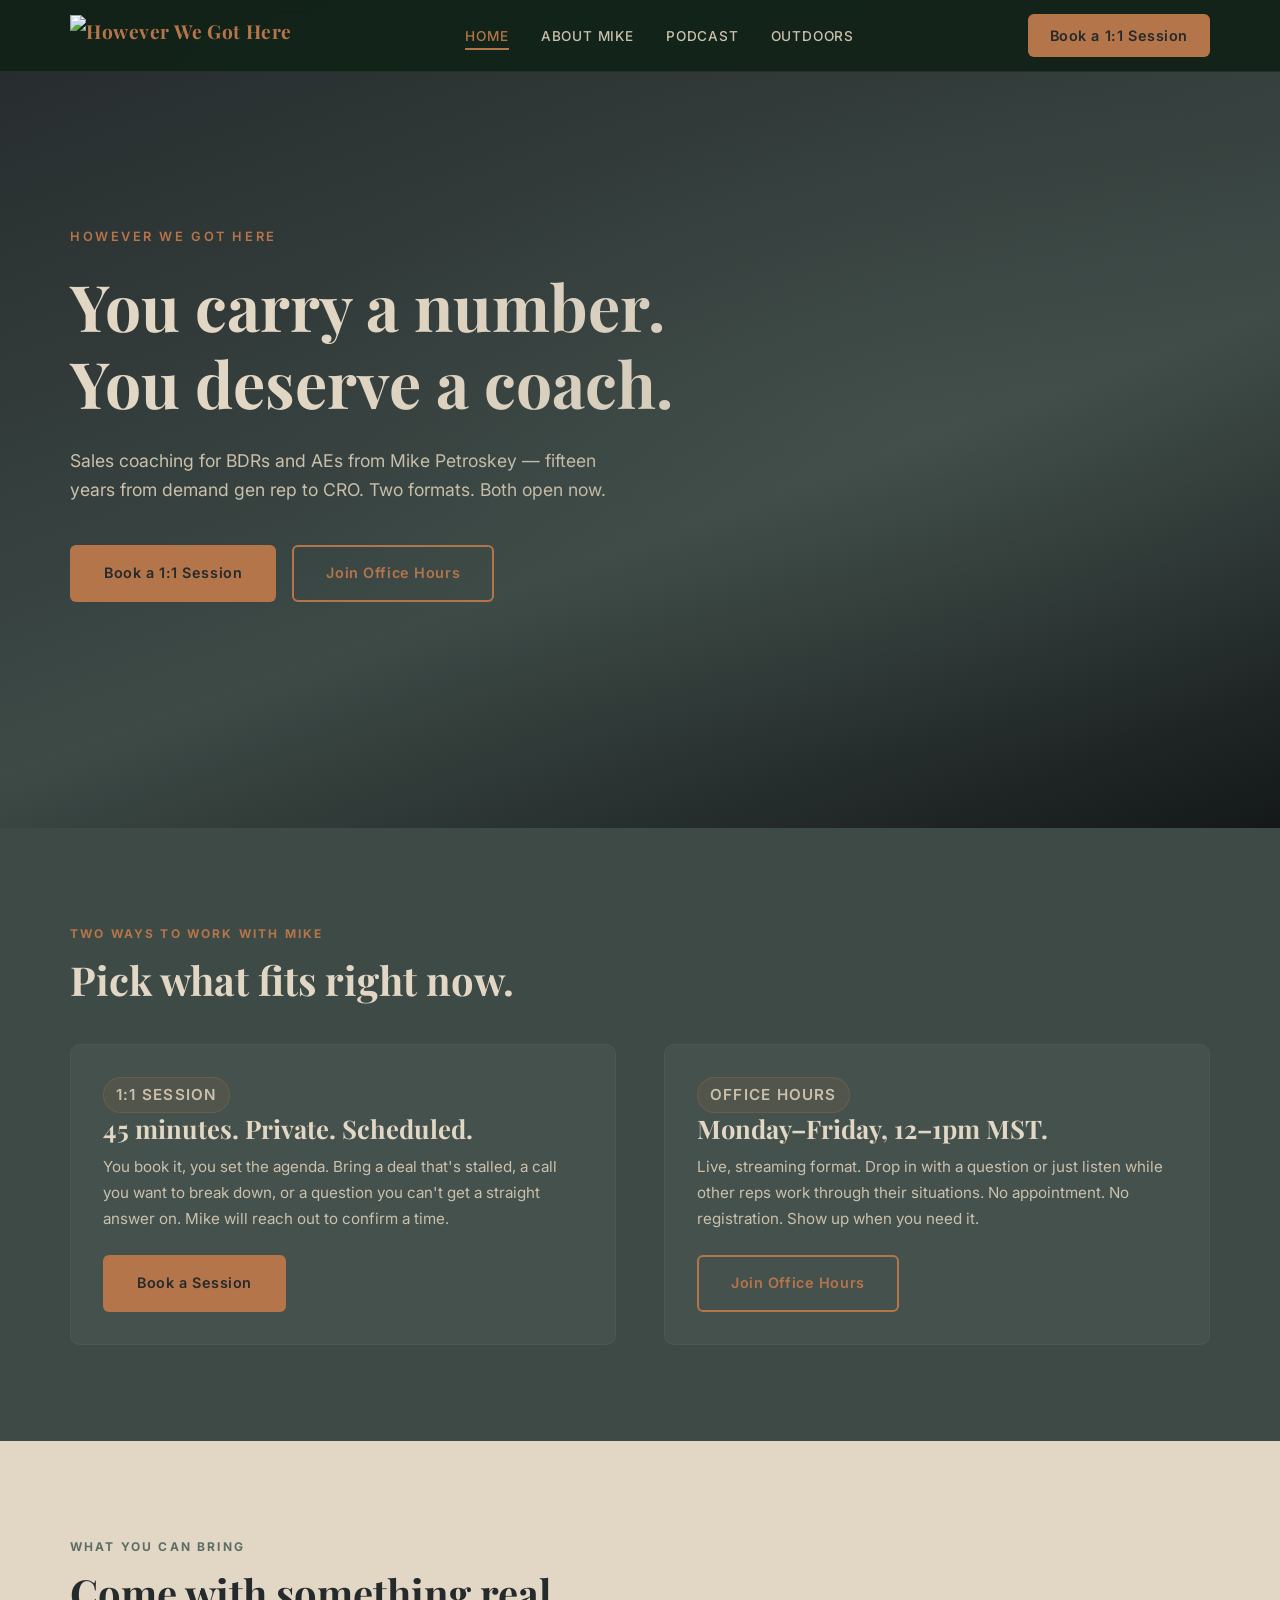
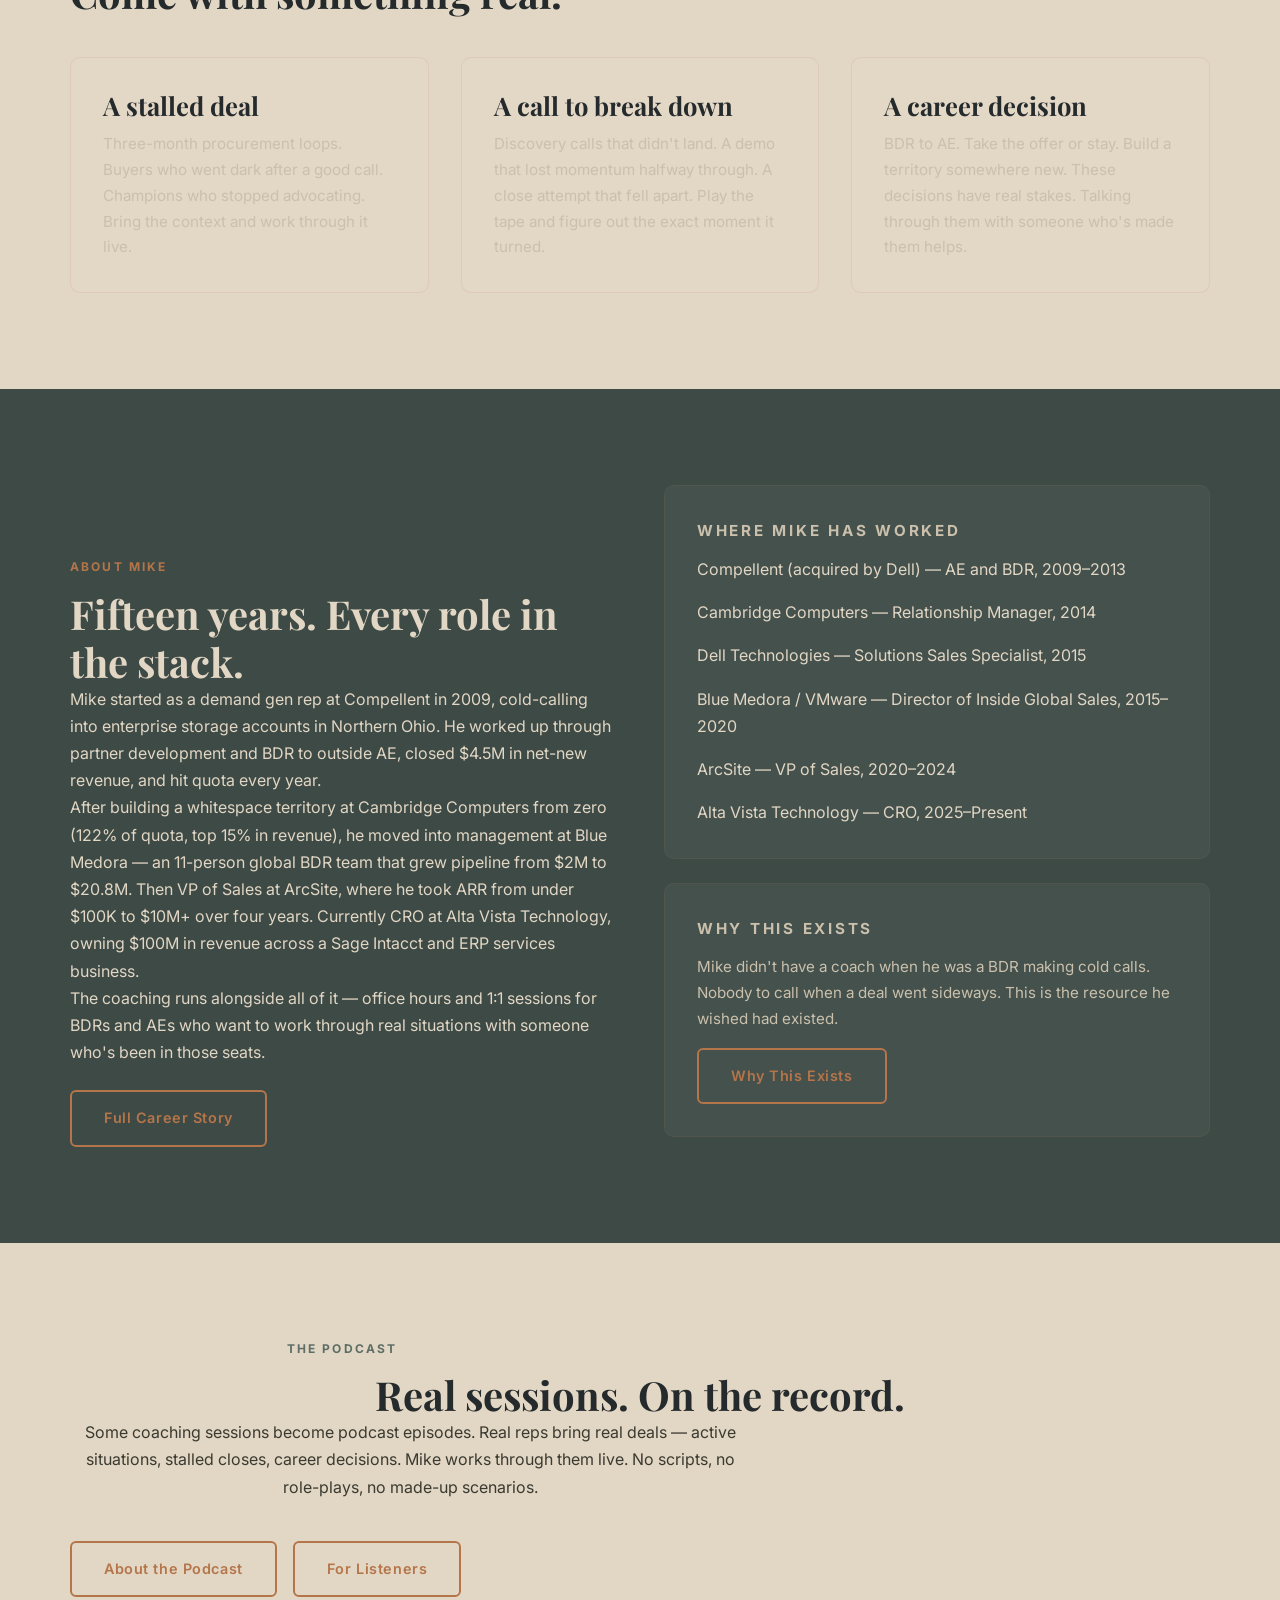
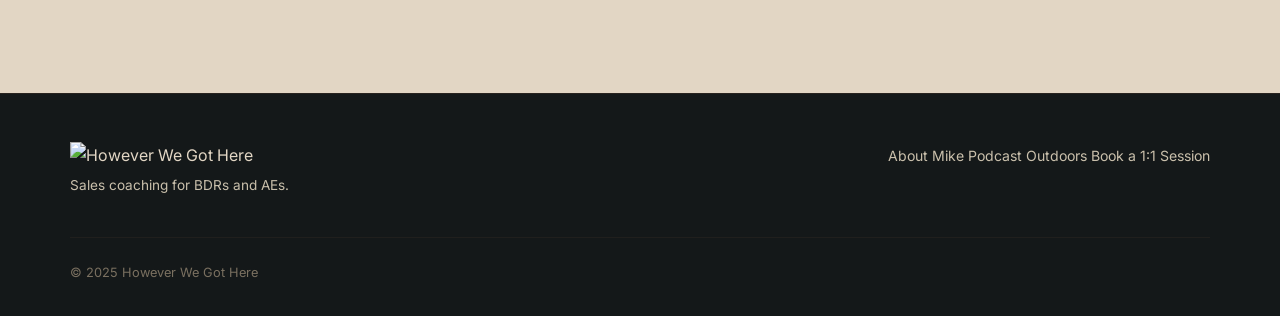
==== hwgt-website/index.html @ 82d1db46 "Rewrite: correct career facts, anti-AI pass, add ArcSite and Alta Vista" ====
<!DOCTYPE html>
<html lang="en">
<head>
  <meta charset="UTF-8" />
  <meta name="viewport" content="width=device-width, initial-scale=1.0" />
  <title>Sales Coaching for BDRs & AEs | However We Got Here</title>
  <meta name="description" content="Sales coaching for BDRs and AEs from Mike Petroskey. 1:1 sessions and daily office hours. Bring a real deal, a real call, or a real problem." />
  <link rel="icon" href="/images/favicon.png" />
  <link rel="preconnect" href="https://fonts.googleapis.com" />
  <link rel="preconnect" href="https://fonts.gstatic.com" crossorigin />
  <link href="https://fonts.googleapis.com/css2?family=Inter:wght@400;500;600;700&family=Playfair+Display:ital,wght@0,700;1,400&display=swap" rel="stylesheet" />
  <link rel="stylesheet" href="/css/style.css" />
</head>
<body>

<nav class="nav">
  <div class="nav-inner">
    <a href="/" class="nav-logo">
      <img src="/images/rso.png" alt="However We Got Here" height="40" />
    </a>
    <button class="nav-toggle" aria-label="Toggle navigation">&#9776;</button>
    <ul class="nav-links">
      <li><a href="/" class="active">Home</a></li>
      <li><a href="/about/">About Mike</a></li>
      <li><a href="/podcast/">Podcast</a></li>
      <li><a href="/outdoors/">Outdoors</a></li>
    </ul>
    <a href="/contact/" class="btn btn-gold nav-cta">Book a 1:1 Session</a>
  </div>
</nav>

<section class="hero">
  <div class="container">
    <p class="hero-eyebrow">However We Got Here</p>
    <h1 class="serif">You carry a number.<br>You deserve a coach.</h1>
    <p class="hero-sub">Sales coaching for BDRs and AEs from Mike Petroskey — fifteen years from demand gen rep to CRO. Two formats. Both open now.</p>
    <div class="hero-actions">
      <a href="/contact/" class="btn btn-gold">Book a 1:1 Session</a>
      <a href="#" class="btn btn-outline">Join Office Hours</a>
    </div>
  </div>
</section>

<section class="section section-mid">
  <div class="container">
    <p class="section-label">Two Ways to Work With Mike</p>
    <h2 class="serif">Pick what fits right now.</h2>
    <div class="grid-2 mt-40">
      <div class="card">
        <p class="pill">1:1 Session</p>
        <h3>45 minutes. Private. Scheduled.</h3>
        <p>You book it, you set the agenda. Bring a deal that's stalled, a call you want to break down, or a question you can't get a straight answer on. Mike will reach out to confirm a time.</p>
        <a href="/contact/" class="btn btn-gold mt-24">Book a Session</a>
      </div>
      <div class="card">
        <p class="pill">Office Hours</p>
        <h3>Monday–Friday, 12–1pm MST.</h3>
        <p>Live, streaming format. Drop in with a question or just listen while other reps work through their situations. No appointment. No registration. Show up when you need it.</p>
        <a href="#" class="btn btn-outline mt-24">Join Office Hours</a>
      </div>
    </div>
  </div>
</section>

<section class="section section-cream">
  <div class="container">
    <p class="section-label">What You Can Bring</p>
    <h2 class="serif">Come with something real.</h2>
    <div class="grid-3 mt-40">
      <div class="card">
        <h3>A stalled deal</h3>
        <p>Three-month procurement loops. Buyers who went dark after a good call. Champions who stopped advocating. Bring the context and work through it live.</p>
      </div>
      <div class="card">
        <h3>A call to break down</h3>
        <p>Discovery calls that didn't land. A demo that lost momentum halfway through. A close attempt that fell apart. Play the tape and figure out the exact moment it turned.</p>
      </div>
      <div class="card">
        <h3>A career decision</h3>
        <p>BDR to AE. Take the offer or stay. Build a territory somewhere new. These decisions have real stakes. Talking through them with someone who's made them helps.</p>
      </div>
    </div>
  </div>
</section>

<section class="section section-mid">
  <div class="container">
    <div class="grid-2">
      <div class="page-body">
        <p class="section-label">About Mike</p>
        <h2 class="serif">Fifteen years. Every role in the stack.</h2>
        <p>Mike started as a demand gen rep at Compellent in 2009, cold-calling into enterprise storage accounts in Northern Ohio. He worked up through partner development and BDR to outside AE, closed $4.5M in net-new revenue, and hit quota every year.</p>
        <p>After building a whitespace territory at Cambridge Computers from zero (122% of quota, top 15% in revenue), he moved into management at Blue Medora — an 11-person global BDR team that grew pipeline from $2M to $20.8M. Then VP of Sales at ArcSite, where he took ARR from under $100K to $10M+ over four years. Currently CRO at Alta Vista Technology, owning $100M in revenue across a Sage Intacct and ERP services business.</p>
        <p>The coaching runs alongside all of it — office hours and 1:1 sessions for BDRs and AEs who want to work through real situations with someone who's been in those seats.</p>
        <a href="/about/" class="btn btn-outline mt-24">Full Career Story</a>
      </div>
      <div>
        <div class="card mb-24">
          <p class="section-label">Where Mike Has Worked</p>
          <div class="check-list">
            <div>Compellent (acquired by Dell) — AE and BDR, 2009–2013</div>
            <div>Cambridge Computers — Relationship Manager, 2014</div>
            <div>Dell Technologies — Solutions Sales Specialist, 2015</div>
            <div>Blue Medora / VMware — Director of Inside Global Sales, 2015–2020</div>
            <div>ArcSite — VP of Sales, 2020–2024</div>
            <div>Alta Vista Technology — CRO, 2025–Present</div>
          </div>
        </div>
        <div class="card">
          <p class="section-label">Why This Exists</p>
          <p class="mb-16">Mike didn't have a coach when he was a BDR making cold calls. Nobody to call when a deal went sideways. This is the resource he wished had existed.</p>
          <a href="/why/" class="btn btn-outline">Why This Exists</a>
        </div>
      </div>
    </div>
  </div>
</section>

<section class="section section-cream">
  <div class="container center">
    <p class="section-label">The Podcast</p>
    <h2 class="serif">Real sessions. On the record.</h2>
    <p class="wide-p mb-40">Some coaching sessions become podcast episodes. Real reps bring real deals — active situations, stalled closes, career decisions. Mike works through them live. No scripts, no role-plays, no made-up scenarios.</p>
    <div class="hero-actions">
      <a href="/podcast/" class="btn btn-outline">About the Podcast</a>
      <a href="/listener/" class="btn btn-outline">For Listeners</a>
    </div>
  </div>
</section>

<footer class="footer">
  <div class="footer-inner container">
    <div class="footer-brand">
      <img src="/images/rso.png" alt="However We Got Here" height="32" />
      <p>Sales coaching for BDRs and AEs.</p>
    </div>
    <nav class="footer-nav">
      <a href="/about/">About Mike</a>
      <a href="/podcast/">Podcast</a>
      <a href="/outdoors/">Outdoors</a>
      <a href="/contact/">Book a 1:1 Session</a>
    </nav>
  </div>
  <div class="footer-bottom container">
    <p>&copy; 2025 However We Got Here</p>
  </div>
</footer>

<script src="/js/main.js"></script>
</body>
</html>
---- css/style.css ----
/* ============================================================
   HWGT — However We Got Here
   Shared Stylesheet
   ============================================================ */

/* --- Variables & Reset --- */
:root {
  --green-dark:   #252A2C;
  --green-mid:    #3D4A46;
  --green-accent: #5E6E66;
  --gold:         #B5754A;
  --gold-light:   #C9956A;
  --cream:        #E2D6C4;
  --cream-dark:   #CAC0AC;
  --white:        #F2EDE4;
  --text-dark:    #1A1A18;
  --text-muted:   #7A7060;
  --nav-height:   72px;
  --radius:       6px;
  --transition:   0.25s ease;
}

*, *::before, *::after { box-sizing: border-box; margin: 0; padding: 0; }

html { scroll-behavior: smooth; font-size: 16px; }

body {
  font-family: 'Inter', 'Helvetica Neue', sans-serif;
  background: var(--green-dark);
  color: var(--cream);
  line-height: 1.7;
  min-height: 100vh;
}

img { max-width: 100%; display: block; }
a  { color: inherit; text-decoration: none; }

/* --- Typography --- */
h1, h2, h3, h4 {
  font-family: 'Playfair Display', Georgia, serif;
  line-height: 1.2;
  font-weight: 700;
}
h1 { font-size: clamp(2.2rem, 5vw, 4rem); }
h2 { font-size: clamp(1.6rem, 3.5vw, 2.5rem); }
h3 { font-size: clamp(1.2rem, 2.5vw, 1.6rem); }
h4 { font-size: 1.05rem; }
p  { max-width: 68ch; }

.serif   { font-family: 'Playfair Display', Georgia, serif; }
.gold    { color: var(--gold); }
.muted   { color: var(--text-muted); }
.center  { text-align: center; }
.wide-p p { max-width: 80ch; }

/* --- Layout Helpers --- */
.container {
  width: min(1140px, 92%);
  margin-inline: auto;
}
.section {
  padding: 96px 0;
}
.section-sm {
  padding: 64px 0;
}
.grid-2 {
  display: grid;
  grid-template-columns: 1fr 1fr;
  gap: 48px;
  align-items: start;
}
.grid-3 {
  display: grid;
  grid-template-columns: repeat(3, 1fr);
  gap: 32px;
}
@media (max-width: 768px) {
  .grid-2 { grid-template-columns: 1fr; gap: 32px; }
  .grid-3 { grid-template-columns: 1fr; gap: 24px; }
}

/* --- Navigation --- */
.nav {
  position: fixed;
  top: 0;
  left: 0;
  right: 0;
  z-index: 100;
  height: var(--nav-height);
  background: rgba(18, 35, 24, 0.96);
  backdrop-filter: blur(12px);
  border-bottom: 1px solid rgba(181, 117, 74, 0.15);
  display: flex;
  align-items: center;
}
.nav-inner {
  width: min(1140px, 92%);
  margin-inline: auto;
  display: flex;
  align-items: center;
  justify-content: space-between;
}
.nav-logo {
  font-family: 'Playfair Display', Georgia, serif;
  font-size: 1.2rem;
  font-weight: 700;
  color: var(--gold);
  letter-spacing: 0.03em;
  white-space: nowrap;
}
.nav-logo span {
  color: var(--cream);
  font-size: 0.75rem;
  display: block;
  font-family: 'Inter', sans-serif;
  font-weight: 400;
  letter-spacing: 0.12em;
  text-transform: uppercase;
  margin-top: -2px;
}
.nav-links {
  display: flex;
  gap: 32px;
  list-style: none;
  align-items: center;
}
.nav-links a {
  font-size: 0.85rem;
  font-weight: 500;
  letter-spacing: 0.06em;
  text-transform: uppercase;
  color: var(--cream-dark);
  transition: color var(--transition);
  padding: 4px 0;
  border-bottom: 2px solid transparent;
}
.nav-links a:hover,
.nav-links a.active {
  color: var(--gold);
  border-bottom-color: var(--gold);
}
.nav-cta {
  background: var(--gold) !important;
  color: var(--green-dark) !important;
  padding: 8px 20px !important;
  border-radius: var(--radius) !important;
  border-bottom: none !important;
  font-weight: 600 !important;
}
.nav-cta:hover {
  background: var(--gold-light) !important;
}

/* Hamburger */
.nav-toggle {
  display: none;
  flex-direction: column;
  gap: 5px;
  cursor: pointer;
  padding: 4px;
  background: none;
  border: none;
}
.nav-toggle span {
  display: block;
  width: 24px;
  height: 2px;
  background: var(--cream);
  border-radius: 2px;
  transition: var(--transition);
}
.nav-toggle.open span:nth-child(1) { transform: rotate(45deg) translate(5px, 5px); }
.nav-toggle.open span:nth-child(2) { opacity: 0; }
.nav-toggle.open span:nth-child(3) { transform: rotate(-45deg) translate(5px, -5px); }

@media (max-width: 900px) {
  .nav-toggle { display: flex; }
  .nav-links {
    display: none;
    position: absolute;
    top: var(--nav-height);
    left: 0;
    right: 0;
    background: var(--green-dark);
    flex-direction: column;
    gap: 0;
    padding: 16px 0 24px;
    border-bottom: 1px solid rgba(181, 117, 74, 0.15);
  }
  .nav-links.open { display: flex; }
  .nav-links li { width: 100%; }
  .nav-links a {
    display: block;
    padding: 12px 24px;
    border-bottom: none !important;
  }
  .nav-cta {
    margin: 8px 24px 0 !important;
    text-align: center !important;
    display: block !important;
    padding: 12px 20px !important;
  }
}

/* Page offset for fixed nav */
.page-body { padding-top: var(--nav-height); }

/* --- Divider --- */
.divider {
  width: 56px;
  height: 3px;
  background: var(--gold);
  border-radius: 2px;
  margin: 20px 0 28px;
}
.divider.center { margin-inline: auto; }

/* --- Buttons --- */
.btn {
  display: inline-block;
  padding: 14px 32px;
  border-radius: var(--radius);
  font-weight: 600;
  font-size: 0.9rem;
  letter-spacing: 0.04em;
  cursor: pointer;
  transition: var(--transition);
  border: 2px solid transparent;
}
.btn-gold {
  background: var(--gold);
  color: var(--green-dark);
}
.btn-gold:hover {
  background: var(--gold-light);
}
.btn-outline {
  background: transparent;
  border-color: var(--gold);
  color: var(--gold);
}
.btn-outline:hover {
  background: var(--gold);
  color: var(--green-dark);
}

/* --- Hero --- */
.hero {
  background: linear-gradient(160deg, var(--green-dark) 0%, var(--green-mid) 60%, #141819 100%);
  min-height: calc(100vh - var(--nav-height));
  display: flex;
  align-items: center;
  position: relative;
  overflow: hidden;
}
.hero::before {
  content: '';
  position: absolute;
  inset: 0;
  background: radial-gradient(ellipse 70% 60% at 70% 50%, rgba(94,110,102,0.15) 0%, transparent 70%);
  pointer-events: none;
}
.hero-content { position: relative; z-index: 1; }
.hero-eyebrow {
  font-size: 0.8rem;
  font-weight: 600;
  letter-spacing: 0.2em;
  text-transform: uppercase;
  color: var(--gold);
  margin-bottom: 20px;
}
.hero h1 { margin-bottom: 24px; }
.hero h1 em {
  font-style: italic;
  color: var(--gold);
}
.hero-sub {
  font-size: 1.1rem;
  color: var(--cream-dark);
  margin-bottom: 40px;
  max-width: 52ch;
}
.hero-actions { display: flex; gap: 16px; flex-wrap: wrap; }

/* Decorative corner accent */
.hero-accent {
  position: absolute;
  right: -60px;
  top: 50%;
  transform: translateY(-50%);
  width: 500px;
  height: 500px;
  border-radius: 50%;
  border: 1px solid rgba(181,117,74,0.08);
  pointer-events: none;
}
.hero-accent::before {
  content: '';
  position: absolute;
  inset: 60px;
  border-radius: 50%;
  border: 1px solid rgba(181,117,74,0.06);
}
@media (max-width: 768px) { .hero-accent { display: none; } }

/* --- Section Styles --- */
.section-label {
  font-size: 0.75rem;
  font-weight: 700;
  letter-spacing: 0.18em;
  text-transform: uppercase;
  color: var(--gold);
  margin-bottom: 12px;
}
.section-dark {
  background: var(--green-dark);
}
.section-mid {
  background: var(--green-mid);
}
.section-cream {
  background: var(--cream);
  color: var(--text-dark);
}
.section-cream .divider { background: var(--gold); }
.section-cream .section-label { color: var(--green-accent); }
.section-cream h2, .section-cream h3 { color: var(--green-dark); }
.section-cream p { color: #3A3A30; }

/* --- Card --- */
.card {
  background: rgba(255,255,255,0.04);
  border: 1px solid rgba(181,117,74,0.12);
  border-radius: 10px;
  padding: 32px;
  transition: var(--transition);
}
.card:hover {
  background: rgba(255,255,255,0.07);
  border-color: rgba(181,117,74,0.25);
  transform: translateY(-2px);
}
.card-icon {
  font-size: 2rem;
  margin-bottom: 16px;
}
.card h3 { margin-bottom: 10px; }
.card p { color: var(--cream-dark); font-size: 0.95rem; }

/* --- Check List --- */
.check-list {
  list-style: none;
  display: flex;
  flex-direction: column;
  gap: 16px;
}
.check-list li {
  display: flex;
  gap: 14px;
  align-items: flex-start;
}
.check-list li::before {
  content: '✓';
  flex-shrink: 0;
  width: 24px;
  height: 24px;
  border-radius: 50%;
  background: rgba(94,110,102,0.3);
  border: 1px solid var(--green-accent);
  color: var(--gold);
  display: flex;
  align-items: center;
  justify-content: center;
  font-size: 0.75rem;
  font-weight: 700;
  margin-top: 2px;
}
.check-list li strong { color: var(--gold-light); }
.check-list li p { color: var(--cream-dark); font-size: 0.92rem; max-width: none; }

/* --- Quote / Testimonial --- */
.quote-card {
  background: rgba(255,255,255,0.04);
  border-left: 3px solid var(--gold);
  border-radius: 0 10px 10px 0;
  padding: 28px 32px;
}
.quote-card blockquote {
  font-family: 'Playfair Display', serif;
  font-size: 1.15rem;
  font-style: italic;
  margin-bottom: 16px;
  color: var(--cream);
}
.quote-card cite {
  font-size: 0.85rem;
  color: var(--gold);
  font-style: normal;
  font-weight: 600;
  letter-spacing: 0.04em;
}
.quote-card .cite-title {
  font-size: 0.8rem;
  color: var(--cream-dark);
  margin-top: 2px;
  font-weight: 400;
}

/* --- FAQ Accordion --- */
.faq-item {
  border-bottom: 1px solid rgba(181,117,74,0.15);
}
.faq-question {
  width: 100%;
  background: none;
  border: none;
  color: var(--cream);
  font-family: 'Inter', sans-serif;
  font-size: 1rem;
  font-weight: 600;
  text-align: left;
  padding: 24px 0;
  cursor: pointer;
  display: flex;
  justify-content: space-between;
  align-items: center;
  gap: 16px;
  transition: color var(--transition);
}
.faq-question:hover { color: var(--gold); }
.faq-icon {
  flex-shrink: 0;
  width: 24px;
  height: 24px;
  border: 1px solid currentColor;
  border-radius: 50%;
  display: flex;
  align-items: center;
  justify-content: center;
  font-size: 1rem;
  transition: transform var(--transition);
}
.faq-item.open .faq-icon { transform: rotate(45deg); color: var(--gold); }
.faq-answer {
  overflow: hidden;
  max-height: 0;
  transition: max-height 0.35s ease;
}
.faq-answer-inner {
  padding-bottom: 24px;
  color: var(--cream-dark);
  font-size: 0.97rem;
  line-height: 1.75;
}

/* --- Contact Form --- */
.form-group {
  display: flex;
  flex-direction: column;
  gap: 8px;
  margin-bottom: 20px;
}
.form-group label {
  font-size: 0.85rem;
  font-weight: 600;
  letter-spacing: 0.05em;
  text-transform: uppercase;
  color: var(--cream-dark);
}
.form-group input,
.form-group textarea,
.form-group select {
  background: rgba(255,255,255,0.06);
  border: 1px solid rgba(181,117,74,0.2);
  border-radius: var(--radius);
  color: var(--cream);
  padding: 12px 16px;
  font-size: 1rem;
  font-family: inherit;
  transition: border-color var(--transition);
  width: 100%;
}
.form-group input:focus,
.form-group textarea:focus {
  outline: none;
  border-color: var(--gold);
}
.form-group textarea { min-height: 120px; resize: vertical; }
.form-group input::placeholder,
.form-group textarea::placeholder { color: rgba(240,235,220,0.35); }

.checkbox-row {
  display: flex;
  align-items: center;
  gap: 10px;
  cursor: pointer;
  font-size: 0.9rem;
  color: var(--cream-dark);
  margin-bottom: 24px;
}
.checkbox-row input[type="checkbox"] {
  width: 18px;
  height: 18px;
  accent-color: var(--gold);
  cursor: pointer;
  flex-shrink: 0;
}

/* --- Outdoors Activities --- */
.activity-grid {
  display: grid;
  grid-template-columns: repeat(auto-fit, minmax(260px, 1fr));
  gap: 24px;
}
.activity-card {
  background: rgba(255,255,255,0.04);
  border: 1px solid rgba(181,117,74,0.1);
  border-radius: 10px;
  padding: 28px;
  transition: var(--transition);
}
.activity-card:hover {
  background: rgba(255,255,255,0.07);
  border-color: rgba(181,117,74,0.25);
}
.activity-card .emoji { font-size: 2rem; margin-bottom: 12px; }
.activity-card h3 { font-size: 1.1rem; margin-bottom: 8px; }
.activity-card p { font-size: 0.9rem; color: var(--cream-dark); max-width: none; }

/* --- Process Steps --- */
.steps { display: flex; flex-direction: column; gap: 32px; }
.step { display: flex; gap: 24px; align-items: flex-start; }
.step-num {
  flex-shrink: 0;
  width: 44px;
  height: 44px;
  border-radius: 50%;
  background: rgba(181,117,74,0.12);
  border: 1px solid var(--gold);
  color: var(--gold);
  font-weight: 700;
  font-size: 0.9rem;
  display: flex;
  align-items: center;
  justify-content: center;
}
.step h4 { color: var(--gold-light); margin-bottom: 6px; }
.step p  { font-size: 0.92rem; color: var(--cream-dark); max-width: none; }

/* --- Footer --- */
.footer {
  background: #141819;
  border-top: 1px solid rgba(181,117,74,0.12);
  padding: 48px 0 32px;
}
.footer-inner {
  display: flex;
  justify-content: space-between;
  align-items: flex-start;
  gap: 32px;
  flex-wrap: wrap;
  margin-bottom: 40px;
}
.footer-brand h3 {
  font-family: 'Playfair Display', serif;
  font-size: 1.3rem;
  color: var(--gold);
  margin-bottom: 8px;
}
.footer-brand p {
  font-size: 0.85rem;
  color: var(--cream-dark);
  max-width: 28ch;
}
.footer-nav h4 {
  font-size: 0.75rem;
  letter-spacing: 0.15em;
  text-transform: uppercase;
  color: var(--gold);
  margin-bottom: 16px;
  font-family: 'Inter', sans-serif;
}
.footer-nav ul { list-style: none; display: flex; flex-direction: column; gap: 10px; }
.footer-nav a { font-size: 0.88rem; color: var(--cream-dark); transition: color var(--transition); }
.footer-nav a:hover { color: var(--gold); }
.footer-bottom {
  border-top: 1px solid rgba(181,117,74,0.08);
  padding-top: 24px;
  display: flex;
  justify-content: space-between;
  align-items: center;
  gap: 16px;
  flex-wrap: wrap;
  font-size: 0.8rem;
  color: var(--text-muted);
}

/* --- Page Hero (inner pages) --- */
.page-hero {
  background: linear-gradient(160deg, var(--green-dark) 0%, var(--green-mid) 100%);
  padding: 80px 0 64px;
  border-bottom: 1px solid rgba(181,117,74,0.1);
}
.page-hero h1 { margin-bottom: 12px; }
.page-hero p { font-size: 1.1rem; color: var(--cream-dark); }

/* --- Tag / Pill --- */
.pill {
  display: inline-block;
  background: rgba(181,117,74,0.12);
  border: 1px solid rgba(181,117,74,0.25);
  color: var(--gold);
  font-size: 0.75rem;
  font-weight: 600;
  letter-spacing: 0.08em;
  text-transform: uppercase;
  padding: 4px 12px;
  border-radius: 100px;
}

/* --- Utility spacing --- */
.mt-8  { margin-top: 8px; }
.mt-16 { margin-top: 16px; }
.mt-24 { margin-top: 24px; }
.mt-40 { margin-top: 40px; }
.mb-8  { margin-bottom: 8px; }
.mb-16 { margin-bottom: 16px; }
.mb-24 { margin-bottom: 24px; }
.mb-40 { margin-bottom: 40px; }
.mb-48 { margin-bottom: 48px; }
.gap-16 { gap: 16px; }
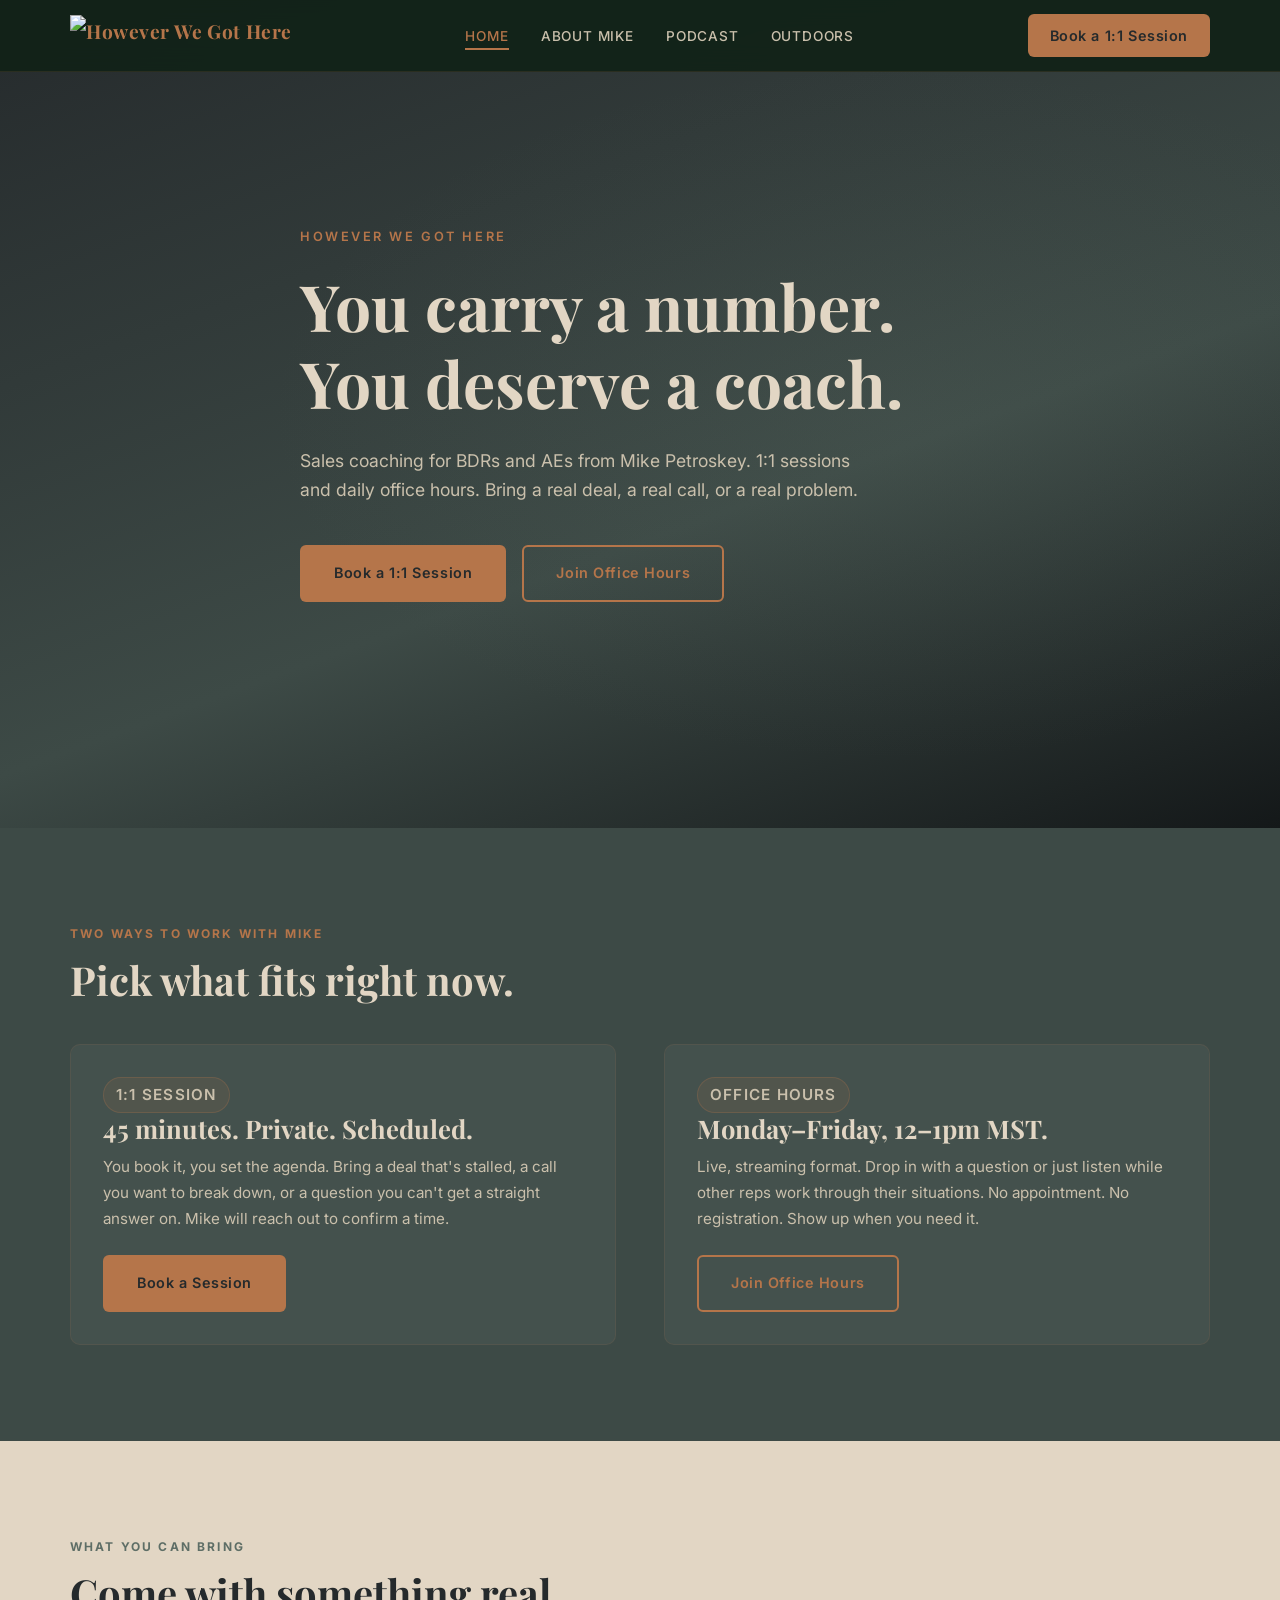
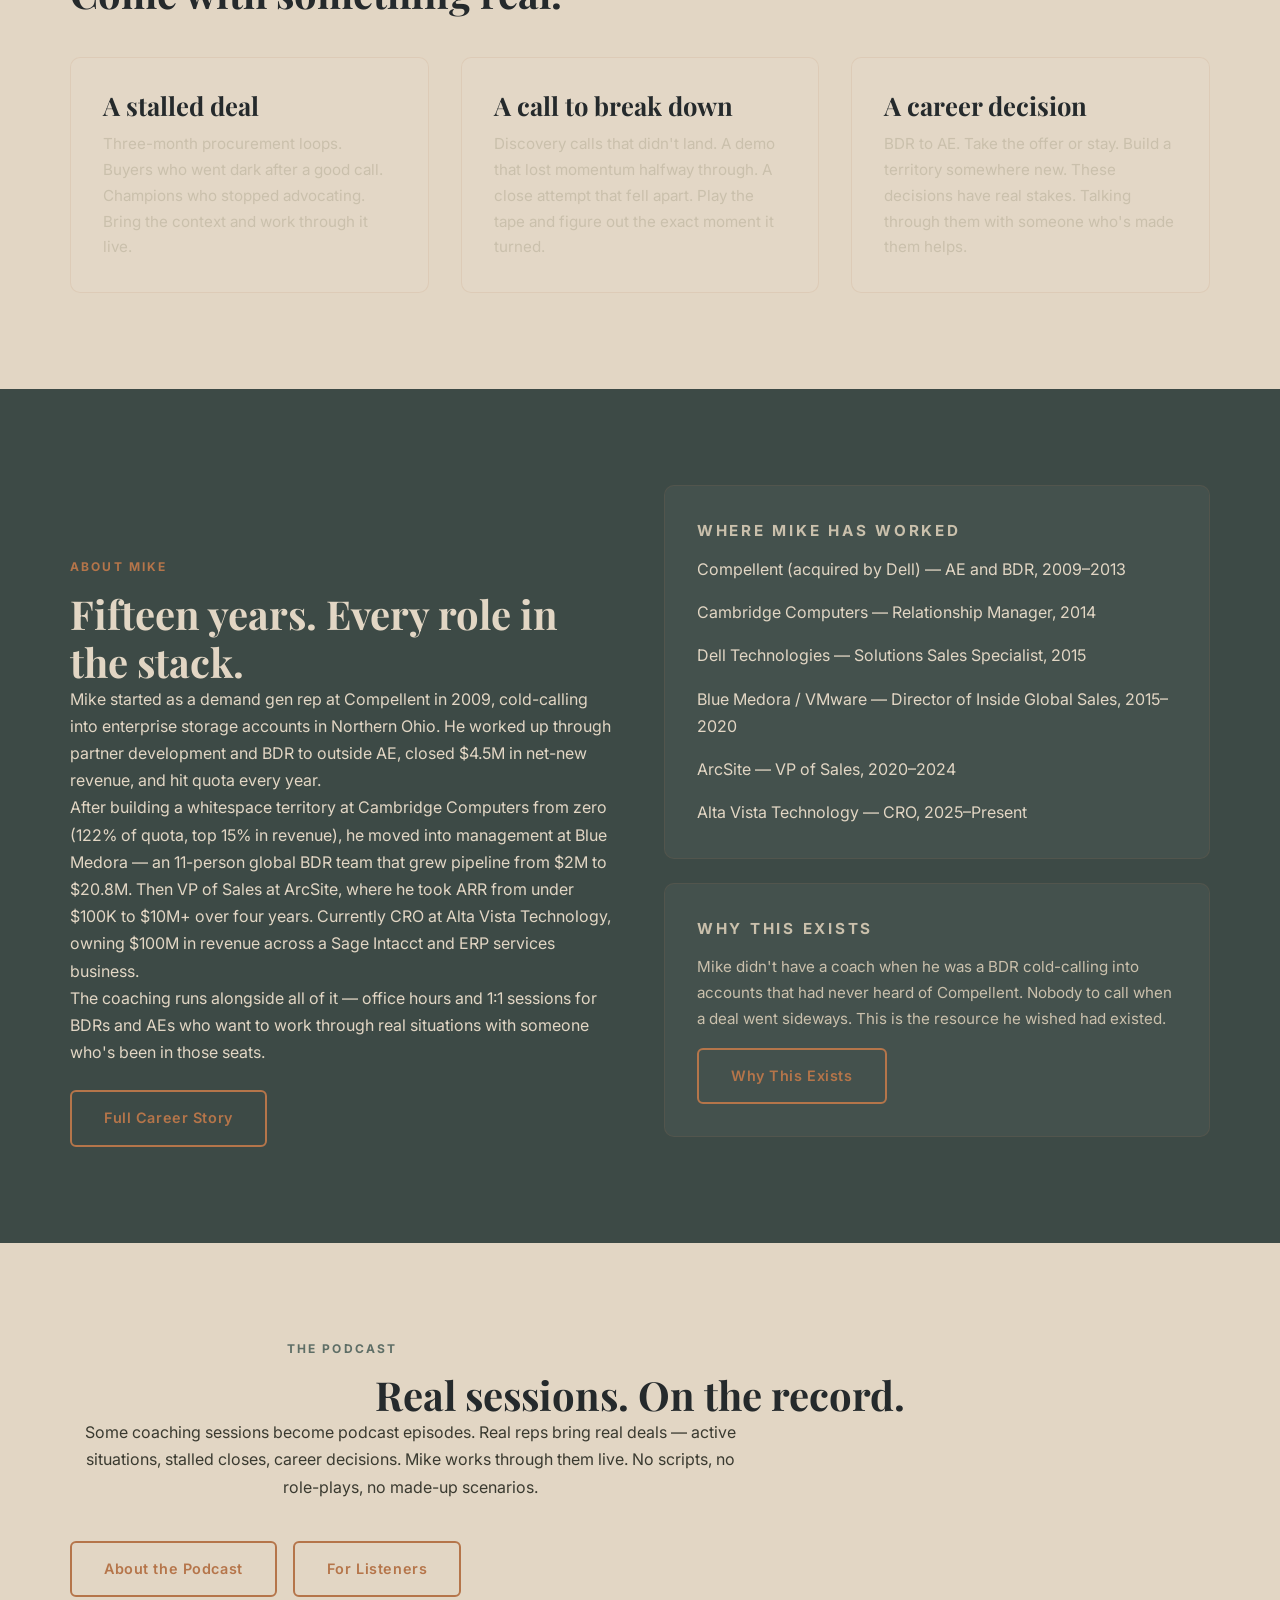
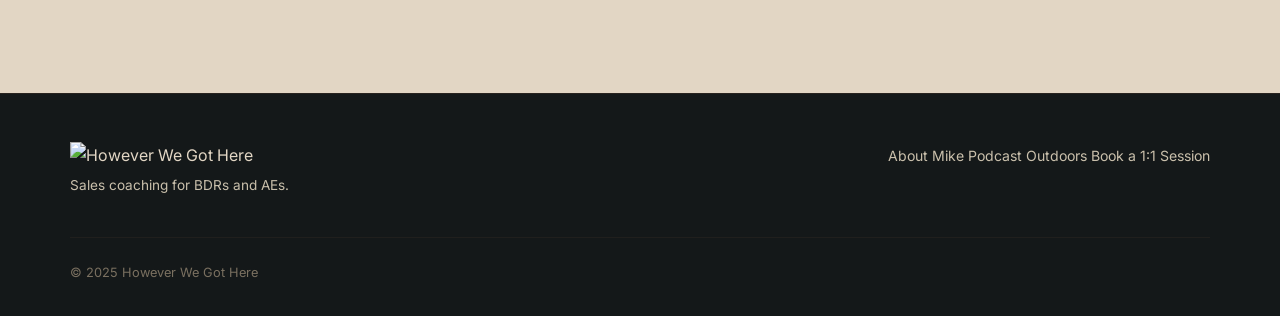
==== commit e1069999: "Restore video hero + fix anti-AI copy (index)" ====
--- a/hwgt-website/index.html
+++ b/hwgt-website/index.html
@@ -30,15 +30,25 @@
 </nav>
 
 <section class="hero">
+  <div class="hero-video-wrap">
+    <video id="heroVideo" autoplay muted playsinline>
+      <source src="/videos/hero.mp4" type="video/mp4">
+    </video>
+    <div class="hero-video-overlay"></div>
+    <div id="heroFadeOverlay" style="position:absolute;inset:0;background:#1E2428;opacity:0;transition:opacity 0.7s ease;pointer-events:none;z-index:1;"></div>
+  </div>
   <div class="container">
-    <p class="hero-eyebrow">However We Got Here</p>
-    <h1 class="serif">You carry a number.<br>You deserve a coach.</h1>
-    <p class="hero-sub">Sales coaching for BDRs and AEs from Mike Petroskey — fifteen years from demand gen rep to CRO. Two formats. Both open now.</p>
-    <div class="hero-actions">
-      <a href="/contact/" class="btn btn-gold">Book a 1:1 Session</a>
-      <a href="#" class="btn btn-outline">Join Office Hours</a>
+    <div class="hero-content">
+      <p class="hero-eyebrow">However We Got Here</p>
+      <h1 class="serif">You carry a number.<br>You deserve a coach.</h1>
+      <p class="hero-sub">Sales coaching for BDRs and AEs from Mike Petroskey. 1:1 sessions and daily office hours. Bring a real deal, a real call, or a real problem.</p>
+      <div class="hero-actions">
+        <a href="/contact/" class="btn btn-gold">Book a 1:1 Session</a>
+        <a href="#" class="btn btn-outline">Join Office Hours</a>
+      </div>
     </div>
   </div>
+  <div class="hero-scroll"><div class="hero-scroll-line"></div></div>
 </section>
 
 <section class="section section-mid">
@@ -108,7 +118,7 @@
         </div>
         <div class="card">
           <p class="section-label">Why This Exists</p>
-          <p class="mb-16">Mike didn't have a coach when he was a BDR making cold calls. Nobody to call when a deal went sideways. This is the resource he wished had existed.</p>
+          <p class="mb-16">Mike didn't have a coach when he was a BDR cold-calling into accounts that had never heard of Compellent. Nobody to call when a deal went sideways. This is the resource he wished had existed.</p>
           <a href="/why/" class="btn btn-outline">Why This Exists</a>
         </div>
       </div>
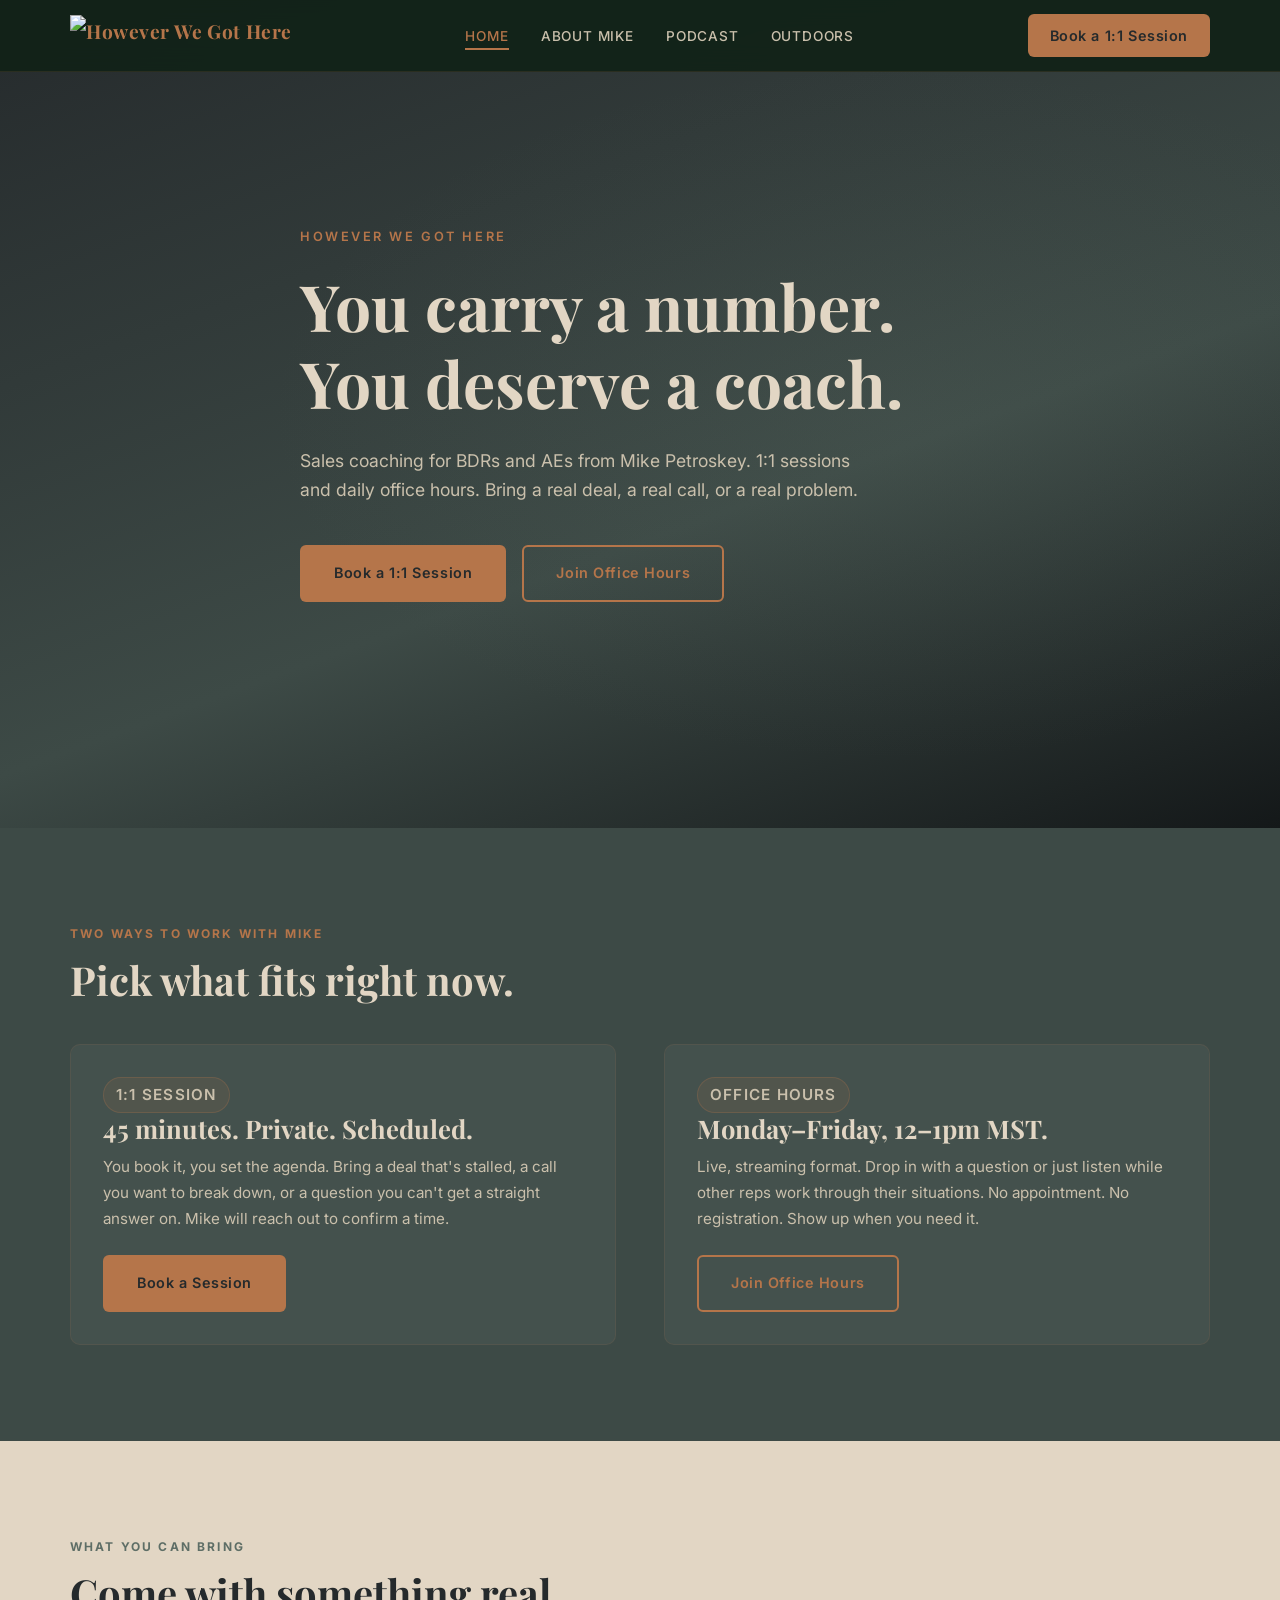
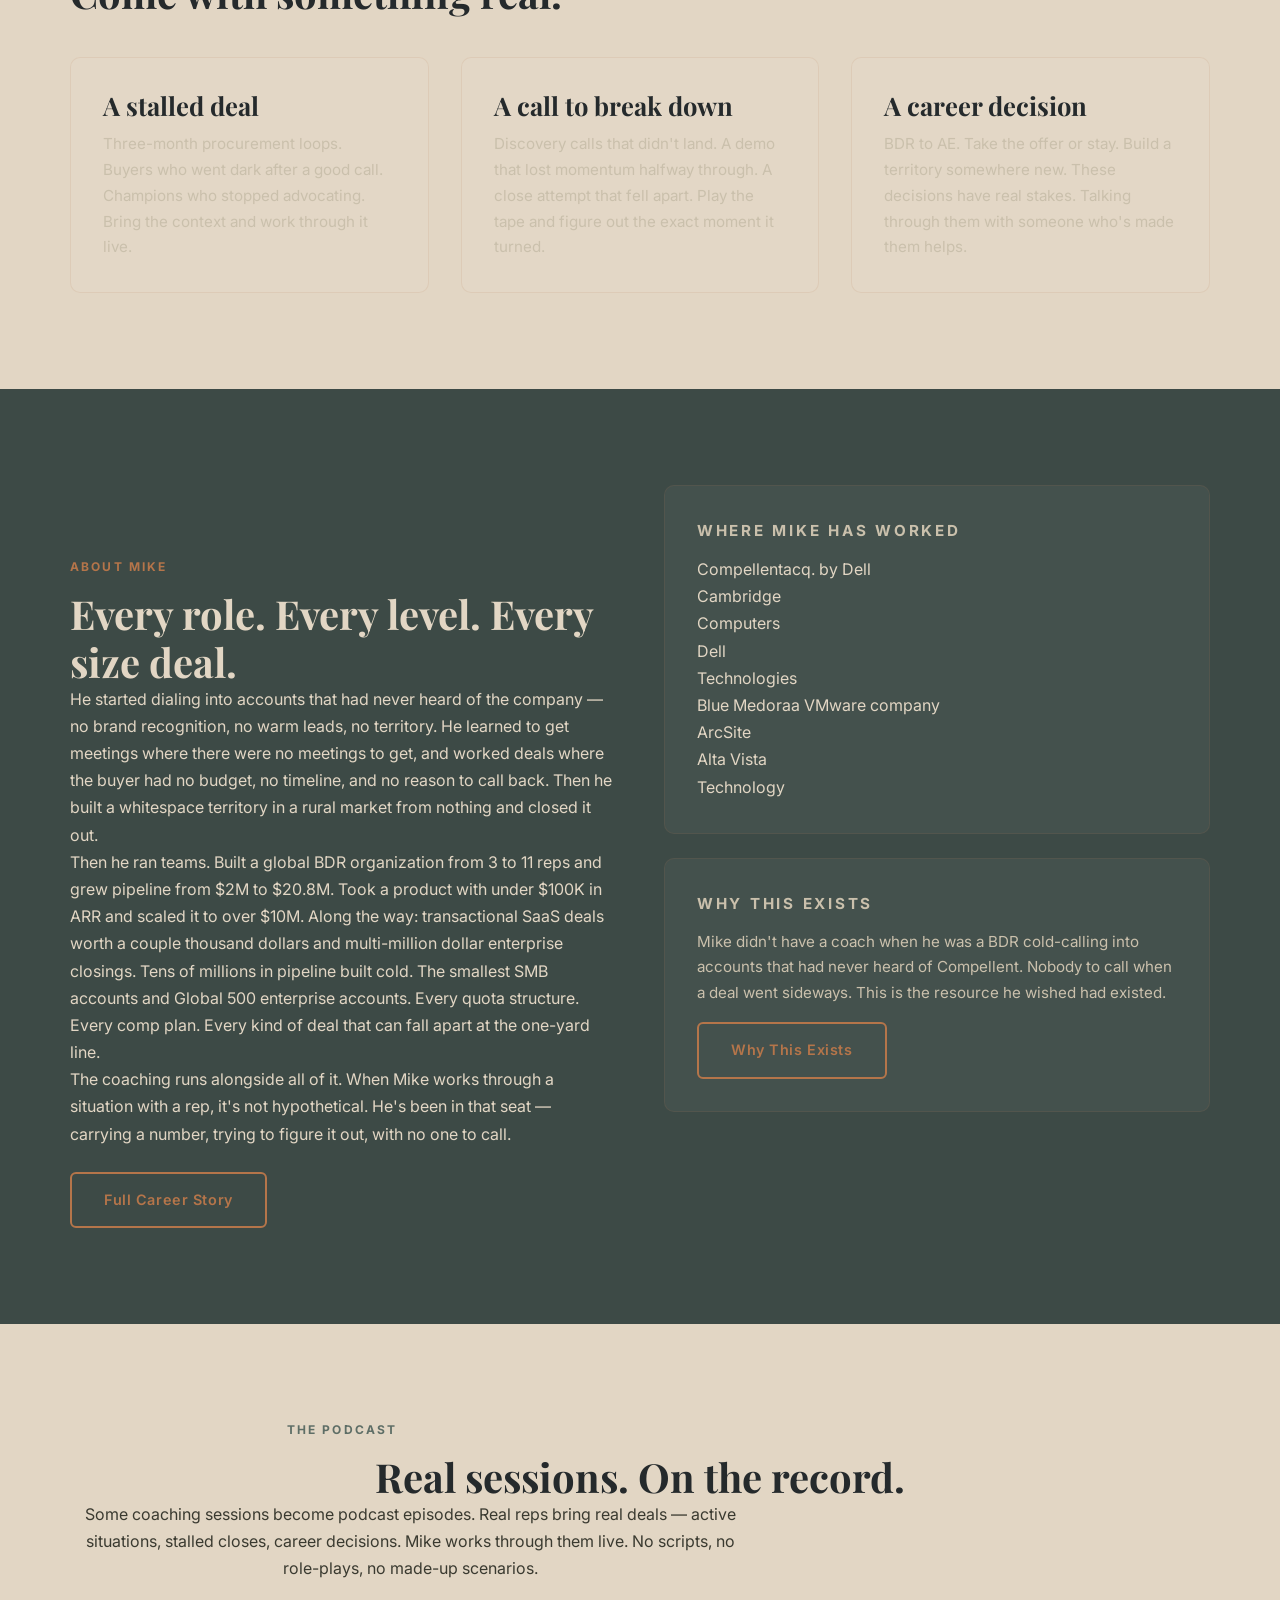
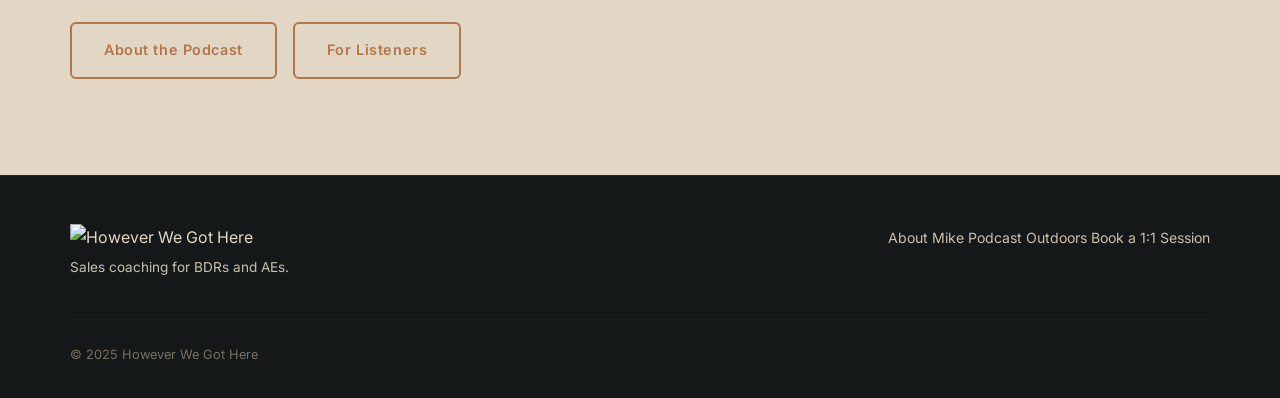
==== commit 2c7e4a93: "Homepage: logo wall + challenge-focused about section" ====
--- a/hwgt-website/index.html
+++ b/hwgt-website/index.html
@@ -98,22 +98,22 @@
     <div class="grid-2">
       <div class="page-body">
         <p class="section-label">About Mike</p>
-        <h2 class="serif">Fifteen years. Every role in the stack.</h2>
-        <p>Mike started as a demand gen rep at Compellent in 2009, cold-calling into enterprise storage accounts in Northern Ohio. He worked up through partner development and BDR to outside AE, closed $4.5M in net-new revenue, and hit quota every year.</p>
-        <p>After building a whitespace territory at Cambridge Computers from zero (122% of quota, top 15% in revenue), he moved into management at Blue Medora — an 11-person global BDR team that grew pipeline from $2M to $20.8M. Then VP of Sales at ArcSite, where he took ARR from under $100K to $10M+ over four years. Currently CRO at Alta Vista Technology, owning $100M in revenue across a Sage Intacct and ERP services business.</p>
-        <p>The coaching runs alongside all of it — office hours and 1:1 sessions for BDRs and AEs who want to work through real situations with someone who's been in those seats.</p>
+        <h2 class="serif">Every role. Every level. Every size deal.</h2>
+        <p>He started dialing into accounts that had never heard of the company — no brand recognition, no warm leads, no territory. He learned to get meetings where there were no meetings to get, and worked deals where the buyer had no budget, no timeline, and no reason to call back. Then he built a whitespace territory in a rural market from nothing and closed it out.</p>
+        <p>Then he ran teams. Built a global BDR organization from 3 to 11 reps and grew pipeline from $2M to $20.8M. Took a product with under $100K in ARR and scaled it to over $10M. Along the way: transactional SaaS deals worth a couple thousand dollars and multi-million dollar enterprise closings. Tens of millions in pipeline built cold. The smallest SMB accounts and Global 500 enterprise accounts. Every quota structure. Every comp plan. Every kind of deal that can fall apart at the one-yard line.</p>
+        <p>The coaching runs alongside all of it. When Mike works through a situation with a rep, it's not hypothetical. He's been in that seat — carrying a number, trying to figure it out, with no one to call.</p>
         <a href="/about/" class="btn btn-outline mt-24">Full Career Story</a>
       </div>
       <div>
         <div class="card mb-24">
           <p class="section-label">Where Mike Has Worked</p>
-          <div class="check-list">
-            <div>Compellent (acquired by Dell) — AE and BDR, 2009–2013</div>
-            <div>Cambridge Computers — Relationship Manager, 2014</div>
-            <div>Dell Technologies — Solutions Sales Specialist, 2015</div>
-            <div>Blue Medora / VMware — Director of Inside Global Sales, 2015–2020</div>
-            <div>ArcSite — VP of Sales, 2020–2024</div>
-            <div>Alta Vista Technology — CRO, 2025–Present</div>
+          <div class="logo-wall">
+            <div class="logo-item">Compellent<span class="logo-sub">acq. by Dell</span></div>
+            <div class="logo-item">Cambridge<br>Computers</div>
+            <div class="logo-item">Dell<br>Technologies</div>
+            <div class="logo-item">Blue Medora<span class="logo-sub">a VMware company</span></div>
+            <div class="logo-item">ArcSite</div>
+            <div class="logo-item">Alta Vista<br>Technology</div>
           </div>
         </div>
         <div class="card">
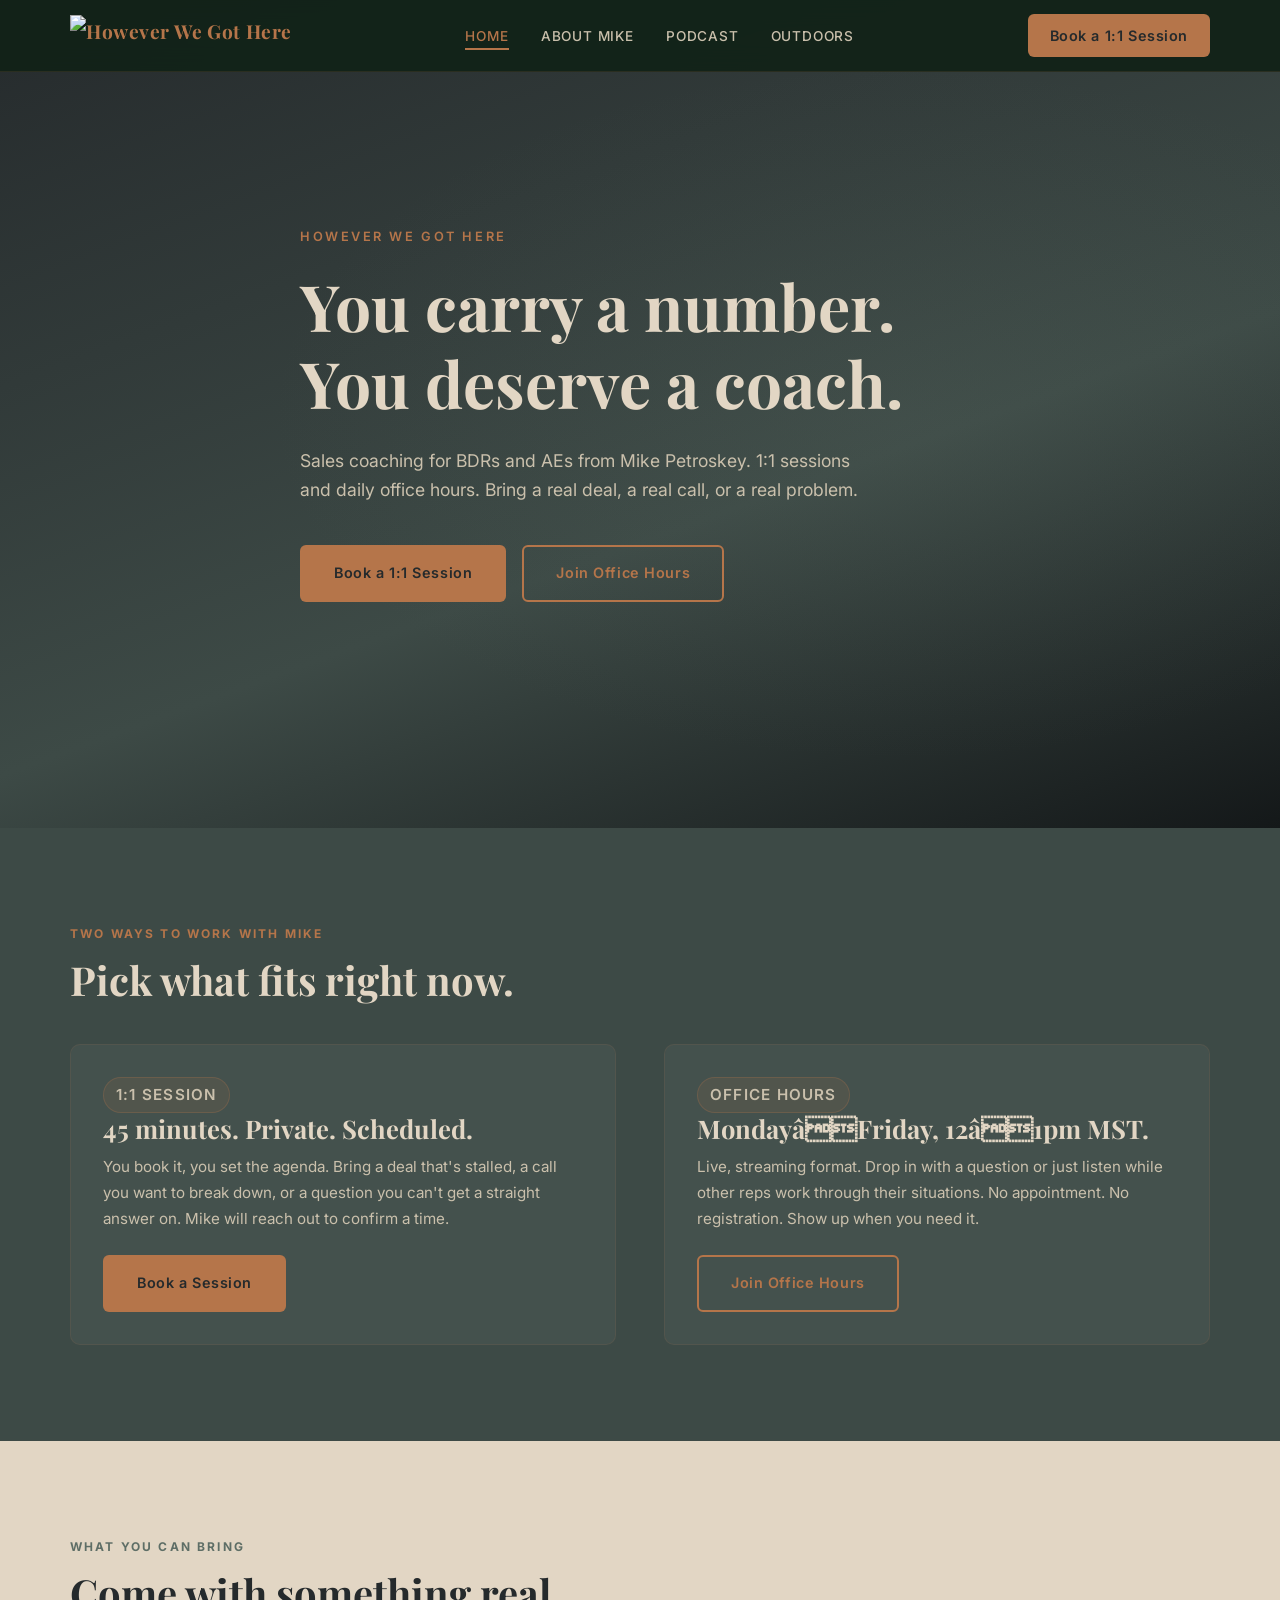
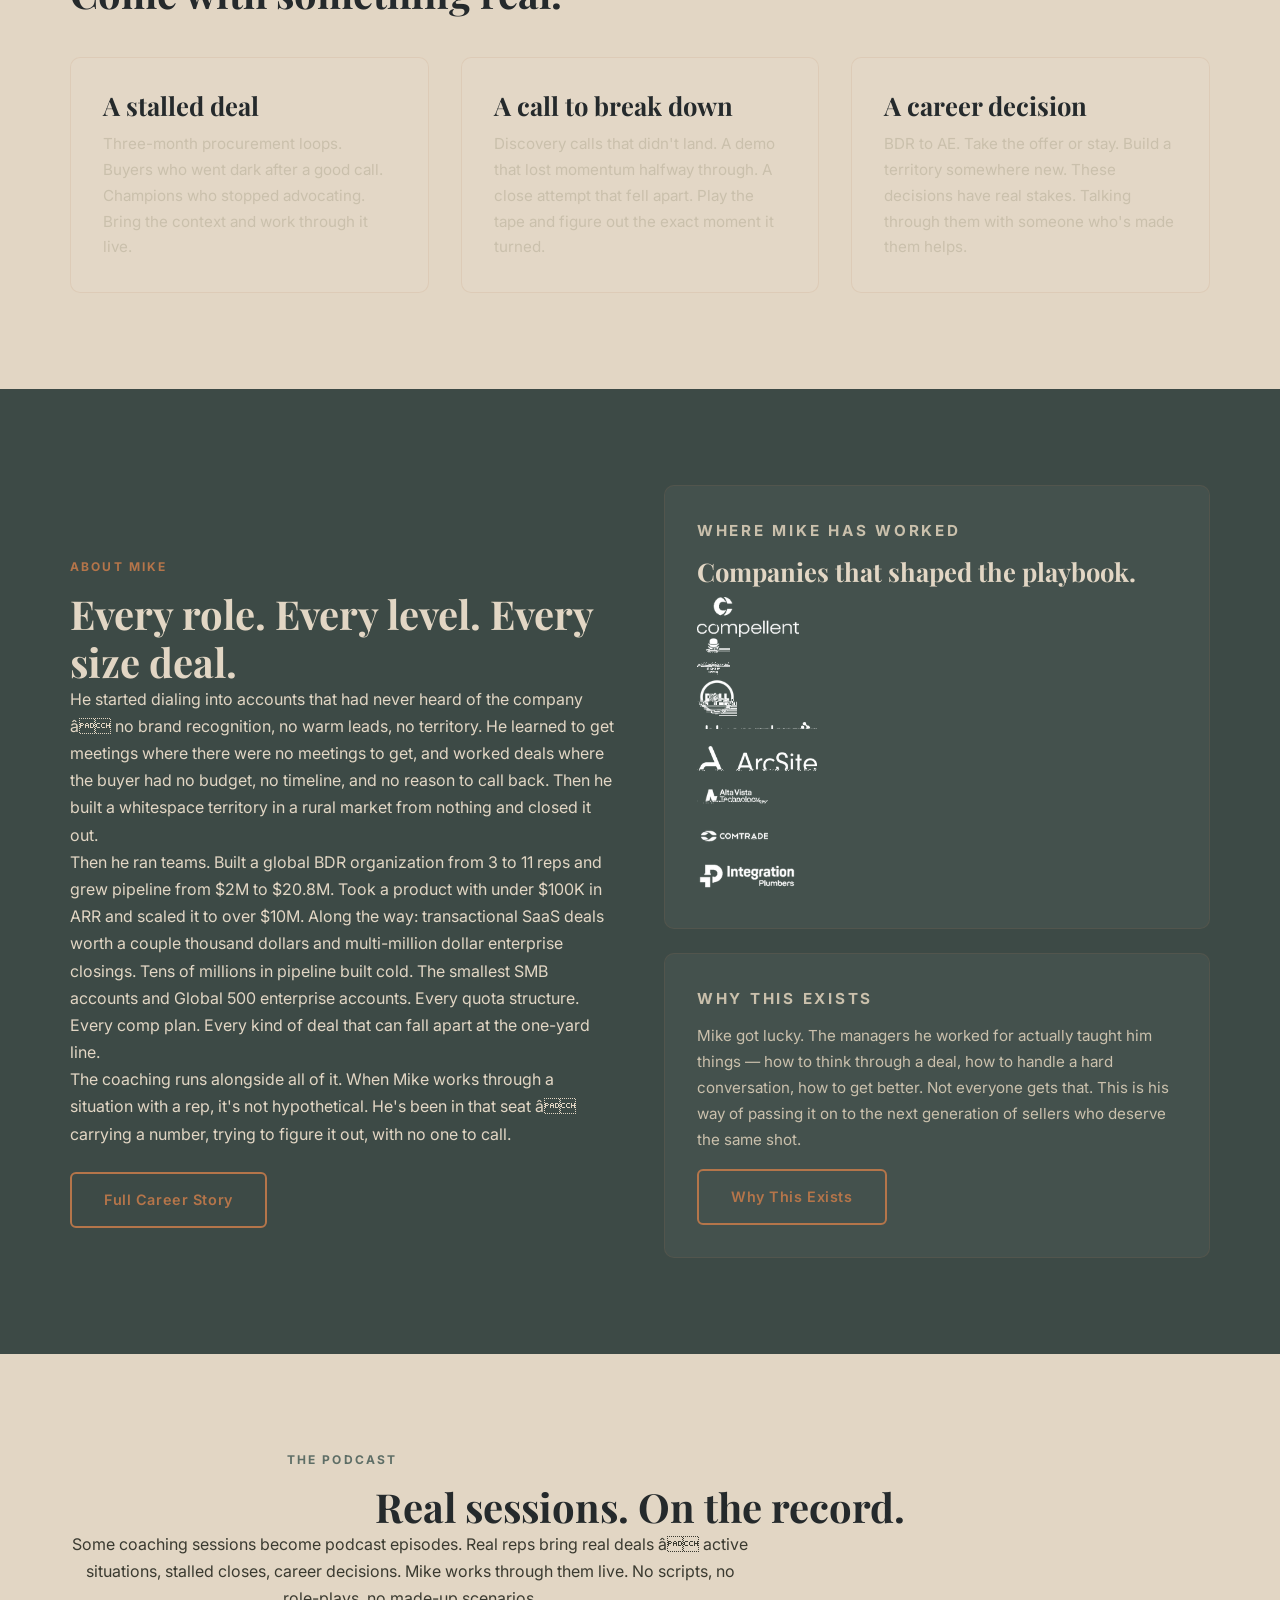
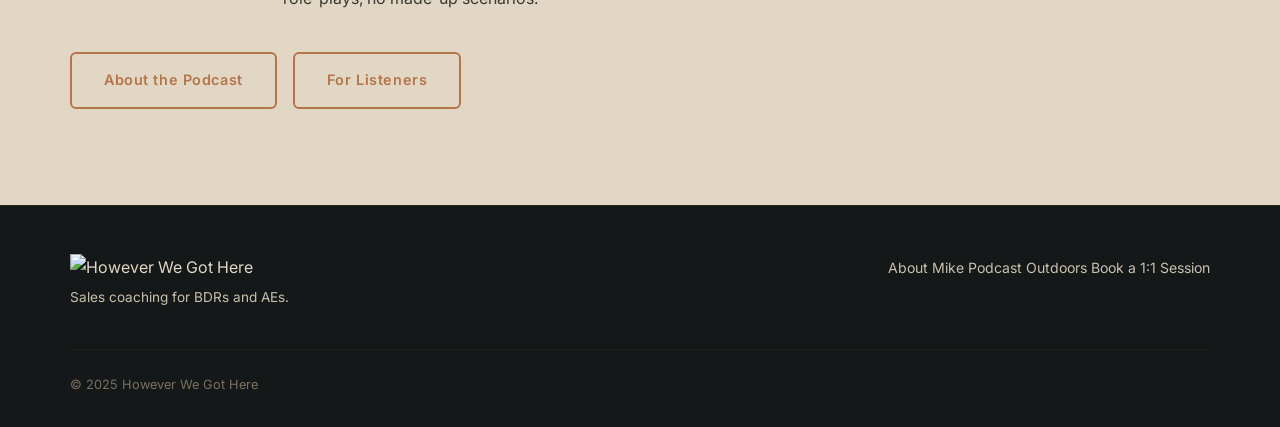
==== commit a69afe7a: "Update index.html: logo images, headline, rewrite Why This Exists" ====
--- a/hwgt-website/index.html
+++ b/hwgt-website/index.html
@@ -64,7 +64,7 @@
       </div>
       <div class="card">
         <p class="pill">Office Hours</p>
-        <h3>Monday–Friday, 12–1pm MST.</h3>
+        <h3>MondayâFriday, 12â1pm MST.</h3>
         <p>Live, streaming format. Drop in with a question or just listen while other reps work through their situations. No appointment. No registration. Show up when you need it.</p>
         <a href="#" class="btn btn-outline mt-24">Join Office Hours</a>
       </div>
@@ -99,26 +99,29 @@
       <div class="page-body">
         <p class="section-label">About Mike</p>
         <h2 class="serif">Every role. Every level. Every size deal.</h2>
-        <p>He started dialing into accounts that had never heard of the company — no brand recognition, no warm leads, no territory. He learned to get meetings where there were no meetings to get, and worked deals where the buyer had no budget, no timeline, and no reason to call back. Then he built a whitespace territory in a rural market from nothing and closed it out.</p>
+        <p>He started dialing into accounts that had never heard of the company â no brand recognition, no warm leads, no territory. He learned to get meetings where there were no meetings to get, and worked deals where the buyer had no budget, no timeline, and no reason to call back. Then he built a whitespace territory in a rural market from nothing and closed it out.</p>
         <p>Then he ran teams. Built a global BDR organization from 3 to 11 reps and grew pipeline from $2M to $20.8M. Took a product with under $100K in ARR and scaled it to over $10M. Along the way: transactional SaaS deals worth a couple thousand dollars and multi-million dollar enterprise closings. Tens of millions in pipeline built cold. The smallest SMB accounts and Global 500 enterprise accounts. Every quota structure. Every comp plan. Every kind of deal that can fall apart at the one-yard line.</p>
-        <p>The coaching runs alongside all of it. When Mike works through a situation with a rep, it's not hypothetical. He's been in that seat — carrying a number, trying to figure it out, with no one to call.</p>
+        <p>The coaching runs alongside all of it. When Mike works through a situation with a rep, it's not hypothetical. He's been in that seat â carrying a number, trying to figure it out, with no one to call.</p>
         <a href="/about/" class="btn btn-outline mt-24">Full Career Story</a>
       </div>
       <div>
         <div class="card mb-24">
           <p class="section-label">Where Mike Has Worked</p>
+          <h3 class="serif mb-16">Companies that shaped the playbook.</h3>
           <div class="logo-wall">
-            <div class="logo-item">Compellent<span class="logo-sub">acq. by Dell</span></div>
-            <div class="logo-item">Cambridge<br>Computers</div>
-            <div class="logo-item">Dell<br>Technologies</div>
-            <div class="logo-item">Blue Medora<span class="logo-sub">a VMware company</span></div>
-            <div class="logo-item">ArcSite</div>
-            <div class="logo-item">Alta Vista<br>Technology</div>
+            <div class="logo-item"><img src="images/logos/compellent_logo.png" alt="Compellent" style="filter:brightness(0) invert(1);max-height:40px;max-width:120px;object-fit:contain;"></div>
+            <div class="logo-item"><img src="images/logos/cambridge_computer_logo.png" alt="Cambridge Computer" style="filter:brightness(0) invert(1);max-height:40px;max-width:120px;object-fit:contain;"></div>
+            <div class="logo-item"><img src="images/logos/dell_logo.png" alt="Dell Technologies" style="filter:brightness(0) invert(1);max-height:40px;max-width:120px;object-fit:contain;"></div>
+            <div class="logo-item"><img src="images/logos/blue_medora_logo.png" alt="Blue Medora" style="filter:brightness(0) invert(1);max-height:40px;max-width:120px;object-fit:contain;"></div>
+            <div class="logo-item"><img src="images/logos/arcsite_logo.png" alt="ArcSite" style="filter:brightness(0) invert(1);max-height:40px;max-width:120px;object-fit:contain;"></div>
+            <div class="logo-item"><img src="images/logos/alta_vista_technology_logo.png" alt="Alta Vista Technology" style="filter:brightness(0) invert(1);max-height:40px;max-width:120px;object-fit:contain;"></div>
+            <div class="logo-item"><img src="images/logos/comtrade_logo.png" alt="Comtrade" style="filter:brightness(0) invert(1);max-height:40px;max-width:120px;object-fit:contain;"></div>
+            <div class="logo-item"><img src="images/logos/integration_plumbers_logo.png" alt="Integration Plumbers" style="filter:brightness(0) invert(1);max-height:40px;max-width:120px;object-fit:contain;"></div>
           </div>
         </div>
         <div class="card">
           <p class="section-label">Why This Exists</p>
-          <p class="mb-16">Mike didn't have a coach when he was a BDR cold-calling into accounts that had never heard of Compellent. Nobody to call when a deal went sideways. This is the resource he wished had existed.</p>
+          <p class="mb-16">Mike got lucky. The managers he worked for actually taught him things — how to think through a deal, how to handle a hard conversation, how to get better. Not everyone gets that. This is his way of passing it on to the next generation of sellers who deserve the same shot.</p>
           <a href="/why/" class="btn btn-outline">Why This Exists</a>
         </div>
       </div>
@@ -130,7 +133,7 @@
   <div class="container center">
     <p class="section-label">The Podcast</p>
     <h2 class="serif">Real sessions. On the record.</h2>
-    <p class="wide-p mb-40">Some coaching sessions become podcast episodes. Real reps bring real deals — active situations, stalled closes, career decisions. Mike works through them live. No scripts, no role-plays, no made-up scenarios.</p>
+    <p class="wide-p mb-40">Some coaching sessions become podcast episodes. Real reps bring real deals â active situations, stalled closes, career decisions. Mike works through them live. No scripts, no role-plays, no made-up scenarios.</p>
     <div class="hero-actions">
       <a href="/podcast/" class="btn btn-outline">About the Podcast</a>
       <a href="/listener/" class="btn btn-outline">For Listeners</a>
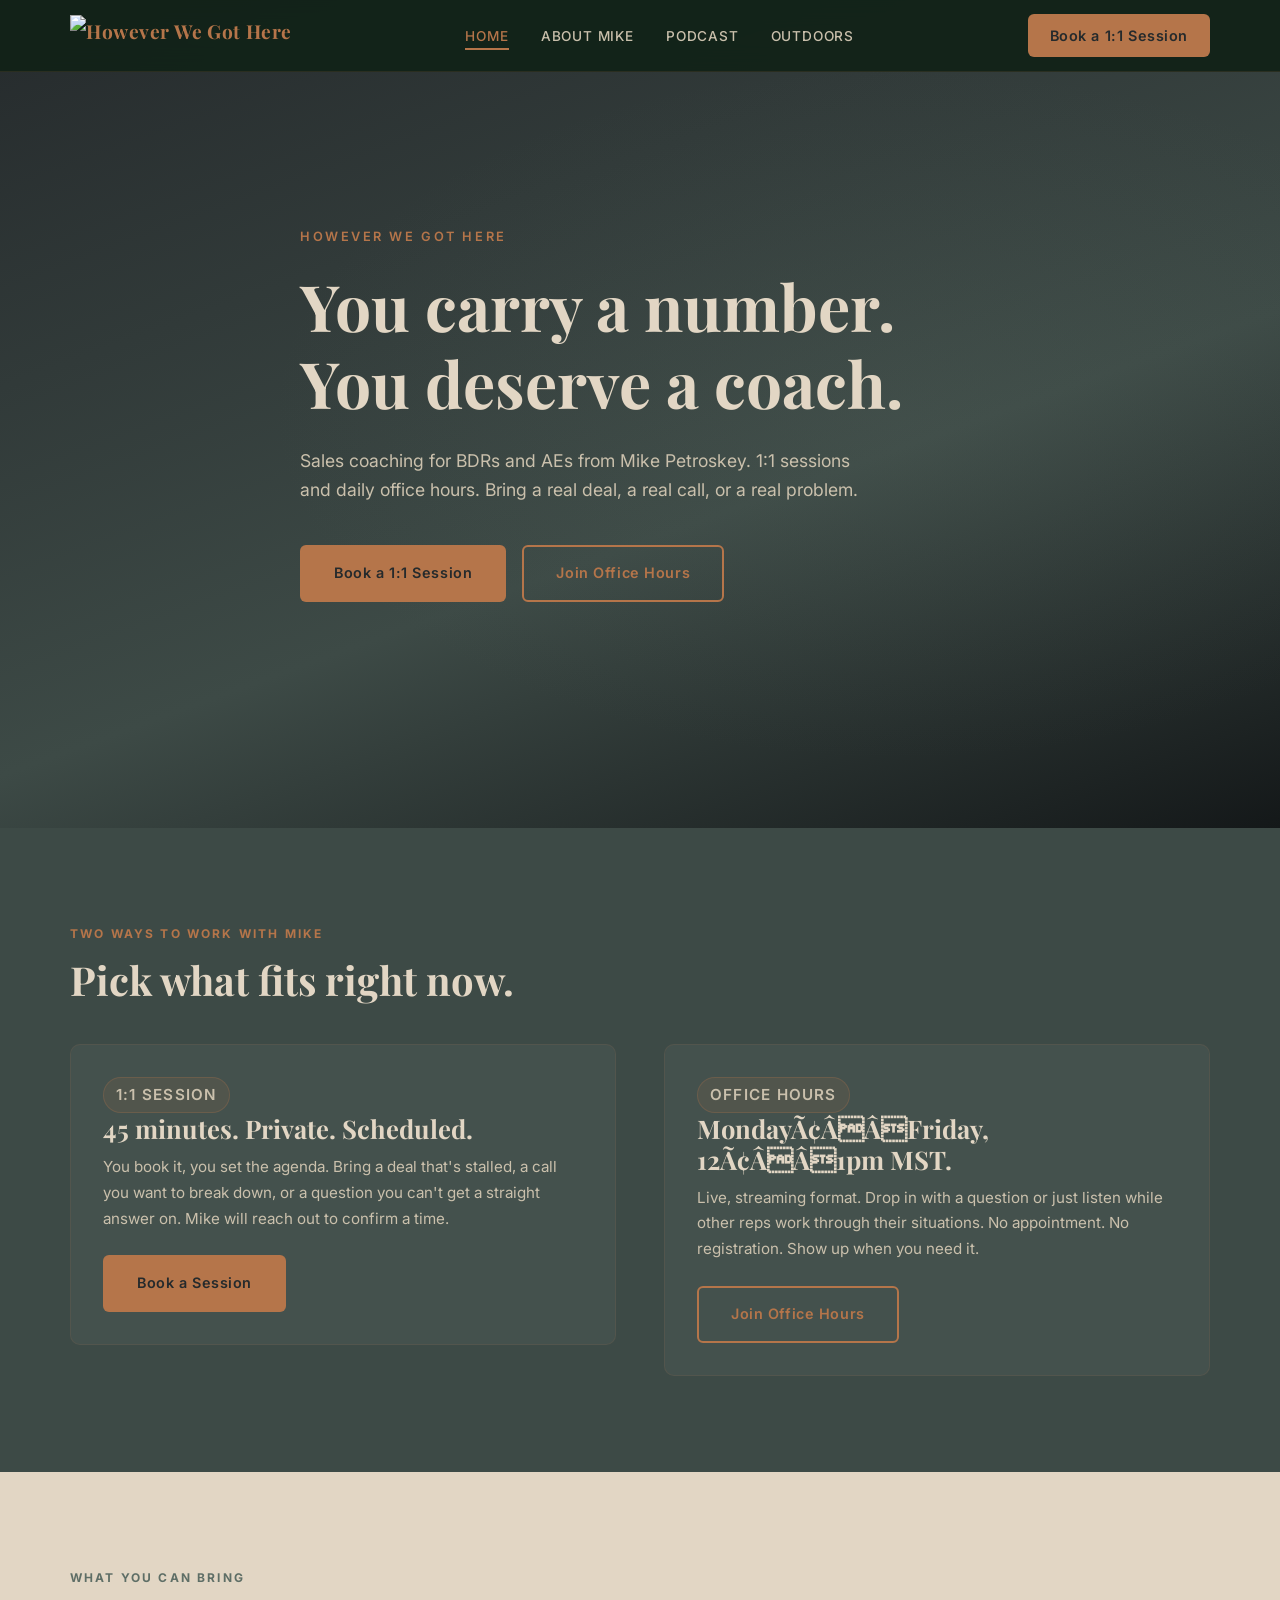
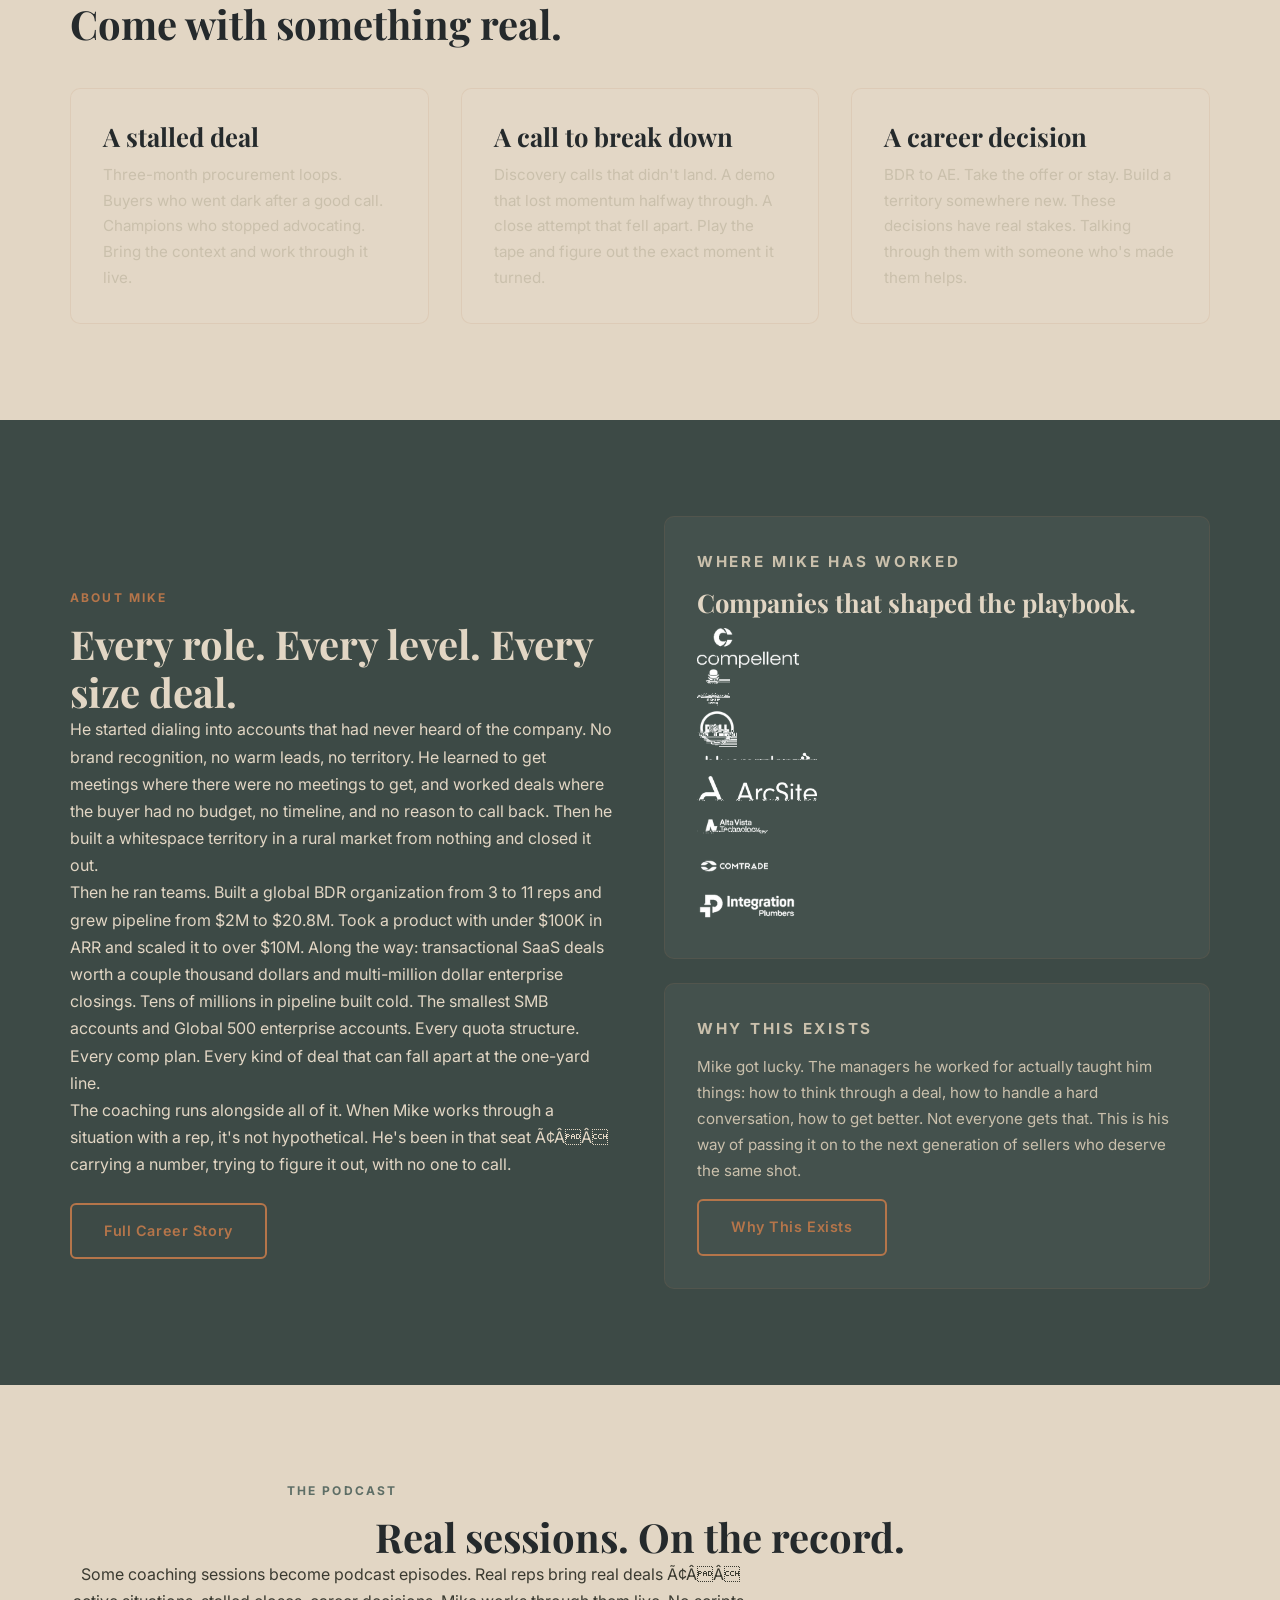
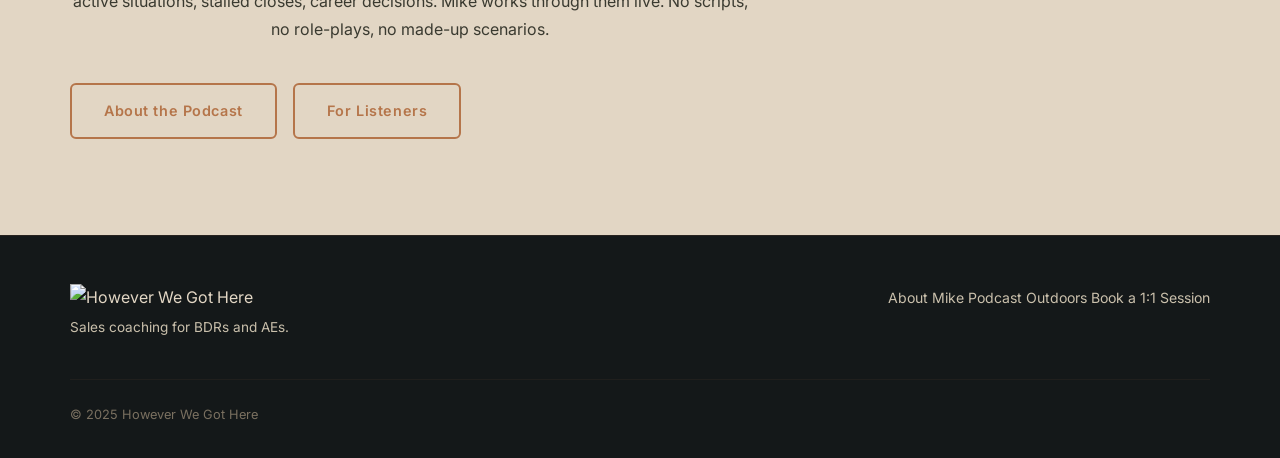
==== commit 30ed1ee9: "fix: remove all em dashes and encoding artifacts from index.html" ====
--- a/hwgt-website/index.html
+++ b/hwgt-website/index.html
@@ -64,7 +64,7 @@
       </div>
       <div class="card">
         <p class="pill">Office Hours</p>
-        <h3>MondayâFriday, 12â1pm MST.</h3>
+        <h3>MondayÃ¢ÂÂFriday, 12Ã¢ÂÂ1pm MST.</h3>
         <p>Live, streaming format. Drop in with a question or just listen while other reps work through their situations. No appointment. No registration. Show up when you need it.</p>
         <a href="#" class="btn btn-outline mt-24">Join Office Hours</a>
       </div>
@@ -99,9 +99,9 @@
       <div class="page-body">
         <p class="section-label">About Mike</p>
         <h2 class="serif">Every role. Every level. Every size deal.</h2>
-        <p>He started dialing into accounts that had never heard of the company â no brand recognition, no warm leads, no territory. He learned to get meetings where there were no meetings to get, and worked deals where the buyer had no budget, no timeline, and no reason to call back. Then he built a whitespace territory in a rural market from nothing and closed it out.</p>
+        <p>He started dialing into accounts that had never heard of the company. No brand recognition, no warm leads, no territory. He learned to get meetings where there were no meetings to get, and worked deals where the buyer had no budget, no timeline, and no reason to call back. Then he built a whitespace territory in a rural market from nothing and closed it out.</p>
         <p>Then he ran teams. Built a global BDR organization from 3 to 11 reps and grew pipeline from $2M to $20.8M. Took a product with under $100K in ARR and scaled it to over $10M. Along the way: transactional SaaS deals worth a couple thousand dollars and multi-million dollar enterprise closings. Tens of millions in pipeline built cold. The smallest SMB accounts and Global 500 enterprise accounts. Every quota structure. Every comp plan. Every kind of deal that can fall apart at the one-yard line.</p>
-        <p>The coaching runs alongside all of it. When Mike works through a situation with a rep, it's not hypothetical. He's been in that seat â carrying a number, trying to figure it out, with no one to call.</p>
+        <p>The coaching runs alongside all of it. When Mike works through a situation with a rep, it's not hypothetical. He's been in that seat Ã¢ÂÂ carrying a number, trying to figure it out, with no one to call.</p>
         <a href="/about/" class="btn btn-outline mt-24">Full Career Story</a>
       </div>
       <div>
@@ -121,7 +121,7 @@
         </div>
         <div class="card">
           <p class="section-label">Why This Exists</p>
-          <p class="mb-16">Mike got lucky. The managers he worked for actually taught him things — how to think through a deal, how to handle a hard conversation, how to get better. Not everyone gets that. This is his way of passing it on to the next generation of sellers who deserve the same shot.</p>
+          <p class="mb-16">Mike got lucky. The managers he worked for actually taught him things: how to think through a deal, how to handle a hard conversation, how to get better. Not everyone gets that. This is his way of passing it on to the next generation of sellers who deserve the same shot.</p>
           <a href="/why/" class="btn btn-outline">Why This Exists</a>
         </div>
       </div>
@@ -133,7 +133,7 @@
   <div class="container center">
     <p class="section-label">The Podcast</p>
     <h2 class="serif">Real sessions. On the record.</h2>
-    <p class="wide-p mb-40">Some coaching sessions become podcast episodes. Real reps bring real deals â active situations, stalled closes, career decisions. Mike works through them live. No scripts, no role-plays, no made-up scenarios.</p>
+    <p class="wide-p mb-40">Some coaching sessions become podcast episodes. Real reps bring real deals Ã¢ÂÂ active situations, stalled closes, career decisions. Mike works through them live. No scripts, no role-plays, no made-up scenarios.</p>
     <div class="hero-actions">
       <a href="/podcast/" class="btn btn-outline">About the Podcast</a>
       <a href="/listener/" class="btn btn-outline">For Listeners</a>
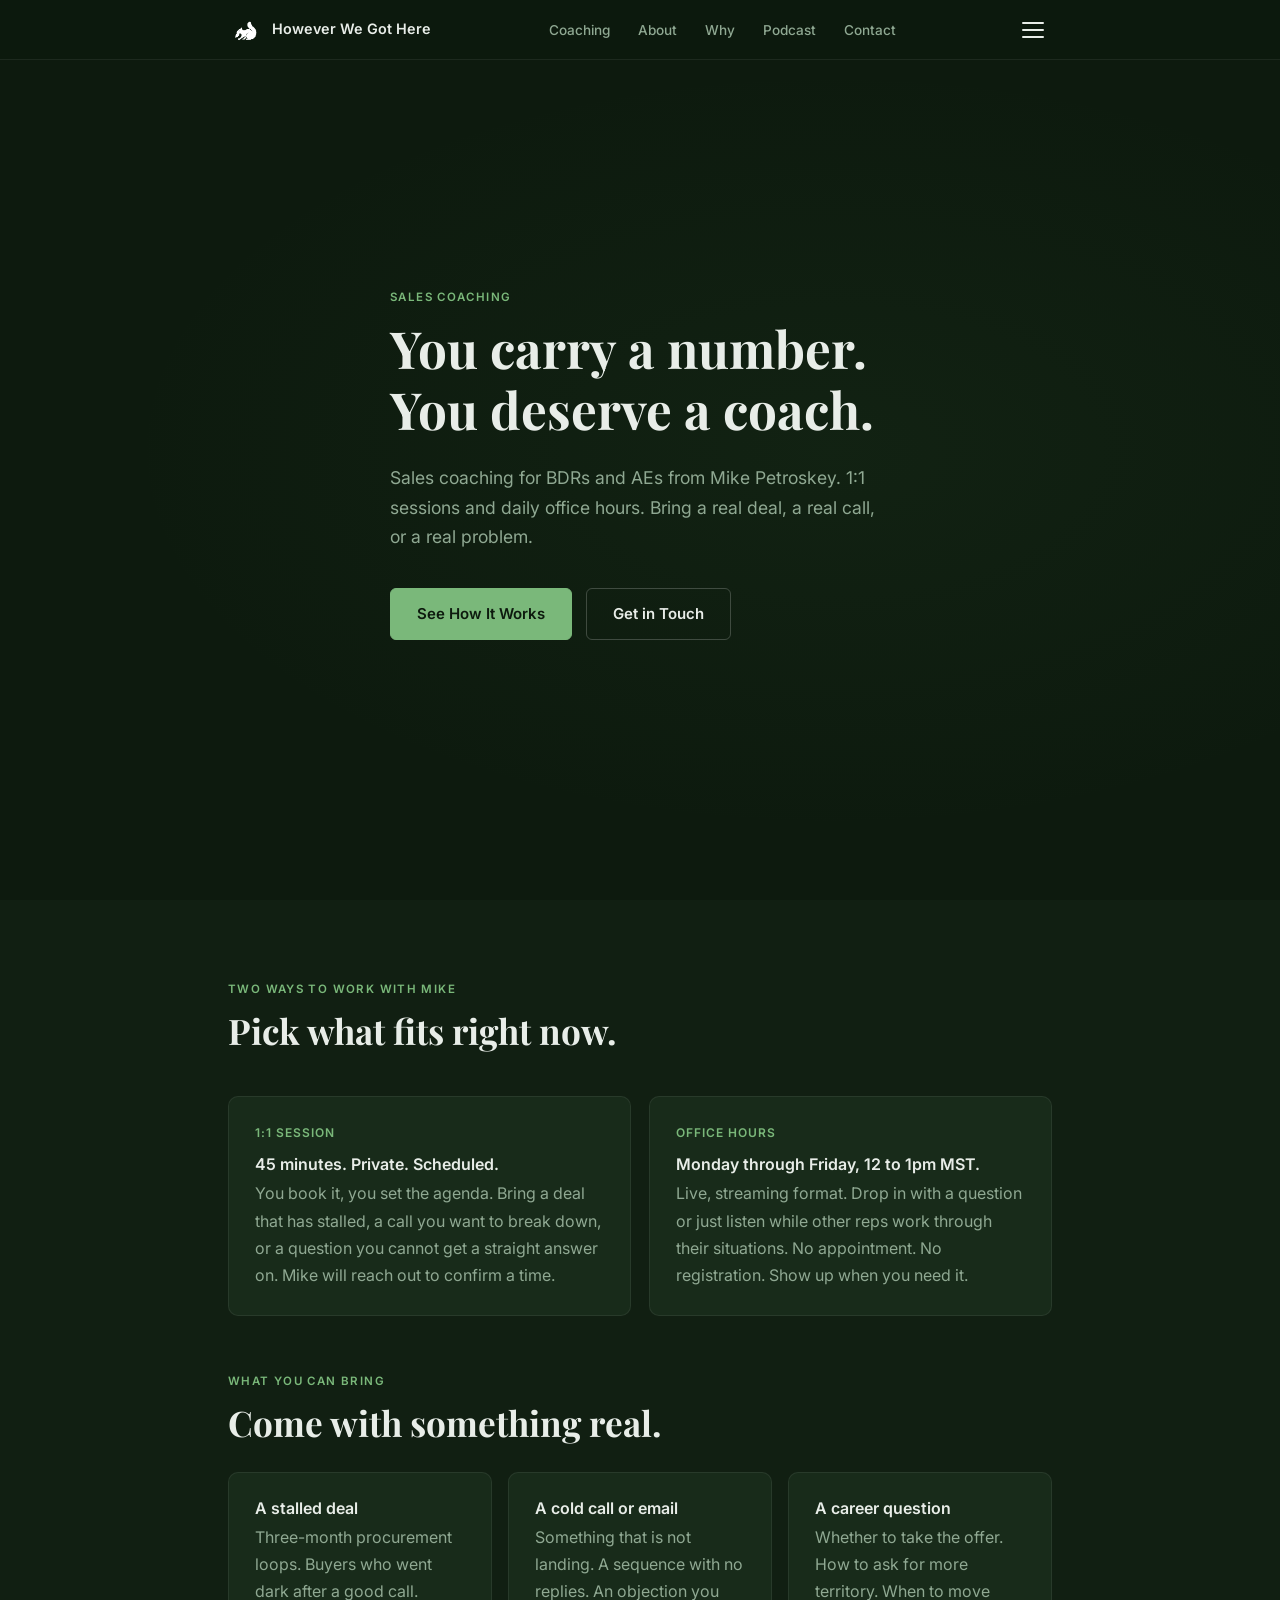
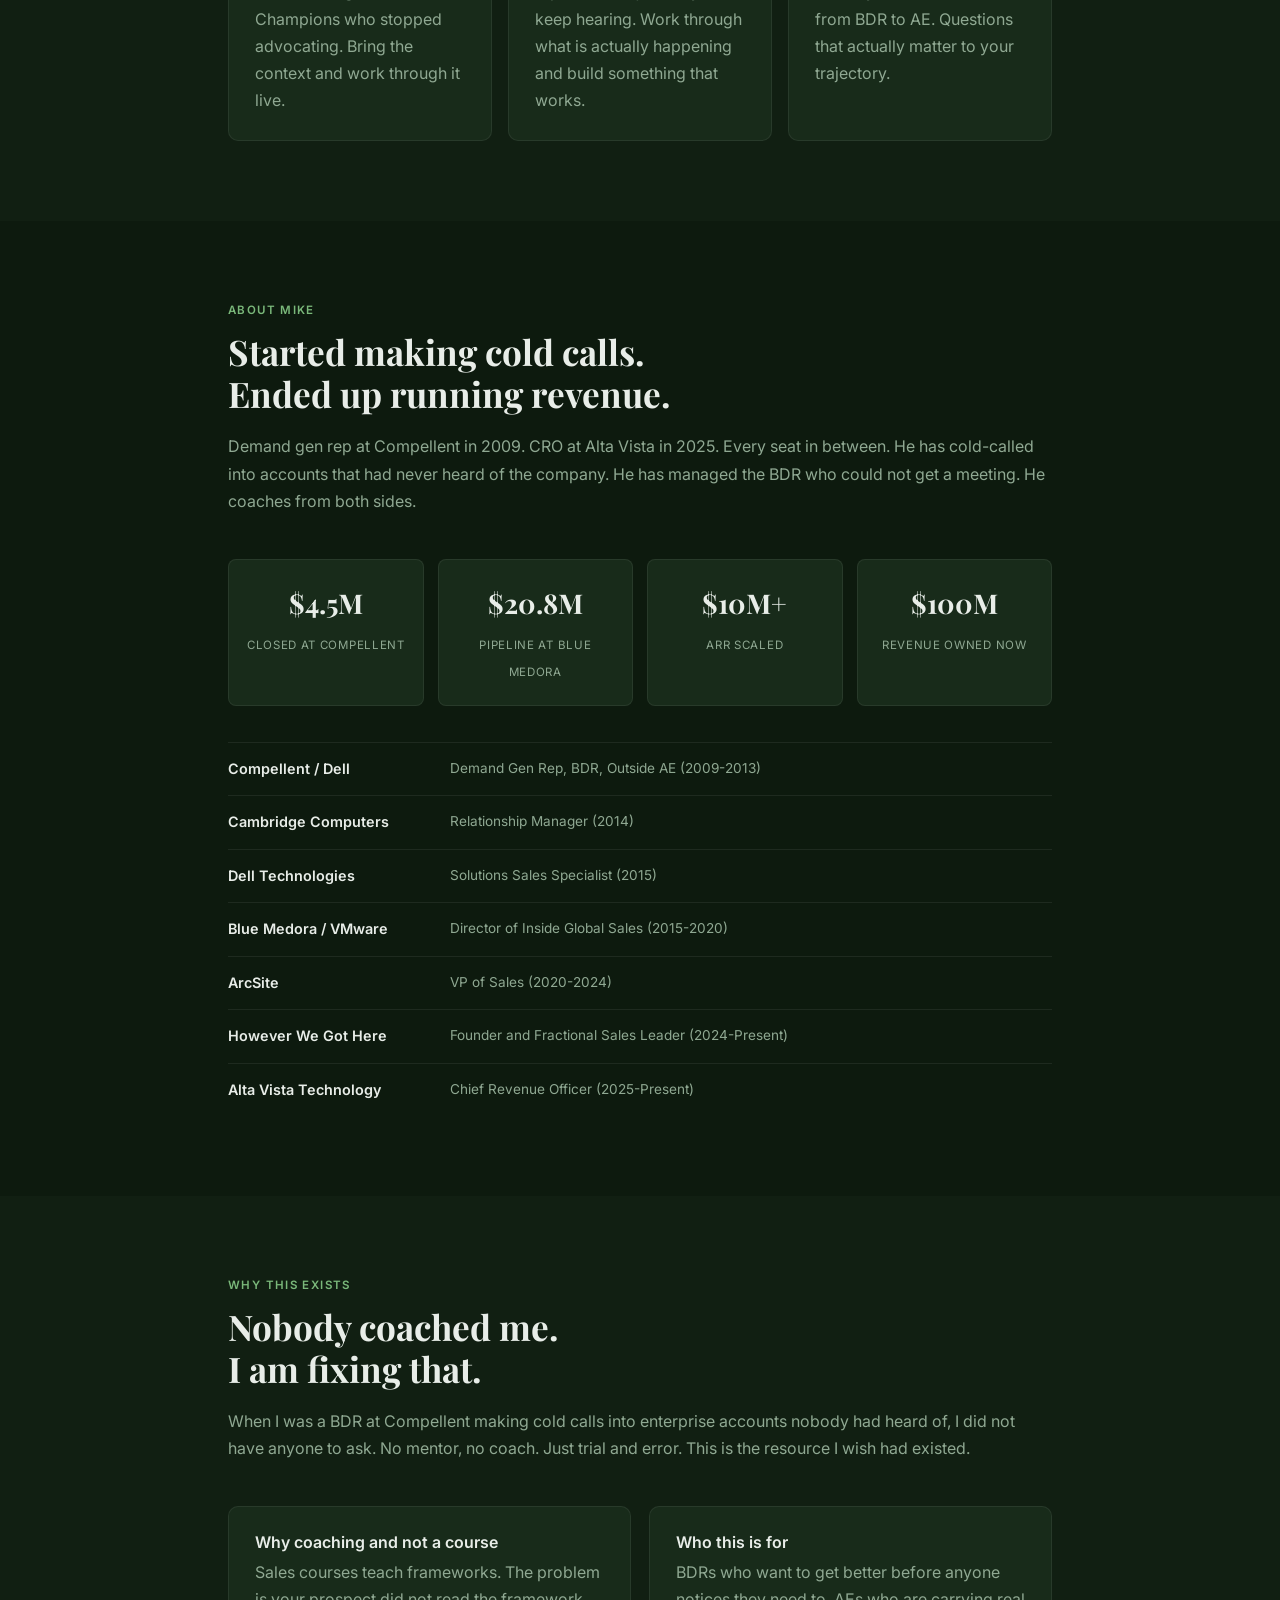
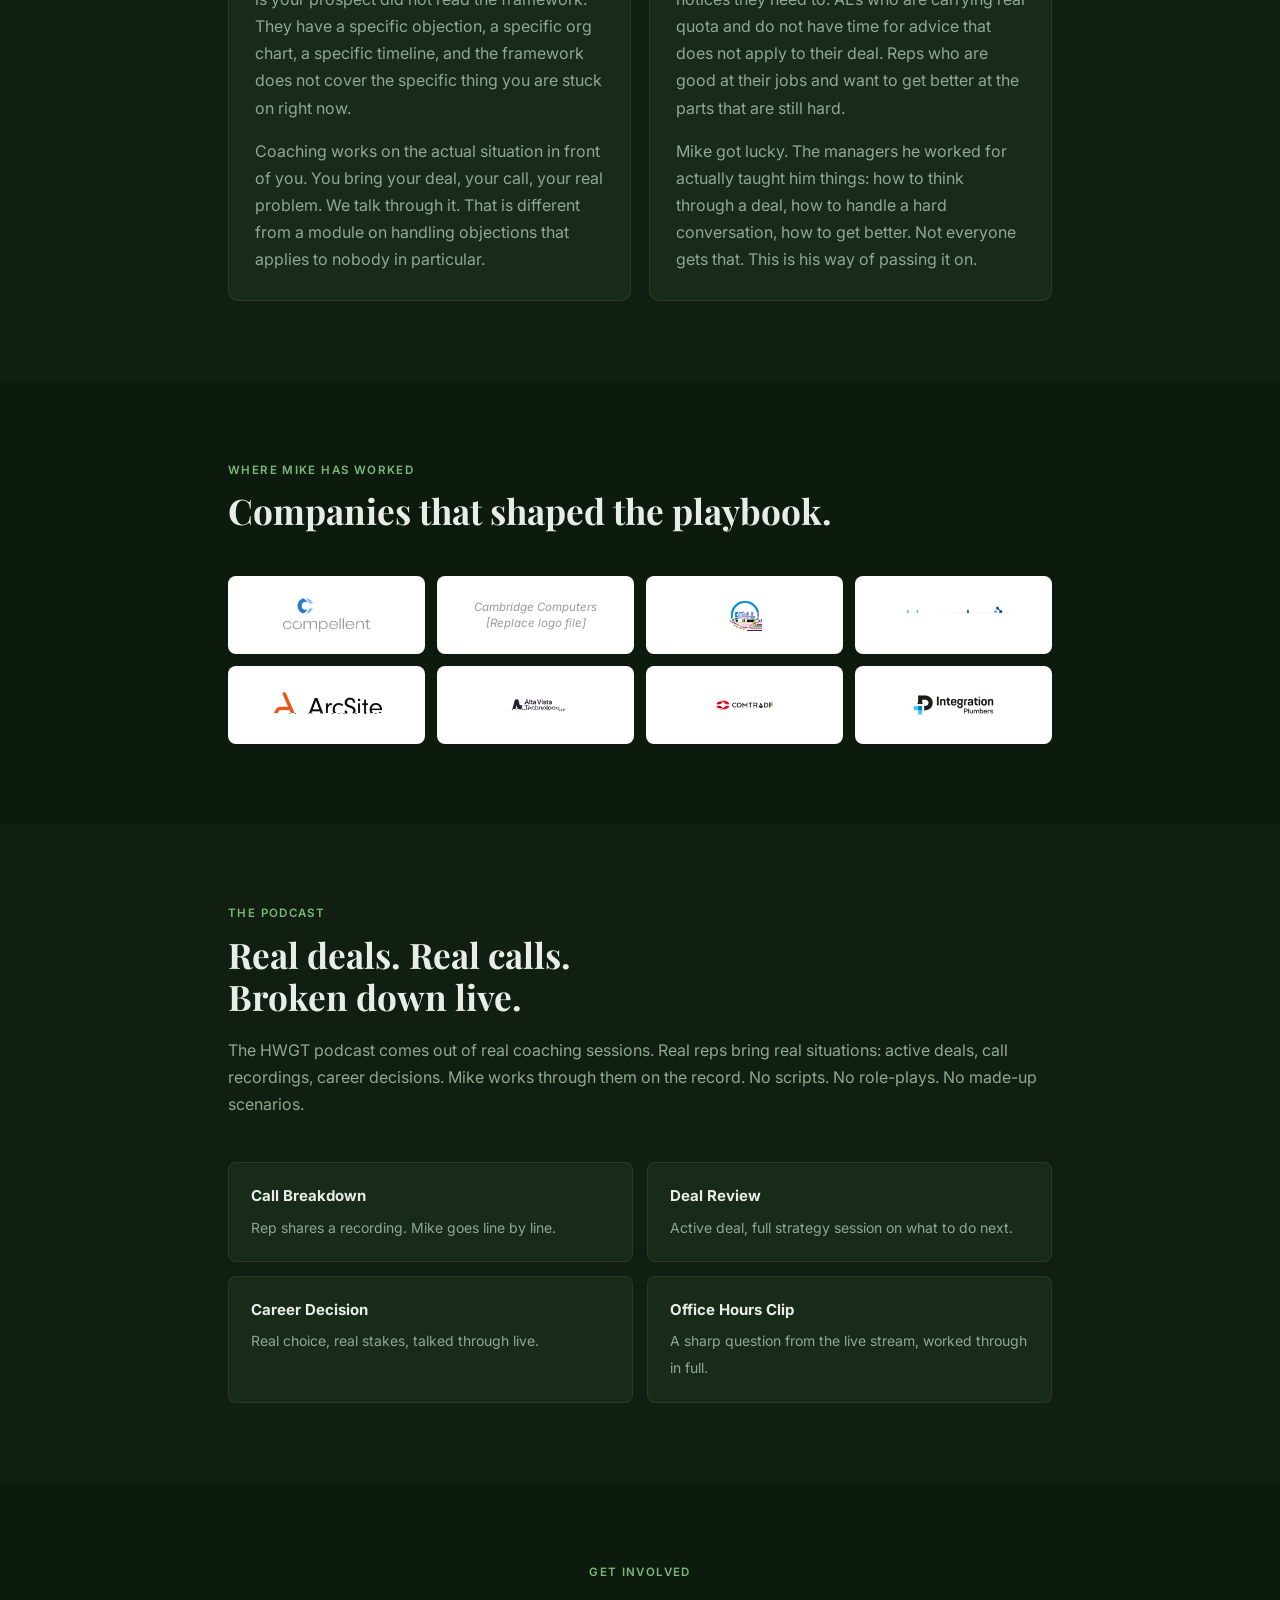
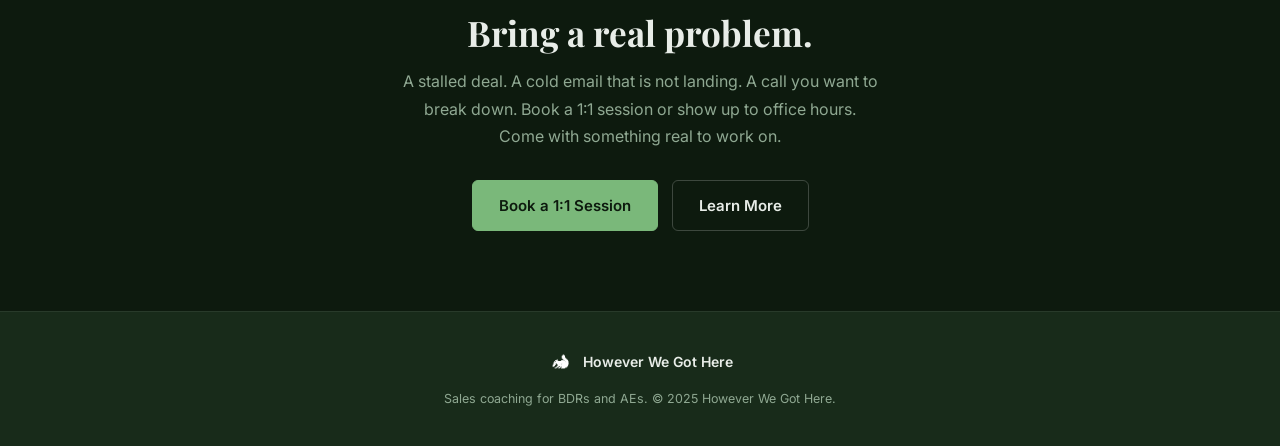
==== commit a26f522a: "refactor: single-page layout, clean encoding, fixed logo rendering, no em dashes" ====
--- a/hwgt-website/index.html
+++ b/hwgt-website/index.html
@@ -3,162 +3,329 @@
 <head>
   <meta charset="UTF-8" />
   <meta name="viewport" content="width=device-width, initial-scale=1.0" />
-  <title>Sales Coaching for BDRs & AEs | However We Got Here</title>
+  <title>However We Got Here | Sales Coaching for BDRs and AEs</title>
   <meta name="description" content="Sales coaching for BDRs and AEs from Mike Petroskey. 1:1 sessions and daily office hours. Bring a real deal, a real call, or a real problem." />
-  <link rel="icon" href="/images/favicon.png" />
+  <link rel="icon" type="image/png" href="images/rso.png" />
   <link rel="preconnect" href="https://fonts.googleapis.com" />
   <link rel="preconnect" href="https://fonts.gstatic.com" crossorigin />
-  <link href="https://fonts.googleapis.com/css2?family=Inter:wght@400;500;600;700&family=Playfair+Display:ital,wght@0,700;1,400&display=swap" rel="stylesheet" />
-  <link rel="stylesheet" href="/css/style.css" />
+  <link href="https://fonts.googleapis.com/css2?family=Inter:wght@400;500;600&family=Playfair+Display:wght@400;700&display=swap" rel="stylesheet" />
+  <style>
+    *,*::before,*::after{box-sizing:border-box;margin:0;padding:0}
+    html{scroll-behavior:smooth}
+    :root{
+      --bg:#0d1a0e;
+      --bg-alt:#111f12;
+      --bg-card:#182b1a;
+      --bg-logo:#ffffff;
+      --text:#e8ede8;
+      --muted:#8fa892;
+      --accent:#7ab87a;
+      --accent-dark:#0d1a0e;
+      --border:rgba(255,255,255,0.07);
+      --nav-h:60px;
+      --max-w:920px;
+      --pad:clamp(18px,5vw,48px);
+      --sans:'Inter',-apple-system,BlinkMacSystemFont,'Segoe UI',sans-serif;
+      --serif:'Playfair Display',Georgia,serif;
+    }
+    body{background:var(--bg);color:var(--text);font-family:var(--sans);font-size:1rem;line-height:1.7;-webkit-font-smoothing:antialiased}
+    img{max-width:100%;height:auto;display:block}
+    a{color:inherit;text-decoration:none}
+    p{color:var(--muted);margin-bottom:1em}
+    p:last-child{margin-bottom:0}
+    h1,h2,h3{line-height:1.2;color:var(--text)}
+    h1{font-family:var(--serif);font-size:clamp(2rem,5vw,3.2rem);font-weight:700}
+    h2{font-family:var(--serif);font-size:clamp(1.5rem,4vw,2.2rem);font-weight:700;margin-bottom:18px}
+    h3{font-size:1rem;font-weight:600;margin-bottom:8px}
+    .label{font-size:0.72rem;font-weight:600;letter-spacing:0.12em;text-transform:uppercase;color:var(--accent);margin-bottom:10px}
+    .container{max-width:var(--max-w);margin:0 auto;padding:0 var(--pad)}
+    section{padding:80px 0}
+    .sec-alt{background:var(--bg-alt)}
+    .sec-header{margin-bottom:44px}
+
+    /* NAV */
+    .nav{position:fixed;top:0;left:0;right:0;height:var(--nav-h);background:rgba(13,26,14,0.97);backdrop-filter:blur(12px) saturate(1.4);-webkit-backdrop-filter:blur(12px) saturate(1.4);border-bottom:1px solid var(--border);z-index:100;display:flex;align-items:center}
+    .nav-inner{width:100%;max-width:var(--max-w);margin:0 auto;padding:0 var(--pad);display:flex;align-items:center;justify-content:space-between}
+    .nav-logo{display:flex;align-items:center;gap:10px;font-weight:600;font-size:0.9rem}
+    .nav-logo img{height:34px;width:auto;flex-shrink:0}
+    .nav-links{display:none;list-style:none;gap:28px}
+    .nav-links a{font-size:0.85rem;font-weight:500;color:var(--muted);transition:color 0.2s}
+    .nav-links a:hover{color:var(--text)}
+    @media(min-width:640px){.nav-links{display:flex}.nav-burger{display:none}}
+    .nav-burger{background:none;border:none;cursor:pointer;padding:8px;display:flex;flex-direction:column;gap:5px}
+    .nav-burger span{display:block;width:22px;height:2px;background:var(--text);border-radius:2px;transition:0.3s}
+    .mobile-menu{display:none;position:fixed;top:var(--nav-h);left:0;right:0;background:var(--bg-card);border-bottom:1px solid var(--border);z-index:99;padding:12px var(--pad) 20px}
+    .mobile-menu.open{display:block}
+    .mobile-menu a{display:block;padding:12px 0;font-size:1rem;font-weight:500;color:var(--muted);border-bottom:1px solid var(--border)}
+    .mobile-menu a:last-child{border-bottom:none}
+
+    /* HERO */
+    .hero{min-height:100vh;display:flex;align-items:center;position:relative;overflow:hidden;padding:0}
+    .hero-bg{position:absolute;inset:0;background:radial-gradient(ellipse at 65% 50%,rgba(80,140,80,0.07) 0%,transparent 60%);pointer-events:none}
+    .hero-content{position:relative;z-index:1;padding-top:calc(var(--nav-h) + 48px);padding-bottom:80px}
+    .hero h1{max-width:660px;margin-bottom:22px}
+    .hero-sub{font-size:clamp(1rem,2vw,1.1rem);color:var(--muted);max-width:500px;margin-bottom:36px}
+    .btn-row{display:flex;gap:14px;flex-wrap:wrap}
+    .btn{display:inline-block;padding:12px 26px;border-radius:6px;font-size:0.9375rem;font-weight:600;border:1.5px solid transparent;transition:all 0.2s;cursor:pointer}
+    .btn-primary{background:var(--accent);color:var(--accent-dark);border-color:var(--accent)}
+    .btn-primary:hover{background:#8fcc8f;border-color:#8fcc8f}
+    .btn-outline{background:transparent;color:var(--text);border-color:rgba(255,255,255,0.2)}
+    .btn-outline:hover{border-color:var(--accent);color:var(--accent)}
+
+    /* CARDS */
+    .grid-2{display:grid;grid-template-columns:1fr;gap:18px}
+    @media(min-width:600px){.grid-2{grid-template-columns:repeat(2,1fr)}}
+    .grid-3{display:grid;grid-template-columns:1fr;gap:16px}
+    @media(min-width:600px){.grid-3{grid-template-columns:repeat(3,1fr)}}
+    .card{background:var(--bg-card);border:1px solid var(--border);border-radius:10px;padding:26px}
+    .card h3{color:var(--text);margin-bottom:6px}
+    .card-tag{font-size:0.75rem;font-weight:600;letter-spacing:0.08em;text-transform:uppercase;color:var(--accent);margin-bottom:12px}
+
+    /* STATS */
+    .stats-row{display:grid;grid-template-columns:repeat(2,1fr);gap:14px;margin:36px 0}
+    @media(min-width:600px){.stats-row{grid-template-columns:repeat(4,1fr)}}
+    .stat-box{background:var(--bg-card);border:1px solid var(--border);border-radius:8px;padding:20px 14px;text-align:center}
+    .stat-num{font-family:var(--serif);font-size:1.7rem;font-weight:700;color:var(--text);display:block;margin-bottom:4px}
+    .stat-label{font-size:0.72rem;color:var(--muted);text-transform:uppercase;letter-spacing:0.06em}
+
+    /* TIMELINE */
+    .timeline{margin-top:36px;border-top:1px solid var(--border)}
+    .tl-item{display:grid;grid-template-columns:1fr;gap:2px;padding:14px 0;border-bottom:1px solid var(--border)}
+    @media(min-width:560px){.tl-item{grid-template-columns:210px 1fr;gap:12px}}
+    .tl-co{font-weight:600;color:var(--text);font-size:0.9rem}
+    .tl-role{color:var(--muted);font-size:0.85rem}
+
+    /* LOGOS */
+    .logo-wall{display:grid;grid-template-columns:repeat(2,1fr);gap:12px;margin-top:36px}
+    @media(min-width:480px){.logo-wall{grid-template-columns:repeat(3,1fr)}}
+    @media(min-width:720px){.logo-wall{grid-template-columns:repeat(4,1fr)}}
+    .logo-item{background:var(--bg-logo);border-radius:8px;padding:22px 18px;display:flex;align-items:center;justify-content:center;min-height:78px}
+    .logo-item img{max-height:34px;max-width:110px;width:auto;height:auto;object-fit:contain}
+    .logo-ph{font-size:0.72rem;color:#999;text-align:center;line-height:1.4;font-style:italic}
+
+    /* PODCAST */
+    .ep-grid{display:grid;grid-template-columns:1fr;gap:14px;margin-top:32px}
+    @media(min-width:600px){.ep-grid{grid-template-columns:repeat(2,1fr)}}
+    .ep-card{background:var(--bg-card);border:1px solid var(--border);border-radius:8px;padding:20px 22px}
+    .ep-card strong{display:block;font-size:0.9375rem;color:var(--text);margin-bottom:5px}
+    .ep-card span{font-size:0.875rem;color:var(--muted)}
+
+    /* CTA */
+    .cta-sec{text-align:center}
+    .cta-sec h2{margin-bottom:14px}
+    .cta-sec > .container > p{max-width:480px;margin:0 auto 30px}
+    .btn-row-center{display:flex;gap:14px;flex-wrap:wrap;justify-content:center}
+
+    /* FOOTER */
+    footer{background:var(--bg-card);border-top:1px solid var(--border);padding:36px 0}
+    .foot-inner{display:flex;flex-direction:column;align-items:center;gap:14px;text-align:center}
+    .foot-logo{display:flex;align-items:center;gap:10px;font-weight:600;font-size:0.875rem}
+    .foot-logo img{height:26px;width:auto}
+    .foot-copy{font-size:0.78rem;color:var(--muted);margin:0}
+  </style>
 </head>
 <body>
 
-<nav class="nav">
+<nav class="nav" id="top">
   <div class="nav-inner">
-    <a href="/" class="nav-logo">
-      <img src="/images/rso.png" alt="However We Got Here" height="40" />
+    <a href="#home" class="nav-logo">
+      <img src="images/rso.png" alt="However We Got Here" />
+      <span>However We Got Here</span>
     </a>
-    <button class="nav-toggle" aria-label="Toggle navigation">&#9776;</button>
     <ul class="nav-links">
-      <li><a href="/" class="active">Home</a></li>
-      <li><a href="/about/">About Mike</a></li>
-      <li><a href="/podcast/">Podcast</a></li>
-      <li><a href="/outdoors/">Outdoors</a></li>
+      <li><a href="#coaching">Coaching</a></li>
+      <li><a href="#about">About</a></li>
+      <li><a href="#why">Why</a></li>
+      <li><a href="#podcast">Podcast</a></li>
+      <li><a href="#contact">Contact</a></li>
     </ul>
-    <a href="/contact/" class="btn btn-gold nav-cta">Book a 1:1 Session</a>
+    <button class="nav-burger" id="burger" aria-label="Menu">
+      <span></span><span></span><span></span>
+    </button>
   </div>
 </nav>
-
-<section class="hero">
-  <div class="hero-video-wrap">
-    <video id="heroVideo" autoplay muted playsinline>
-      <source src="/videos/hero.mp4" type="video/mp4">
-    </video>
-    <div class="hero-video-overlay"></div>
-    <div id="heroFadeOverlay" style="position:absolute;inset:0;background:#1E2428;opacity:0;transition:opacity 0.7s ease;pointer-events:none;z-index:1;"></div>
-  </div>
-  <div class="container">
-    <div class="hero-content">
-      <p class="hero-eyebrow">However We Got Here</p>
-      <h1 class="serif">You carry a number.<br>You deserve a coach.</h1>
-      <p class="hero-sub">Sales coaching for BDRs and AEs from Mike Petroskey. 1:1 sessions and daily office hours. Bring a real deal, a real call, or a real problem.</p>
-      <div class="hero-actions">
-        <a href="/contact/" class="btn btn-gold">Book a 1:1 Session</a>
-        <a href="#" class="btn btn-outline">Join Office Hours</a>
-      </div>
-    </div>
-  </div>
-  <div class="hero-scroll"><div class="hero-scroll-line"></div></div>
-</section>
-
-<section class="section section-mid">
-  <div class="container">
-    <p class="section-label">Two Ways to Work With Mike</p>
-    <h2 class="serif">Pick what fits right now.</h2>
-    <div class="grid-2 mt-40">
+<div class="mobile-menu" id="mmenu">
+  <a href="#coaching" onclick="mm()">Coaching</a>
+  <a href="#about" onclick="mm()">About</a>
+  <a href="#why" onclick="mm()">Why This Exists</a>
+  <a href="#podcast" onclick="mm()">Podcast</a>
+  <a href="#contact" onclick="mm()">Contact</a>
+</div>
+
+<!-- HERO -->
+<section class="hero" id="home">
+  <div class="hero-bg"></div>
+  <div class="container hero-content">
+    <p class="label">Sales Coaching</p>
+    <h1>You carry a number.<br>You deserve a coach.</h1>
+    <p class="hero-sub">Sales coaching for BDRs and AEs from Mike Petroskey. 1:1 sessions and daily office hours. Bring a real deal, a real call, or a real problem.</p>
+    <div class="btn-row">
+      <a href="#coaching" class="btn btn-primary">See How It Works</a>
+      <a href="#contact" class="btn btn-outline">Get in Touch</a>
+    </div>
+  </div>
+</section>
+
+<!-- COACHING -->
+<section class="sec-alt" id="coaching">
+  <div class="container">
+    <div class="sec-header">
+      <p class="label">Two Ways to Work With Mike</p>
+      <h2>Pick what fits right now.</h2>
+    </div>
+    <div class="grid-2">
       <div class="card">
-        <p class="pill">1:1 Session</p>
+        <p class="card-tag">1:1 Session</p>
         <h3>45 minutes. Private. Scheduled.</h3>
-        <p>You book it, you set the agenda. Bring a deal that's stalled, a call you want to break down, or a question you can't get a straight answer on. Mike will reach out to confirm a time.</p>
-        <a href="/contact/" class="btn btn-gold mt-24">Book a Session</a>
+        <p>You book it, you set the agenda. Bring a deal that has stalled, a call you want to break down, or a question you cannot get a straight answer on. Mike will reach out to confirm a time.</p>
       </div>
       <div class="card">
-        <p class="pill">Office Hours</p>
-        <h3>MondayÃ¢ÂÂFriday, 12Ã¢ÂÂ1pm MST.</h3>
+        <p class="card-tag">Office Hours</p>
+        <h3>Monday through Friday, 12 to 1pm MST.</h3>
         <p>Live, streaming format. Drop in with a question or just listen while other reps work through their situations. No appointment. No registration. Show up when you need it.</p>
-        <a href="#" class="btn btn-outline mt-24">Join Office Hours</a>
-      </div>
-    </div>
-  </div>
-</section>
-
-<section class="section section-cream">
-  <div class="container">
-    <p class="section-label">What You Can Bring</p>
-    <h2 class="serif">Come with something real.</h2>
-    <div class="grid-3 mt-40">
-      <div class="card">
-        <h3>A stalled deal</h3>
-        <p>Three-month procurement loops. Buyers who went dark after a good call. Champions who stopped advocating. Bring the context and work through it live.</p>
-      </div>
-      <div class="card">
-        <h3>A call to break down</h3>
-        <p>Discovery calls that didn't land. A demo that lost momentum halfway through. A close attempt that fell apart. Play the tape and figure out the exact moment it turned.</p>
-      </div>
-      <div class="card">
-        <h3>A career decision</h3>
-        <p>BDR to AE. Take the offer or stay. Build a territory somewhere new. These decisions have real stakes. Talking through them with someone who's made them helps.</p>
-      </div>
-    </div>
-  </div>
-</section>
-
-<section class="section section-mid">
-  <div class="container">
-    <div class="grid-2">
-      <div class="page-body">
-        <p class="section-label">About Mike</p>
-        <h2 class="serif">Every role. Every level. Every size deal.</h2>
-        <p>He started dialing into accounts that had never heard of the company. No brand recognition, no warm leads, no territory. He learned to get meetings where there were no meetings to get, and worked deals where the buyer had no budget, no timeline, and no reason to call back. Then he built a whitespace territory in a rural market from nothing and closed it out.</p>
-        <p>Then he ran teams. Built a global BDR organization from 3 to 11 reps and grew pipeline from $2M to $20.8M. Took a product with under $100K in ARR and scaled it to over $10M. Along the way: transactional SaaS deals worth a couple thousand dollars and multi-million dollar enterprise closings. Tens of millions in pipeline built cold. The smallest SMB accounts and Global 500 enterprise accounts. Every quota structure. Every comp plan. Every kind of deal that can fall apart at the one-yard line.</p>
-        <p>The coaching runs alongside all of it. When Mike works through a situation with a rep, it's not hypothetical. He's been in that seat Ã¢ÂÂ carrying a number, trying to figure it out, with no one to call.</p>
-        <a href="/about/" class="btn btn-outline mt-24">Full Career Story</a>
-      </div>
-      <div>
-        <div class="card mb-24">
-          <p class="section-label">Where Mike Has Worked</p>
-          <h3 class="serif mb-16">Companies that shaped the playbook.</h3>
-          <div class="logo-wall">
-            <div class="logo-item"><img src="images/logos/compellent_logo.png" alt="Compellent" style="filter:brightness(0) invert(1);max-height:40px;max-width:120px;object-fit:contain;"></div>
-            <div class="logo-item"><img src="images/logos/cambridge_computer_logo.png" alt="Cambridge Computer" style="filter:brightness(0) invert(1);max-height:40px;max-width:120px;object-fit:contain;"></div>
-            <div class="logo-item"><img src="images/logos/dell_logo.png" alt="Dell Technologies" style="filter:brightness(0) invert(1);max-height:40px;max-width:120px;object-fit:contain;"></div>
-            <div class="logo-item"><img src="images/logos/blue_medora_logo.png" alt="Blue Medora" style="filter:brightness(0) invert(1);max-height:40px;max-width:120px;object-fit:contain;"></div>
-            <div class="logo-item"><img src="images/logos/arcsite_logo.png" alt="ArcSite" style="filter:brightness(0) invert(1);max-height:40px;max-width:120px;object-fit:contain;"></div>
-            <div class="logo-item"><img src="images/logos/alta_vista_technology_logo.png" alt="Alta Vista Technology" style="filter:brightness(0) invert(1);max-height:40px;max-width:120px;object-fit:contain;"></div>
-            <div class="logo-item"><img src="images/logos/comtrade_logo.png" alt="Comtrade" style="filter:brightness(0) invert(1);max-height:40px;max-width:120px;object-fit:contain;"></div>
-            <div class="logo-item"><img src="images/logos/integration_plumbers_logo.png" alt="Integration Plumbers" style="filter:brightness(0) invert(1);max-height:40px;max-width:120px;object-fit:contain;"></div>
-          </div>
+      </div>
+    </div>
+    <div style="margin-top:56px">
+      <p class="label">What You Can Bring</p>
+      <h2>Come with something real.</h2>
+      <div class="grid-3" style="margin-top:28px">
+        <div class="card">
+          <h3>A stalled deal</h3>
+          <p>Three-month procurement loops. Buyers who went dark after a good call. Champions who stopped advocating. Bring the context and work through it live.</p>
         </div>
         <div class="card">
-          <p class="section-label">Why This Exists</p>
-          <p class="mb-16">Mike got lucky. The managers he worked for actually taught him things: how to think through a deal, how to handle a hard conversation, how to get better. Not everyone gets that. This is his way of passing it on to the next generation of sellers who deserve the same shot.</p>
-          <a href="/why/" class="btn btn-outline">Why This Exists</a>
+          <h3>A cold call or email</h3>
+          <p>Something that is not landing. A sequence with no replies. An objection you keep hearing. Work through what is actually happening and build something that works.</p>
         </div>
-      </div>
-    </div>
-  </div>
-</section>
-
-<section class="section section-cream">
-  <div class="container center">
-    <p class="section-label">The Podcast</p>
-    <h2 class="serif">Real sessions. On the record.</h2>
-    <p class="wide-p mb-40">Some coaching sessions become podcast episodes. Real reps bring real deals Ã¢ÂÂ active situations, stalled closes, career decisions. Mike works through them live. No scripts, no role-plays, no made-up scenarios.</p>
-    <div class="hero-actions">
-      <a href="/podcast/" class="btn btn-outline">About the Podcast</a>
-      <a href="/listener/" class="btn btn-outline">For Listeners</a>
-    </div>
-  </div>
-</section>
-
-<footer class="footer">
-  <div class="footer-inner container">
-    <div class="footer-brand">
-      <img src="/images/rso.png" alt="However We Got Here" height="32" />
-      <p>Sales coaching for BDRs and AEs.</p>
-    </div>
-    <nav class="footer-nav">
-      <a href="/about/">About Mike</a>
-      <a href="/podcast/">Podcast</a>
-      <a href="/outdoors/">Outdoors</a>
-      <a href="/contact/">Book a 1:1 Session</a>
-    </nav>
-  </div>
-  <div class="footer-bottom container">
-    <p>&copy; 2025 However We Got Here</p>
+        <div class="card">
+          <h3>A career question</h3>
+          <p>Whether to take the offer. How to ask for more territory. When to move from BDR to AE. Questions that actually matter to your trajectory.</p>
+        </div>
+      </div>
+    </div>
+  </div>
+</section>
+
+<!-- ABOUT -->
+<section id="about">
+  <div class="container">
+    <div class="sec-header">
+      <p class="label">About Mike</p>
+      <h2>Started making cold calls.<br>Ended up running revenue.</h2>
+      <p>Demand gen rep at Compellent in 2009. CRO at Alta Vista in 2025. Every seat in between. He has cold-called into accounts that had never heard of the company. He has managed the BDR who could not get a meeting. He coaches from both sides.</p>
+    </div>
+    <div class="stats-row">
+      <div class="stat-box"><span class="stat-num">$4.5M</span><span class="stat-label">Closed at Compellent</span></div>
+      <div class="stat-box"><span class="stat-num">$20.8M</span><span class="stat-label">Pipeline at Blue Medora</span></div>
+      <div class="stat-box"><span class="stat-num">$10M+</span><span class="stat-label">ARR scaled</span></div>
+      <div class="stat-box"><span class="stat-num">$100M</span><span class="stat-label">Revenue owned now</span></div>
+    </div>
+    <div class="timeline">
+      <div class="tl-item"><span class="tl-co">Compellent / Dell</span><span class="tl-role">Demand Gen Rep, BDR, Outside AE (2009-2013)</span></div>
+      <div class="tl-item"><span class="tl-co">Cambridge Computers</span><span class="tl-role">Relationship Manager (2014)</span></div>
+      <div class="tl-item"><span class="tl-co">Dell Technologies</span><span class="tl-role">Solutions Sales Specialist (2015)</span></div>
+      <div class="tl-item"><span class="tl-co">Blue Medora / VMware</span><span class="tl-role">Director of Inside Global Sales (2015-2020)</span></div>
+      <div class="tl-item"><span class="tl-co">ArcSite</span><span class="tl-role">VP of Sales (2020-2024)</span></div>
+      <div class="tl-item"><span class="tl-co">However We Got Here</span><span class="tl-role">Founder and Fractional Sales Leader (2024-Present)</span></div>
+      <div class="tl-item" style="border-bottom:none"><span class="tl-co">Alta Vista Technology</span><span class="tl-role">Chief Revenue Officer (2025-Present)</span></div>
+    </div>
+  </div>
+</section>
+
+<!-- WHY -->
+<section class="sec-alt" id="why">
+  <div class="container">
+    <div class="sec-header">
+      <p class="label">Why This Exists</p>
+      <h2>Nobody coached me.<br>I am fixing that.</h2>
+      <p>When I was a BDR at Compellent making cold calls into enterprise accounts nobody had heard of, I did not have anyone to ask. No mentor, no coach. Just trial and error. This is the resource I wish had existed.</p>
+    </div>
+    <div class="grid-2">
+      <div class="card">
+        <h3>Why coaching and not a course</h3>
+        <p>Sales courses teach frameworks. The problem is your prospect did not read the framework. They have a specific objection, a specific org chart, a specific timeline, and the framework does not cover the specific thing you are stuck on right now.</p>
+        <p>Coaching works on the actual situation in front of you. You bring your deal, your call, your real problem. We talk through it. That is different from a module on handling objections that applies to nobody in particular.</p>
+      </div>
+      <div class="card">
+        <h3>Who this is for</h3>
+        <p>BDRs who want to get better before anyone notices they need to. AEs who are carrying real quota and do not have time for advice that does not apply to their deal. Reps who are good at their jobs and want to get better at the parts that are still hard.</p>
+        <p>Mike got lucky. The managers he worked for actually taught him things: how to think through a deal, how to handle a hard conversation, how to get better. Not everyone gets that. This is his way of passing it on.</p>
+      </div>
+    </div>
+  </div>
+</section>
+
+<!-- LOGOS -->
+<section id="companies">
+  <div class="container">
+    <div class="sec-header">
+      <p class="label">Where Mike Has Worked</p>
+      <h2>Companies that shaped the playbook.</h2>
+    </div>
+    <div class="logo-wall">
+      <div class="logo-item"><img src="images/logos/compellent_logo.png" alt="Compellent" /></div>
+      <div class="logo-item"><span class="logo-ph">Cambridge Computers<br>[Replace logo file]</span></div>
+      <div class="logo-item"><img src="images/logos/dell_logo.png" alt="Dell Technologies" /></div>
+      <div class="logo-item"><img src="images/logos/blue_medora_logo.png" alt="Blue Medora" /></div>
+      <div class="logo-item"><img src="images/logos/arcsite_logo.png" alt="ArcSite" /></div>
+      <div class="logo-item"><img src="images/logos/alta_vista_technology_logo.png" alt="Alta Vista Technology" /></div>
+      <div class="logo-item"><img src="images/logos/comtrade_logo.png" alt="Comtrade" /></div>
+      <div class="logo-item"><img src="images/logos/integration_plumbers_logo.png" alt="Integration Plumbers" /></div>
+    </div>
+  </div>
+</section>
+
+<!-- PODCAST -->
+<section class="sec-alt" id="podcast">
+  <div class="container">
+    <div class="sec-header">
+      <p class="label">The Podcast</p>
+      <h2>Real deals. Real calls.<br>Broken down live.</h2>
+      <p>The HWGT podcast comes out of real coaching sessions. Real reps bring real situations: active deals, call recordings, career decisions. Mike works through them on the record. No scripts. No role-plays. No made-up scenarios.</p>
+    </div>
+    <div class="ep-grid">
+      <div class="ep-card"><strong>Call Breakdown</strong><span>Rep shares a recording. Mike goes line by line.</span></div>
+      <div class="ep-card"><strong>Deal Review</strong><span>Active deal, full strategy session on what to do next.</span></div>
+      <div class="ep-card"><strong>Career Decision</strong><span>Real choice, real stakes, talked through live.</span></div>
+      <div class="ep-card"><strong>Office Hours Clip</strong><span>A sharp question from the live stream, worked through in full.</span></div>
+    </div>
+  </div>
+</section>
+
+<!-- CONTACT -->
+<section class="cta-sec" id="contact">
+  <div class="container">
+    <p class="label">Get Involved</p>
+    <h2>Bring a real problem.</h2>
+    <p>A stalled deal. A cold email that is not landing. A call you want to break down. Book a 1:1 session or show up to office hours. Come with something real to work on.</p>
+    <div class="btn-row-center">
+      <a href="contact/" class="btn btn-primary">Book a 1:1 Session</a>
+      <a href="#coaching" class="btn btn-outline">Learn More</a>
+    </div>
+  </div>
+</section>
+
+<!-- FOOTER -->
+<footer>
+  <div class="container">
+    <div class="foot-inner">
+      <div class="foot-logo">
+        <img src="images/rso.png" alt="HWGT" />
+        <span>However We Got Here</span>
+      </div>
+      <p class="foot-copy">Sales coaching for BDRs and AEs. &copy; 2025 However We Got Here.</p>
+    </div>
   </div>
 </footer>
 
-<script src="/js/main.js"></script>
+<script>
+  const burger=document.getElementById('burger');
+  const mmenu=document.getElementById('mmenu');
+  burger.addEventListener('click',()=>mmenu.classList.toggle('open'));
+  function mm(){mmenu.classList.remove('open')}
+  document.addEventListener('click',e=>{
+    if(!burger.contains(e.target)&&!mmenu.contains(e.target))mmenu.classList.remove('open');
+  });
+</script>
 </body>
-</html>
+</html>
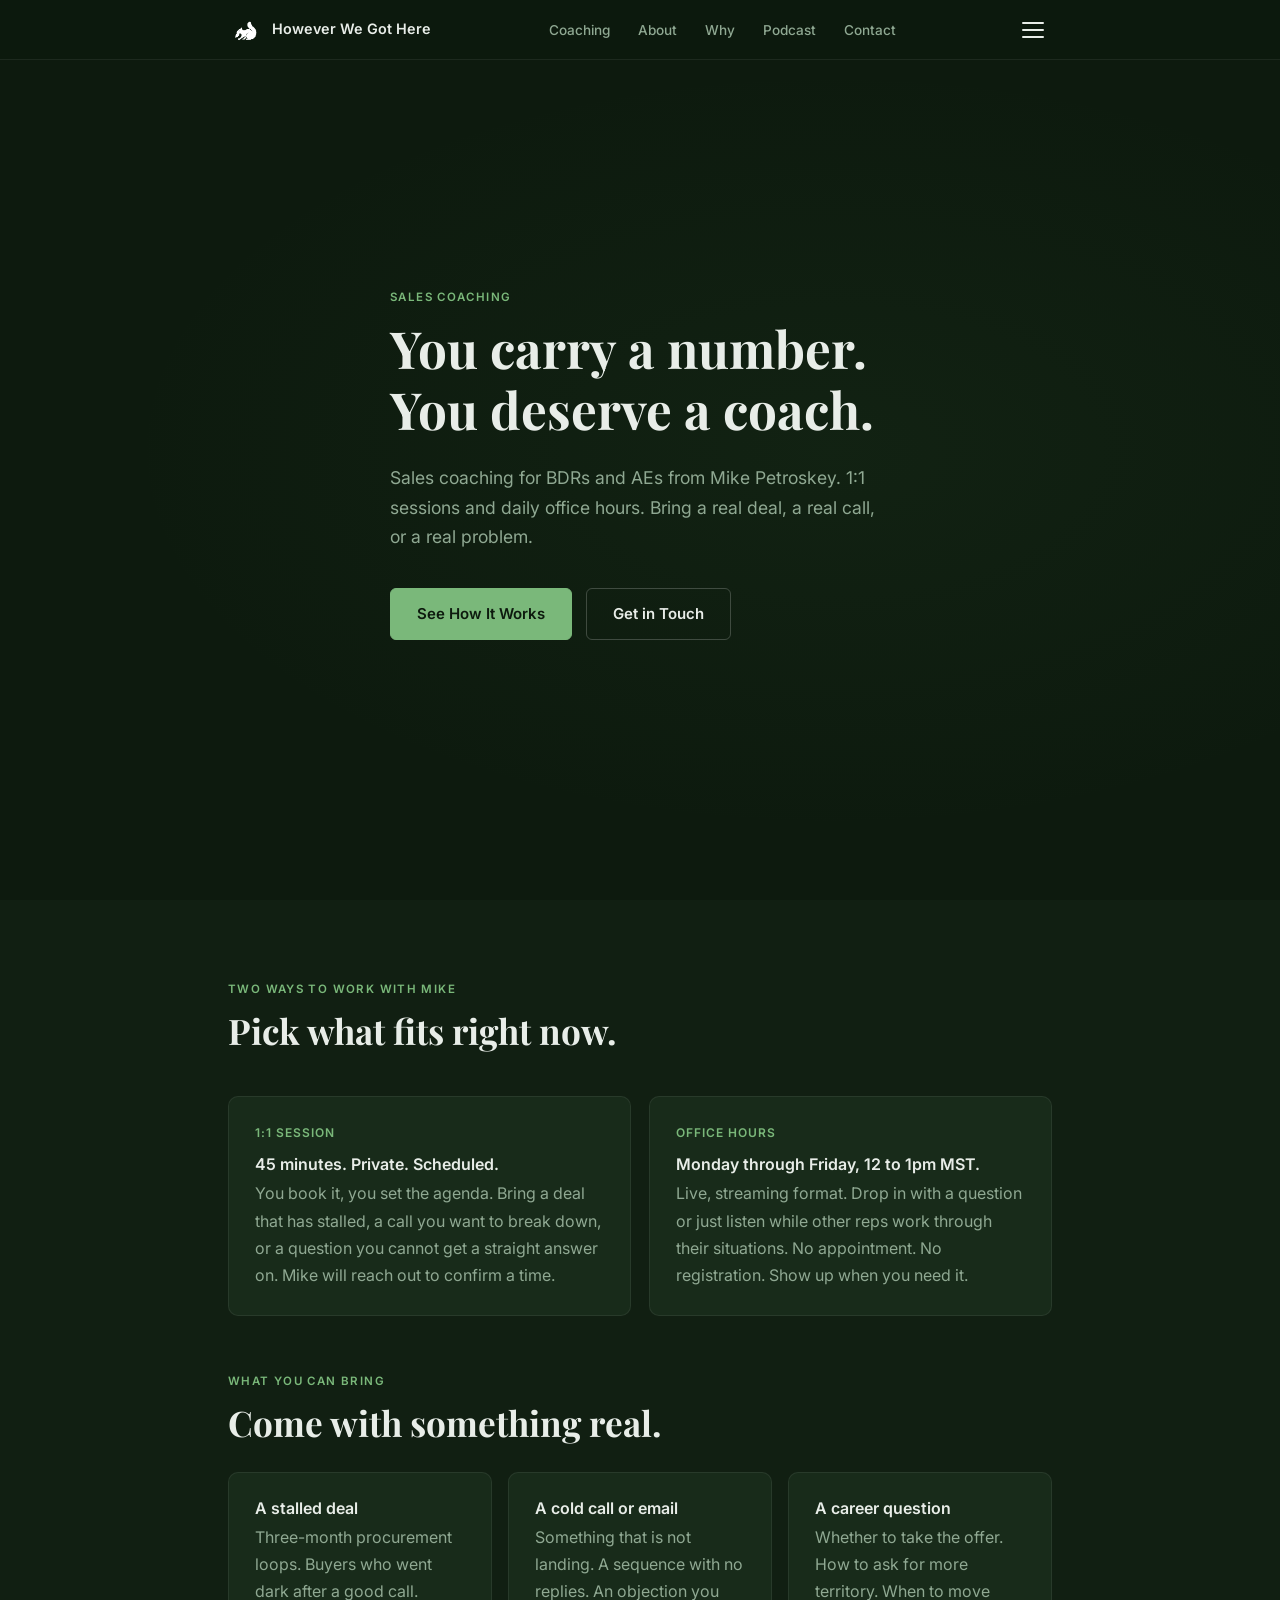
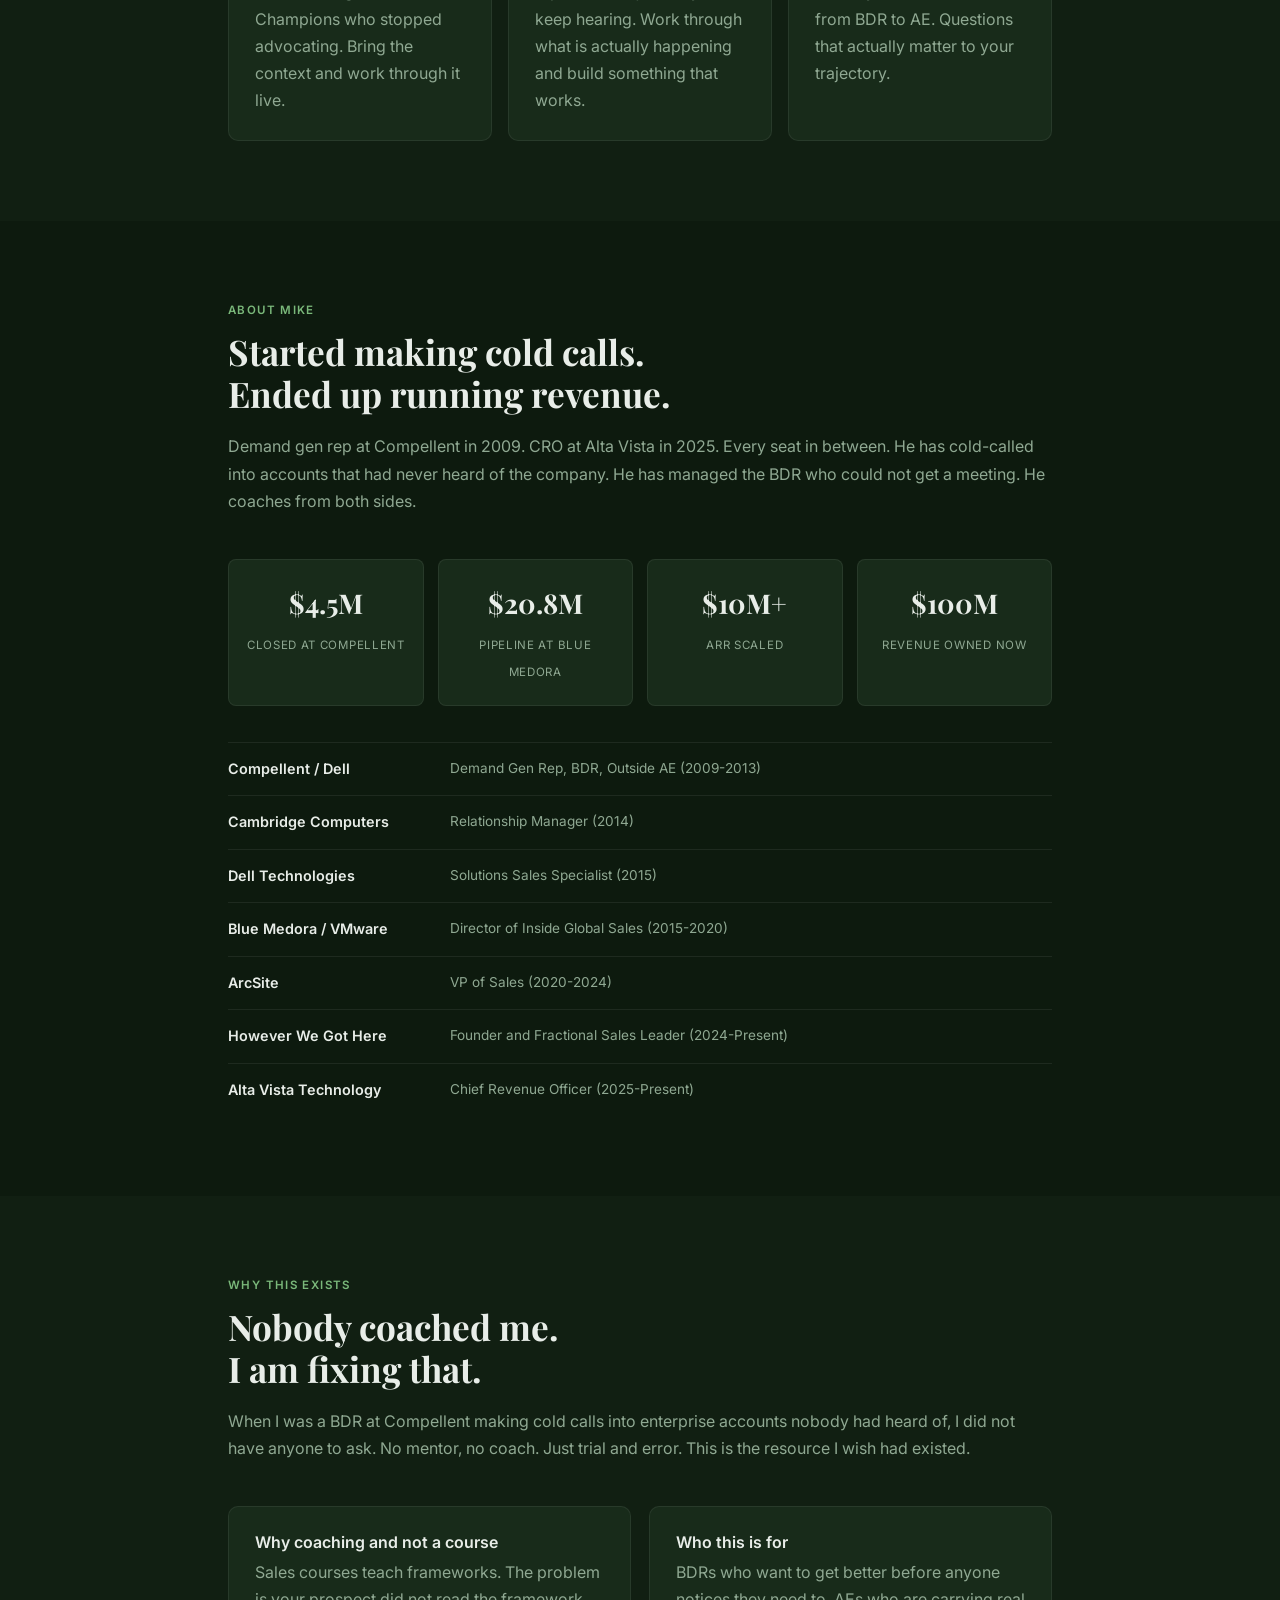
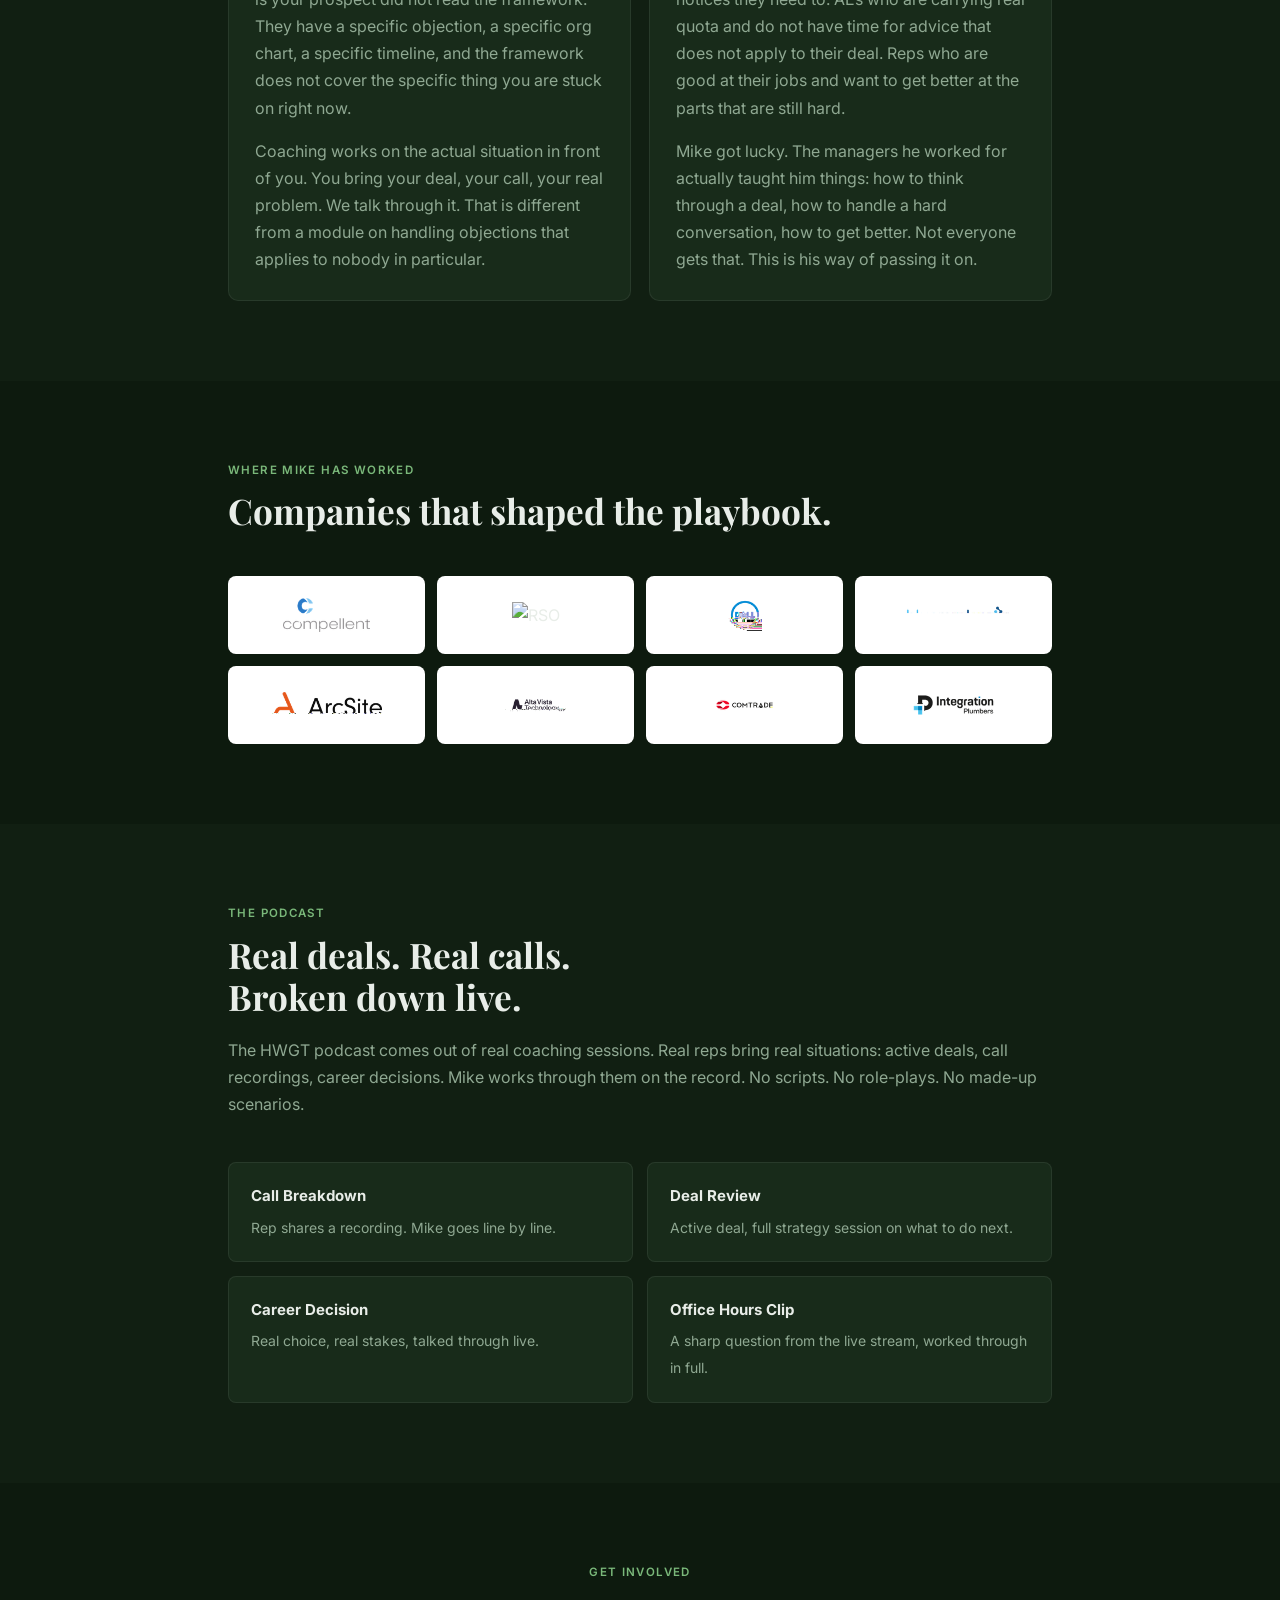
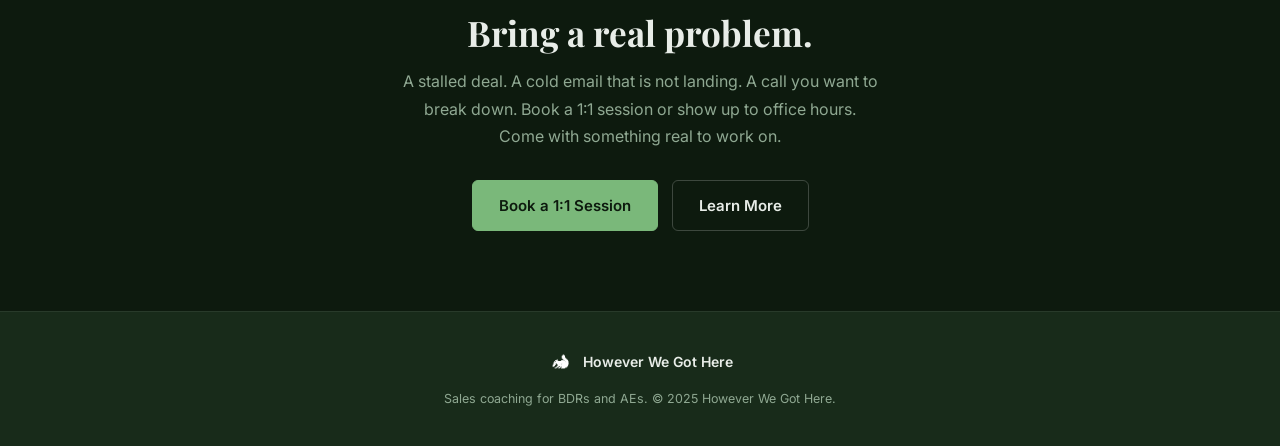
==== commit 6e348fab: "Replace Cambridge placeholder with RSO logo in logo wall" ====
--- a/hwgt-website/index.html
+++ b/hwgt-website/index.html
@@ -264,7 +264,7 @@
     </div>
     <div class="logo-wall">
       <div class="logo-item"><img src="images/logos/compellent_logo.png" alt="Compellent" /></div>
-      <div class="logo-item"><span class="logo-ph">Cambridge Computers<br>[Replace logo file]</span></div>
+      <div class="logo-item"><img src="images/logos/rso_logo.png" alt="RSO" /></div>
       <div class="logo-item"><img src="images/logos/dell_logo.png" alt="Dell Technologies" /></div>
       <div class="logo-item"><img src="images/logos/blue_medora_logo.png" alt="Blue Medora" /></div>
       <div class="logo-item"><img src="images/logos/arcsite_logo.png" alt="ArcSite" /></div>
@@ -328,4 +328,4 @@
   });
 </script>
 </body>
-</html>+</html>
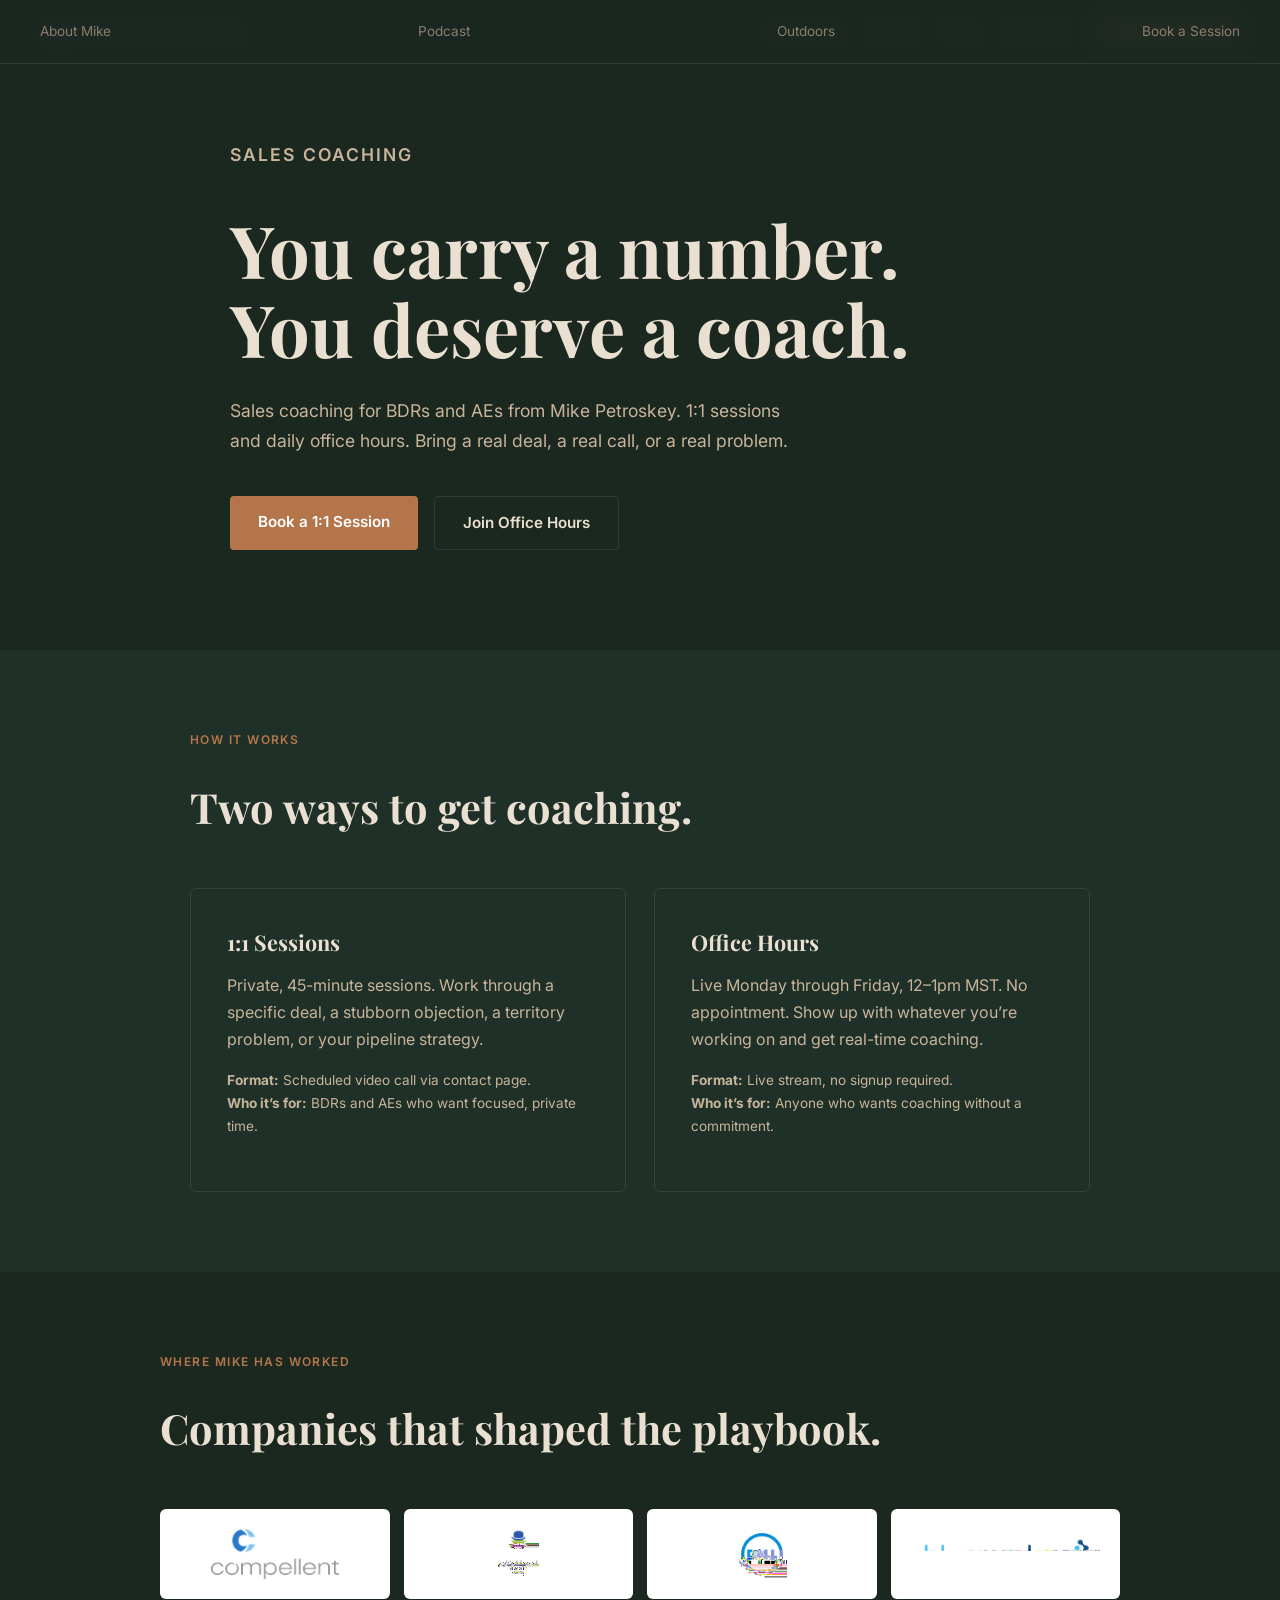
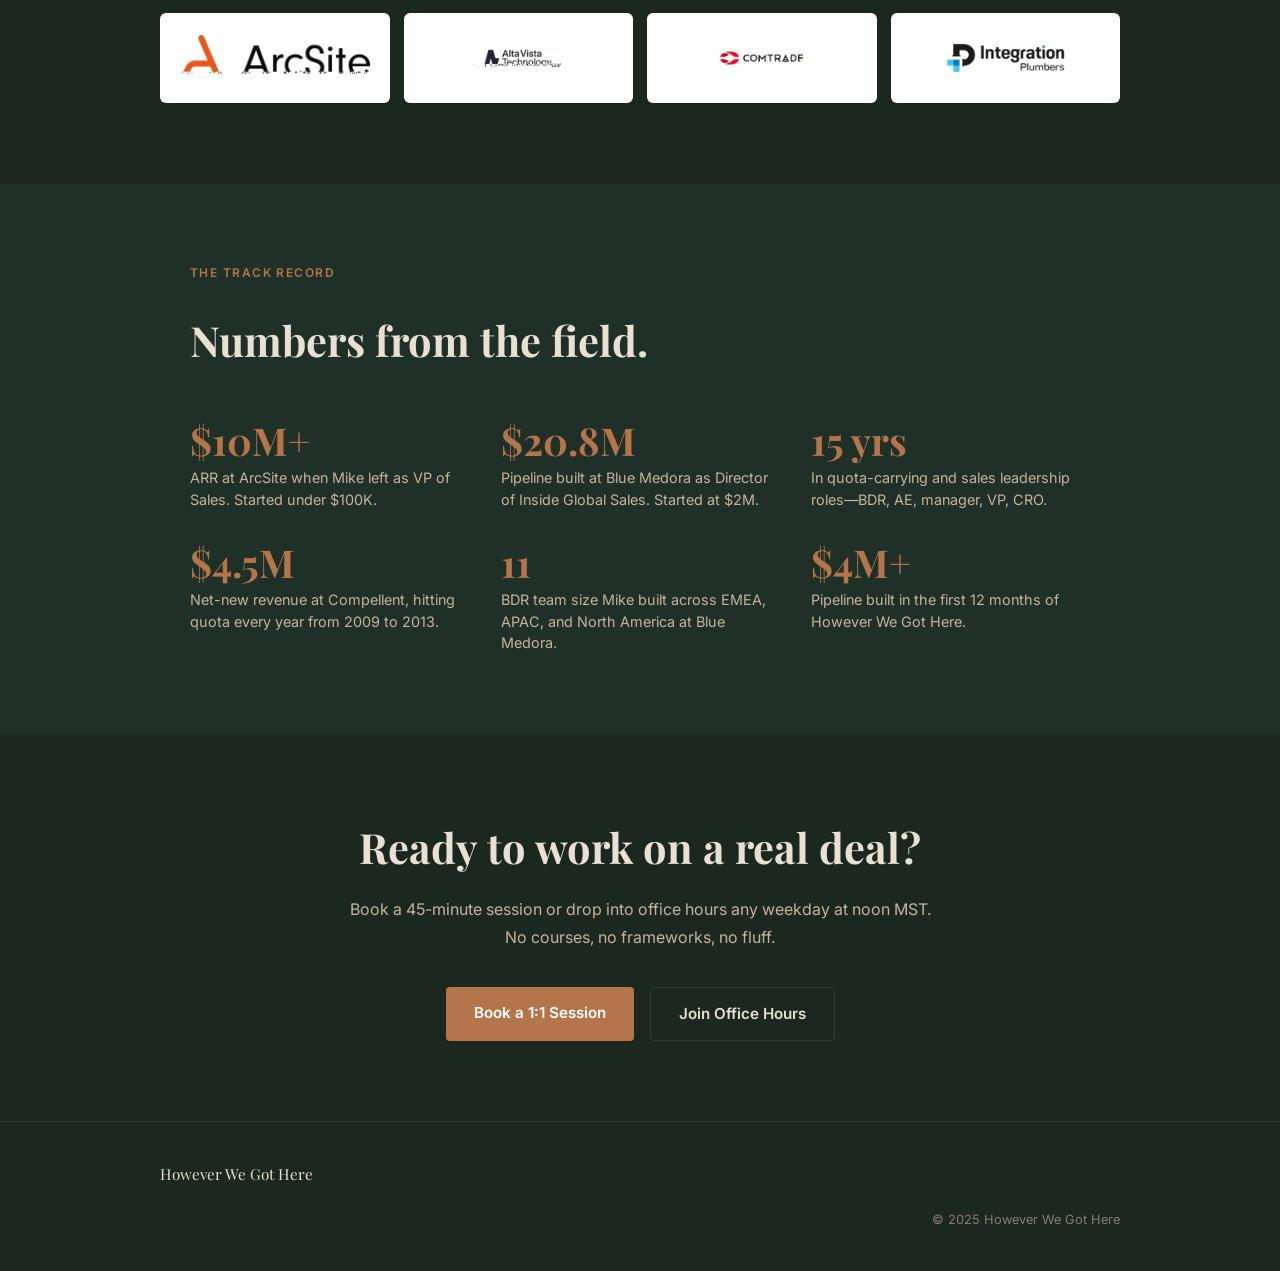
==== commit 8d88850f: "Rebuild: index.html - anti-AI rewrite, fix logo grid (cambridge replaces rso_logo), all logos verifi" ====
--- a/hwgt-website/index.html
+++ b/hwgt-website/index.html
@@ -1,330 +1,209 @@
 <!DOCTYPE html>
 <html lang="en">
 <head>
-  <meta charset="UTF-8" />
-  <meta name="viewport" content="width=device-width, initial-scale=1.0" />
+  <meta charset="UTF-8">
+  <meta name="viewport" content="width=device-width, initial-scale=1.0">
   <title>However We Got Here | Sales Coaching for BDRs and AEs</title>
-  <meta name="description" content="Sales coaching for BDRs and AEs from Mike Petroskey. 1:1 sessions and daily office hours. Bring a real deal, a real call, or a real problem." />
-  <link rel="icon" type="image/png" href="images/rso.png" />
-  <link rel="preconnect" href="https://fonts.googleapis.com" />
-  <link rel="preconnect" href="https://fonts.gstatic.com" crossorigin />
-  <link href="https://fonts.googleapis.com/css2?family=Inter:wght@400;500;600&family=Playfair+Display:wght@400;700&display=swap" rel="stylesheet" />
+  <link rel="icon" href="images/favicon.png">
+  <link rel="preconnect" href="https://fonts.googleapis.com">
+  <link rel="preconnect" href="https://fonts.gstatic.com" crossorigin>
+  <link href="https://fonts.googleapis.com/css2?family=Inter:wght@400;500;600&family=Playfair+Display:ital,wght@0,700;1,400&display=swap" rel="stylesheet">
   <style>
-    *,*::before,*::after{box-sizing:border-box;margin:0;padding:0}
-    html{scroll-behavior:smooth}
-    :root{
-      --bg:#0d1a0e;
-      --bg-alt:#111f12;
-      --bg-card:#182b1a;
-      --bg-logo:#ffffff;
-      --text:#e8ede8;
-      --muted:#8fa892;
-      --accent:#7ab87a;
-      --accent-dark:#0d1a0e;
-      --border:rgba(255,255,255,0.07);
-      --nav-h:60px;
-      --max-w:920px;
-      --pad:clamp(18px,5vw,48px);
-      --sans:'Inter',-apple-system,BlinkMacSystemFont,'Segoe UI',sans-serif;
-      --serif:'Playfair Display',Georgia,serif;
+    *, *::before, *::after { box-sizing: border-box; margin: 0; padding: 0; }
+    :root {
+      --bg: #1B2820; --bg-alt: #1F3028;
+      --gold: #B5754A; --gold-light: #CC9168;
+      --cream: #EAE0D2; --cream-dark: #C8B49A; --muted: #8A7D70;
+      --border: rgba(234,224,210,0.1);
     }
-    body{background:var(--bg);color:var(--text);font-family:var(--sans);font-size:1rem;line-height:1.7;-webkit-font-smoothing:antialiased}
-    img{max-width:100%;height:auto;display:block}
-    a{color:inherit;text-decoration:none}
-    p{color:var(--muted);margin-bottom:1em}
-    p:last-child{margin-bottom:0}
-    h1,h2,h3{line-height:1.2;color:var(--text)}
-    h1{font-family:var(--serif);font-size:clamp(2rem,5vw,3.2rem);font-weight:700}
-    h2{font-family:var(--serif);font-size:clamp(1.5rem,4vw,2.2rem);font-weight:700;margin-bottom:18px}
-    h3{font-size:1rem;font-weight:600;margin-bottom:8px}
-    .label{font-size:0.72rem;font-weight:600;letter-spacing:0.12em;text-transform:uppercase;color:var(--accent);margin-bottom:10px}
-    .container{max-width:var(--max-w);margin:0 auto;padding:0 var(--pad)}
-    section{padding:80px 0}
-    .sec-alt{background:var(--bg-alt)}
-    .sec-header{margin-bottom:44px}
-
-    /* NAV */
-    .nav{position:fixed;top:0;left:0;right:0;height:var(--nav-h);background:rgba(13,26,14,0.97);backdrop-filter:blur(12px) saturate(1.4);-webkit-backdrop-filter:blur(12px) saturate(1.4);border-bottom:1px solid var(--border);z-index:100;display:flex;align-items:center}
-    .nav-inner{width:100%;max-width:var(--max-w);margin:0 auto;padding:0 var(--pad);display:flex;align-items:center;justify-content:space-between}
-    .nav-logo{display:flex;align-items:center;gap:10px;font-weight:600;font-size:0.9rem}
-    .nav-logo img{height:34px;width:auto;flex-shrink:0}
-    .nav-links{display:none;list-style:none;gap:28px}
-    .nav-links a{font-size:0.85rem;font-weight:500;color:var(--muted);transition:color 0.2s}
-    .nav-links a:hover{color:var(--text)}
-    @media(min-width:640px){.nav-links{display:flex}.nav-burger{display:none}}
-    .nav-burger{background:none;border:none;cursor:pointer;padding:8px;display:flex;flex-direction:column;gap:5px}
-    .nav-burger span{display:block;width:22px;height:2px;background:var(--text);border-radius:2px;transition:0.3s}
-    .mobile-menu{display:none;position:fixed;top:var(--nav-h);left:0;right:0;background:var(--bg-card);border-bottom:1px solid var(--border);z-index:99;padding:12px var(--pad) 20px}
-    .mobile-menu.open{display:block}
-    .mobile-menu a{display:block;padding:12px 0;font-size:1rem;font-weight:500;color:var(--muted);border-bottom:1px solid var(--border)}
-    .mobile-menu a:last-child{border-bottom:none}
-
-    /* HERO */
-    .hero{min-height:100vh;display:flex;align-items:center;position:relative;overflow:hidden;padding:0}
-    .hero-bg{position:absolute;inset:0;background:radial-gradient(ellipse at 65% 50%,rgba(80,140,80,0.07) 0%,transparent 60%);pointer-events:none}
-    .hero-content{position:relative;z-index:1;padding-top:calc(var(--nav-h) + 48px);padding-bottom:80px}
-    .hero h1{max-width:660px;margin-bottom:22px}
-    .hero-sub{font-size:clamp(1rem,2vw,1.1rem);color:var(--muted);max-width:500px;margin-bottom:36px}
-    .btn-row{display:flex;gap:14px;flex-wrap:wrap}
-    .btn{display:inline-block;padding:12px 26px;border-radius:6px;font-size:0.9375rem;font-weight:600;border:1.5px solid transparent;transition:all 0.2s;cursor:pointer}
-    .btn-primary{background:var(--accent);color:var(--accent-dark);border-color:var(--accent)}
-    .btn-primary:hover{background:#8fcc8f;border-color:#8fcc8f}
-    .btn-outline{background:transparent;color:var(--text);border-color:rgba(255,255,255,0.2)}
-    .btn-outline:hover{border-color:var(--accent);color:var(--accent)}
-
-    /* CARDS */
-    .grid-2{display:grid;grid-template-columns:1fr;gap:18px}
-    @media(min-width:600px){.grid-2{grid-template-columns:repeat(2,1fr)}}
-    .grid-3{display:grid;grid-template-columns:1fr;gap:16px}
-    @media(min-width:600px){.grid-3{grid-template-columns:repeat(3,1fr)}}
-    .card{background:var(--bg-card);border:1px solid var(--border);border-radius:10px;padding:26px}
-    .card h3{color:var(--text);margin-bottom:6px}
-    .card-tag{font-size:0.75rem;font-weight:600;letter-spacing:0.08em;text-transform:uppercase;color:var(--accent);margin-bottom:12px}
-
-    /* STATS */
-    .stats-row{display:grid;grid-template-columns:repeat(2,1fr);gap:14px;margin:36px 0}
-    @media(min-width:600px){.stats-row{grid-template-columns:repeat(4,1fr)}}
-    .stat-box{background:var(--bg-card);border:1px solid var(--border);border-radius:8px;padding:20px 14px;text-align:center}
-    .stat-num{font-family:var(--serif);font-size:1.7rem;font-weight:700;color:var(--text);display:block;margin-bottom:4px}
-    .stat-label{font-size:0.72rem;color:var(--muted);text-transform:uppercase;letter-spacing:0.06em}
-
-    /* TIMELINE */
-    .timeline{margin-top:36px;border-top:1px solid var(--border)}
-    .tl-item{display:grid;grid-template-columns:1fr;gap:2px;padding:14px 0;border-bottom:1px solid var(--border)}
-    @media(min-width:560px){.tl-item{grid-template-columns:210px 1fr;gap:12px}}
-    .tl-co{font-weight:600;color:var(--text);font-size:0.9rem}
-    .tl-role{color:var(--muted);font-size:0.85rem}
-
-    /* LOGOS */
-    .logo-wall{display:grid;grid-template-columns:repeat(2,1fr);gap:12px;margin-top:36px}
-    @media(min-width:480px){.logo-wall{grid-template-columns:repeat(3,1fr)}}
-    @media(min-width:720px){.logo-wall{grid-template-columns:repeat(4,1fr)}}
-    .logo-item{background:var(--bg-logo);border-radius:8px;padding:22px 18px;display:flex;align-items:center;justify-content:center;min-height:78px}
-    .logo-item img{max-height:34px;max-width:110px;width:auto;height:auto;object-fit:contain}
-    .logo-ph{font-size:0.72rem;color:#999;text-align:center;line-height:1.4;font-style:italic}
-
-    /* PODCAST */
-    .ep-grid{display:grid;grid-template-columns:1fr;gap:14px;margin-top:32px}
-    @media(min-width:600px){.ep-grid{grid-template-columns:repeat(2,1fr)}}
-    .ep-card{background:var(--bg-card);border:1px solid var(--border);border-radius:8px;padding:20px 22px}
-    .ep-card strong{display:block;font-size:0.9375rem;color:var(--text);margin-bottom:5px}
-    .ep-card span{font-size:0.875rem;color:var(--muted)}
-
-    /* CTA */
-    .cta-sec{text-align:center}
-    .cta-sec h2{margin-bottom:14px}
-    .cta-sec > .container > p{max-width:480px;margin:0 auto 30px}
-    .btn-row-center{display:flex;gap:14px;flex-wrap:wrap;justify-content:center}
-
-    /* FOOTER */
-    footer{background:var(--bg-card);border-top:1px solid var(--border);padding:36px 0}
-    .foot-inner{display:flex;flex-direction:column;align-items:center;gap:14px;text-align:center}
-    .foot-logo{display:flex;align-items:center;gap:10px;font-weight:600;font-size:0.875rem}
-    .foot-logo img{height:26px;width:auto}
-    .foot-copy{font-size:0.78rem;color:var(--muted);margin:0}
+    html { scroll-behavior: smooth; }
+    body { background: var(--bg); color: var(--cream-dark); font-family: 'Inter', sans-serif; font-size: 16px; line-height: 1.6; }
+
+    nav { position: fixed; top: 0; left: 0; right: 0; z-index: 100; display: flex; align-items: center; justify-content: space-between; padding: 0 40px; height: 64px; background: rgba(27,40,32,0.97); backdrop-filter: blur(8px); border-bottom: 1px solid var(--border); }
+    .nav-logo { display: flex; align-items: center; gap: 10px; text-decoration: none; }
+    .nav-logo img { height: 34px; width: auto; }
+    .nav-logo span { font-family: 'Playfair Display', serif; font-size: 1rem; color: var(--cream); white-space: nowrap; }
+    .nav-links { display: flex; align-items: center; gap: 32px; list-style: none; }
+    .nav-links a { color: var(--cream-dark); text-decoration: none; font-size: 0.9rem; font-weight: 500; transition: color 0.2s; }
+    .nav-links a:hover { color: var(--cream); }
+    .nav-links .cta { background: var(--gold); color: #fff !important; padding: 8px 18px; border-radius: 4px; font-weight: 600; }
+    .nav-links .cta:hover { background: var(--gold-light); }
+    .nav-toggle { display: none; background: none; border: none; color: var(--cream); font-size: 1.4rem; cursor: pointer; line-height: 1; }
+    @media(max-width:768px){nav{padding:0 20px;} .nav-links{display:none;position:absolute;top:64px;left:0;right:0;background:var(--bg);flex-direction:column;gap:0;padding:16px 0;border-bottom:1px solid var(--border);} .nav-links.open{display:flex;} .nav-links li{width:100%;} .nav-links a{display:block;padding:12px 24px;} .nav-links .cta{margin:8px 24px;border-radius:4px;display:inline-block;} .nav-toggle{display:block;}}
+
+    .hero { padding: 140px 40px 100px; max-width: 900px; margin: 0 auto; }
+    .label { font-size: 0.75rem; font-weight: 600; letter-spacing: 0.12em; text-transform: uppercase; color: var(--gold); margin-bottom: 24px; }
+    h1 { font-family: 'Playfair Display', serif; font-size: clamp(2.8rem,6vw,4.5rem); color: var(--cream); line-height: 1.1; margin-bottom: 28px; }
+    .hero p { font-size: 1.1rem; max-width: 560px; color: var(--cream-dark); margin-bottom: 40px; line-height: 1.7; }
+    .btn-row { display: flex; gap: 16px; flex-wrap: wrap; }
+    .btn-gold { background: var(--gold); color: #fff; padding: 14px 28px; border-radius: 4px; text-decoration: none; font-weight: 600; font-size: 0.95rem; transition: background 0.2s; }
+    .btn-gold:hover { background: var(--gold-light); }
+    .btn-outline { background: transparent; color: var(--cream); padding: 14px 28px; border-radius: 4px; text-decoration: none; font-weight: 600; font-size: 0.95rem; border: 1px solid var(--border); transition: border-color 0.2s; }
+    .btn-outline:hover { border-color: var(--cream-dark); }
+
+    .formats { background: var(--bg-alt); padding: 80px 40px; }
+    .formats-inner { max-width: 900px; margin: 0 auto; }
+    h2 { font-family: 'Playfair Display', serif; font-size: clamp(1.8rem,4vw,2.6rem); color: var(--cream); margin-bottom: 48px; }
+    .card-grid { display: grid; grid-template-columns: 1fr 1fr; gap: 28px; }
+    .card { border: 1px solid var(--border); border-radius: 6px; padding: 36px; }
+    .card h3 { font-family: 'Playfair Display', serif; font-size: 1.35rem; color: var(--cream); margin-bottom: 12px; }
+    .card p { color: var(--cream-dark); line-height: 1.7; margin-bottom: 16px; }
+    .card-meta { font-size: 0.85rem; color: var(--muted); line-height: 1.6; }
+    .card-meta strong { color: var(--cream-dark); }
+    @media(max-width:640px){.card-grid{grid-template-columns:1fr;}}
+
+    .companies { padding: 80px 40px; }
+    .companies-inner { max-width: 960px; margin: 0 auto; }
+    .logo-grid { display: grid; grid-template-columns: repeat(4,1fr); gap: 14px; }
+    .logo-card { background: #fff; border-radius: 6px; display: flex; align-items: center; justify-content: center; padding: 20px; min-height: 88px; }
+    .logo-card img { max-height: 50px; max-width: 100%; width: auto; object-fit: contain; }
+    @media(max-width:768px){.logo-grid{grid-template-columns:repeat(2,1fr);}}
+
+    .numbers { background: var(--bg-alt); padding: 80px 40px; }
+    .numbers-inner { max-width: 900px; margin: 0 auto; }
+    .stat-grid { display: grid; grid-template-columns: repeat(3,1fr); gap: 32px; }
+    .stat h3 { font-family: 'Playfair Display', serif; font-size: 2.4rem; color: var(--gold); line-height: 1; margin-bottom: 8px; }
+    .stat p { font-size: 0.9rem; color: var(--cream-dark); line-height: 1.5; }
+    @media(max-width:640px){.stat-grid{grid-template-columns:1fr 1fr;}}
+
+    .cta-band { padding: 80px 40px; text-align: center; }
+    .cta-band-inner { max-width: 600px; margin: 0 auto; }
+    .cta-band h2 { margin-bottom: 16px; }
+    .cta-band p { color: var(--cream-dark); margin-bottom: 36px; line-height: 1.7; }
+
+    footer { border-top: 1px solid var(--border); padding: 40px; }
+    .footer-inner { max-width: 960px; margin: 0 auto; display: flex; justify-content: space-between; align-items: center; gap: 24px; flex-wrap: wrap; }
+    .footer-logo { font-family: 'Playfair Display', serif; color: var(--cream); font-size: 0.95rem; }
+    .footer-links { display: flex; gap: 24px; flex-wrap: wrap; }
+    .footer-links a { color: var(--muted); text-decoration: none; font-size: 0.85rem; transition: color 0.2s; }
+    .footer-links a:hover { color: var(--cream-dark); }
+    .footer-copy { color: var(--muted); font-size: 0.8rem; width: 100%; text-align: right; }
+    @media(max-width:600px){.footer-inner{flex-direction:column;align-items:flex-start;} .footer-copy{text-align:left;}}
   </style>
 </head>
 <body>
 
-<nav class="nav" id="top">
-  <div class="nav-inner">
-    <a href="#home" class="nav-logo">
-      <img src="images/rso.png" alt="However We Got Here" />
-      <span>However We Got Here</span>
-    </a>
-    <ul class="nav-links">
-      <li><a href="#coaching">Coaching</a></li>
-      <li><a href="#about">About</a></li>
-      <li><a href="#why">Why</a></li>
-      <li><a href="#podcast">Podcast</a></li>
-      <li><a href="#contact">Contact</a></li>
-    </ul>
-    <button class="nav-burger" id="burger" aria-label="Menu">
-      <span></span><span></span><span></span>
-    </button>
-  </div>
+<nav id="site-nav">
+  <a href="/" class="nav-logo">
+    <img src="images/rso.png" alt="HWGT">
+    <span>However We Got Here</span>
+  </a>
+  <ul class="nav-links" id="nav-links">
+    <li><a href="/">Coaching</a></li>
+    <li><a href="/about/">About</a></li>
+    <li><a href="/why/">Why</a></li>
+    <li><a href="/podcast/">Podcast</a></li>
+    <li><a href="/contact/" class="cta">Book a Session</a></li>
+  </ul>
+  <button class="nav-toggle" id="nav-toggle" aria-label="Toggle menu">&#9776;</button>
 </nav>
-<div class="mobile-menu" id="mmenu">
-  <a href="#coaching" onclick="mm()">Coaching</a>
-  <a href="#about" onclick="mm()">About</a>
-  <a href="#why" onclick="mm()">Why This Exists</a>
-  <a href="#podcast" onclick="mm()">Podcast</a>
-  <a href="#contact" onclick="mm()">Contact</a>
-</div>
-
-<!-- HERO -->
-<section class="hero" id="home">
-  <div class="hero-bg"></div>
-  <div class="container hero-content">
-    <p class="label">Sales Coaching</p>
-    <h1>You carry a number.<br>You deserve a coach.</h1>
-    <p class="hero-sub">Sales coaching for BDRs and AEs from Mike Petroskey. 1:1 sessions and daily office hours. Bring a real deal, a real call, or a real problem.</p>
-    <div class="btn-row">
-      <a href="#coaching" class="btn btn-primary">See How It Works</a>
-      <a href="#contact" class="btn btn-outline">Get in Touch</a>
-    </div>
-  </div>
-</section>
-
-<!-- COACHING -->
-<section class="sec-alt" id="coaching">
-  <div class="container">
-    <div class="sec-header">
-      <p class="label">Two Ways to Work With Mike</p>
-      <h2>Pick what fits right now.</h2>
-    </div>
-    <div class="grid-2">
+
+<section class="hero">
+  <p class="label">Sales Coaching</p>
+  <h1>You carry a number.<br>You deserve a coach.</h1>
+  <p>Sales coaching for BDRs and AEs from Mike Petroskey. 1:1 sessions and daily office hours. Bring a real deal, a real call, or a real problem.</p>
+  <div class="btn-row">
+    <a href="/contact/" class="btn-gold">Book a 1:1 Session</a>
+    <a href="#" class="btn-outline">Join Office Hours</a>
+  </div>
+</section>
+
+<section class="formats">
+  <div class="formats-inner">
+    <p class="label">How it works</p>
+    <h2>Two ways to get coaching.</h2>
+    <div class="card-grid">
       <div class="card">
-        <p class="card-tag">1:1 Session</p>
-        <h3>45 minutes. Private. Scheduled.</h3>
-        <p>You book it, you set the agenda. Bring a deal that has stalled, a call you want to break down, or a question you cannot get a straight answer on. Mike will reach out to confirm a time.</p>
+        <h3>1:1 Sessions</h3>
+        <p>Private, 45-minute sessions. Work through a specific deal, a stubborn objection, a territory problem, or your pipeline strategy.</p>
+        <p class="card-meta"><strong>Format:</strong> Scheduled video call via contact page.<br><strong>Who it&rsquo;s for:</strong> BDRs and AEs who want focused, private time.</p>
       </div>
       <div class="card">
-        <p class="card-tag">Office Hours</p>
-        <h3>Monday through Friday, 12 to 1pm MST.</h3>
-        <p>Live, streaming format. Drop in with a question or just listen while other reps work through their situations. No appointment. No registration. Show up when you need it.</p>
-      </div>
-    </div>
-    <div style="margin-top:56px">
-      <p class="label">What You Can Bring</p>
-      <h2>Come with something real.</h2>
-      <div class="grid-3" style="margin-top:28px">
-        <div class="card">
-          <h3>A stalled deal</h3>
-          <p>Three-month procurement loops. Buyers who went dark after a good call. Champions who stopped advocating. Bring the context and work through it live.</p>
-        </div>
-        <div class="card">
-          <h3>A cold call or email</h3>
-          <p>Something that is not landing. A sequence with no replies. An objection you keep hearing. Work through what is actually happening and build something that works.</p>
-        </div>
-        <div class="card">
-          <h3>A career question</h3>
-          <p>Whether to take the offer. How to ask for more territory. When to move from BDR to AE. Questions that actually matter to your trajectory.</p>
-        </div>
-      </div>
-    </div>
-  </div>
-</section>
-
-<!-- ABOUT -->
-<section id="about">
-  <div class="container">
-    <div class="sec-header">
-      <p class="label">About Mike</p>
-      <h2>Started making cold calls.<br>Ended up running revenue.</h2>
-      <p>Demand gen rep at Compellent in 2009. CRO at Alta Vista in 2025. Every seat in between. He has cold-called into accounts that had never heard of the company. He has managed the BDR who could not get a meeting. He coaches from both sides.</p>
-    </div>
-    <div class="stats-row">
-      <div class="stat-box"><span class="stat-num">$4.5M</span><span class="stat-label">Closed at Compellent</span></div>
-      <div class="stat-box"><span class="stat-num">$20.8M</span><span class="stat-label">Pipeline at Blue Medora</span></div>
-      <div class="stat-box"><span class="stat-num">$10M+</span><span class="stat-label">ARR scaled</span></div>
-      <div class="stat-box"><span class="stat-num">$100M</span><span class="stat-label">Revenue owned now</span></div>
-    </div>
-    <div class="timeline">
-      <div class="tl-item"><span class="tl-co">Compellent / Dell</span><span class="tl-role">Demand Gen Rep, BDR, Outside AE (2009-2013)</span></div>
-      <div class="tl-item"><span class="tl-co">Cambridge Computers</span><span class="tl-role">Relationship Manager (2014)</span></div>
-      <div class="tl-item"><span class="tl-co">Dell Technologies</span><span class="tl-role">Solutions Sales Specialist (2015)</span></div>
-      <div class="tl-item"><span class="tl-co">Blue Medora / VMware</span><span class="tl-role">Director of Inside Global Sales (2015-2020)</span></div>
-      <div class="tl-item"><span class="tl-co">ArcSite</span><span class="tl-role">VP of Sales (2020-2024)</span></div>
-      <div class="tl-item"><span class="tl-co">However We Got Here</span><span class="tl-role">Founder and Fractional Sales Leader (2024-Present)</span></div>
-      <div class="tl-item" style="border-bottom:none"><span class="tl-co">Alta Vista Technology</span><span class="tl-role">Chief Revenue Officer (2025-Present)</span></div>
-    </div>
-  </div>
-</section>
-
-<!-- WHY -->
-<section class="sec-alt" id="why">
-  <div class="container">
-    <div class="sec-header">
-      <p class="label">Why This Exists</p>
-      <h2>Nobody coached me.<br>I am fixing that.</h2>
-      <p>When I was a BDR at Compellent making cold calls into enterprise accounts nobody had heard of, I did not have anyone to ask. No mentor, no coach. Just trial and error. This is the resource I wish had existed.</p>
-    </div>
-    <div class="grid-2">
-      <div class="card">
-        <h3>Why coaching and not a course</h3>
-        <p>Sales courses teach frameworks. The problem is your prospect did not read the framework. They have a specific objection, a specific org chart, a specific timeline, and the framework does not cover the specific thing you are stuck on right now.</p>
-        <p>Coaching works on the actual situation in front of you. You bring your deal, your call, your real problem. We talk through it. That is different from a module on handling objections that applies to nobody in particular.</p>
-      </div>
-      <div class="card">
-        <h3>Who this is for</h3>
-        <p>BDRs who want to get better before anyone notices they need to. AEs who are carrying real quota and do not have time for advice that does not apply to their deal. Reps who are good at their jobs and want to get better at the parts that are still hard.</p>
-        <p>Mike got lucky. The managers he worked for actually taught him things: how to think through a deal, how to handle a hard conversation, how to get better. Not everyone gets that. This is his way of passing it on.</p>
-      </div>
-    </div>
-  </div>
-</section>
-
-<!-- LOGOS -->
-<section id="companies">
-  <div class="container">
-    <div class="sec-header">
-      <p class="label">Where Mike Has Worked</p>
-      <h2>Companies that shaped the playbook.</h2>
-    </div>
-    <div class="logo-wall">
-      <div class="logo-item"><img src="images/logos/compellent_logo.png" alt="Compellent" /></div>
-      <div class="logo-item"><img src="images/logos/rso_logo.png" alt="RSO" /></div>
-      <div class="logo-item"><img src="images/logos/dell_logo.png" alt="Dell Technologies" /></div>
-      <div class="logo-item"><img src="images/logos/blue_medora_logo.png" alt="Blue Medora" /></div>
-      <div class="logo-item"><img src="images/logos/arcsite_logo.png" alt="ArcSite" /></div>
-      <div class="logo-item"><img src="images/logos/alta_vista_technology_logo.png" alt="Alta Vista Technology" /></div>
-      <div class="logo-item"><img src="images/logos/comtrade_logo.png" alt="Comtrade" /></div>
-      <div class="logo-item"><img src="images/logos/integration_plumbers_logo.png" alt="Integration Plumbers" /></div>
-    </div>
-  </div>
-</section>
-
-<!-- PODCAST -->
-<section class="sec-alt" id="podcast">
-  <div class="container">
-    <div class="sec-header">
-      <p class="label">The Podcast</p>
-      <h2>Real deals. Real calls.<br>Broken down live.</h2>
-      <p>The HWGT podcast comes out of real coaching sessions. Real reps bring real situations: active deals, call recordings, career decisions. Mike works through them on the record. No scripts. No role-plays. No made-up scenarios.</p>
-    </div>
-    <div class="ep-grid">
-      <div class="ep-card"><strong>Call Breakdown</strong><span>Rep shares a recording. Mike goes line by line.</span></div>
-      <div class="ep-card"><strong>Deal Review</strong><span>Active deal, full strategy session on what to do next.</span></div>
-      <div class="ep-card"><strong>Career Decision</strong><span>Real choice, real stakes, talked through live.</span></div>
-      <div class="ep-card"><strong>Office Hours Clip</strong><span>A sharp question from the live stream, worked through in full.</span></div>
-    </div>
-  </div>
-</section>
-
-<!-- CONTACT -->
-<section class="cta-sec" id="contact">
-  <div class="container">
-    <p class="label">Get Involved</p>
-    <h2>Bring a real problem.</h2>
-    <p>A stalled deal. A cold email that is not landing. A call you want to break down. Book a 1:1 session or show up to office hours. Come with something real to work on.</p>
-    <div class="btn-row-center">
-      <a href="contact/" class="btn btn-primary">Book a 1:1 Session</a>
-      <a href="#coaching" class="btn btn-outline">Learn More</a>
-    </div>
-  </div>
-</section>
-
-<!-- FOOTER -->
+        <h3>Office Hours</h3>
+        <p>Live Monday through Friday, 12&ndash;1pm MST. No appointment. Show up with whatever you&rsquo;re working on and get real-time coaching.</p>
+        <p class="card-meta"><strong>Format:</strong> Live stream, no signup required.<br><strong>Who it&rsquo;s for:</strong> Anyone who wants coaching without a commitment.</p>
+      </div>
+    </div>
+  </div>
+</section>
+
+<section class="companies">
+  <div class="companies-inner">
+    <p class="label">Where Mike has worked</p>
+    <h2>Companies that shaped the playbook.</h2>
+    <div class="logo-grid">
+      <div class="logo-card"><img src="images/logos/compellent_logo.png" alt="Compellent"></div>
+      <div class="logo-card"><img src="images/logos/cambridge_computer_logo.png" alt="Cambridge Computers"></div>
+      <div class="logo-card"><img src="images/logos/dell_logo.png" alt="Dell Technologies"></div>
+      <div class="logo-card"><img src="images/logos/blue_medora_logo.png" alt="Blue Medora"></div>
+      <div class="logo-card"><img src="images/logos/arcsite_logo.png" alt="ArcSite"></div>
+      <div class="logo-card"><img src="images/logos/alta_vista_technology_logo.png" alt="Alta Vista Technology"></div>
+      <div class="logo-card"><img src="images/logos/comtrade_logo.png" alt="Comtrade"></div>
+      <div class="logo-card"><img src="images/logos/integration_plumbers_logo.png" alt="Integration Plumbers"></div>
+    </div>
+  </div>
+</section>
+
+<section class="numbers">
+  <div class="numbers-inner">
+    <p class="label">The track record</p>
+    <h2>Numbers from the field.</h2>
+    <div class="stat-grid">
+      <div class="stat">
+        <h3>$10M+</h3>
+        <p>ARR at ArcSite when Mike left as VP of Sales. Started under $100K.</p>
+      </div>
+      <div class="stat">
+        <h3>$20.8M</h3>
+        <p>Pipeline built at Blue Medora as Director of Inside Global Sales. Started at $2M.</p>
+      </div>
+      <div class="stat">
+        <h3>15 yrs</h3>
+        <p>In quota-carrying and sales leadership roles&mdash;BDR, AE, manager, VP, CRO.</p>
+      </div>
+      <div class="stat">
+        <h3>$4.5M</h3>
+        <p>Net-new revenue at Compellent, hitting quota every year from 2009 to 2013.</p>
+      </div>
+      <div class="stat">
+        <h3>11</h3>
+        <p>BDR team size Mike built across EMEA, APAC, and North America at Blue Medora.</p>
+      </div>
+      <div class="stat">
+        <h3>$4M+</h3>
+        <p>Pipeline built in the first 12 months of However We Got Here.</p>
+      </div>
+    </div>
+  </div>
+</section>
+
+<section class="cta-band">
+  <div class="cta-band-inner">
+    <h2>Ready to work on a real deal?</h2>
+    <p>Book a 45-minute session or drop into office hours any weekday at noon MST. No courses, no frameworks, no fluff.</p>
+    <div class="btn-row" style="justify-content:center;">
+      <a href="/contact/" class="btn-gold">Book a 1:1 Session</a>
+      <a href="#" class="btn-outline">Join Office Hours</a>
+    </div>
+  </div>
+</section>
+
 <footer>
-  <div class="container">
-    <div class="foot-inner">
-      <div class="foot-logo">
-        <img src="images/rso.png" alt="HWGT" />
-        <span>However We Got Here</span>
-      </div>
-      <p class="foot-copy">Sales coaching for BDRs and AEs. &copy; 2025 However We Got Here.</p>
-    </div>
+  <div class="footer-inner">
+    <div class="footer-logo">However We Got Here</div>
+    <nav class="footer-links">
+      <a href="/about/">About Mike</a>
+      <a href="/podcast/">Podcast</a>
+      <a href="/outdoors/">Outdoors</a>
+      <a href="/contact/">Book a Session</a>
+    </nav>
+    <p class="footer-copy">&copy; 2025 However We Got Here</p>
   </div>
 </footer>
 
 <script>
-  const burger=document.getElementById('burger');
-  const mmenu=document.getElementById('mmenu');
-  burger.addEventListener('click',()=>mmenu.classList.toggle('open'));
-  function mm(){mmenu.classList.remove('open')}
-  document.addEventListener('click',e=>{
-    if(!burger.contains(e.target)&&!mmenu.contains(e.target))mmenu.classList.remove('open');
+  document.getElementById('nav-toggle').addEventListener('click', function() {
+    document.getElementById('nav-links').classList.toggle('open');
   });
 </script>
 </body>
